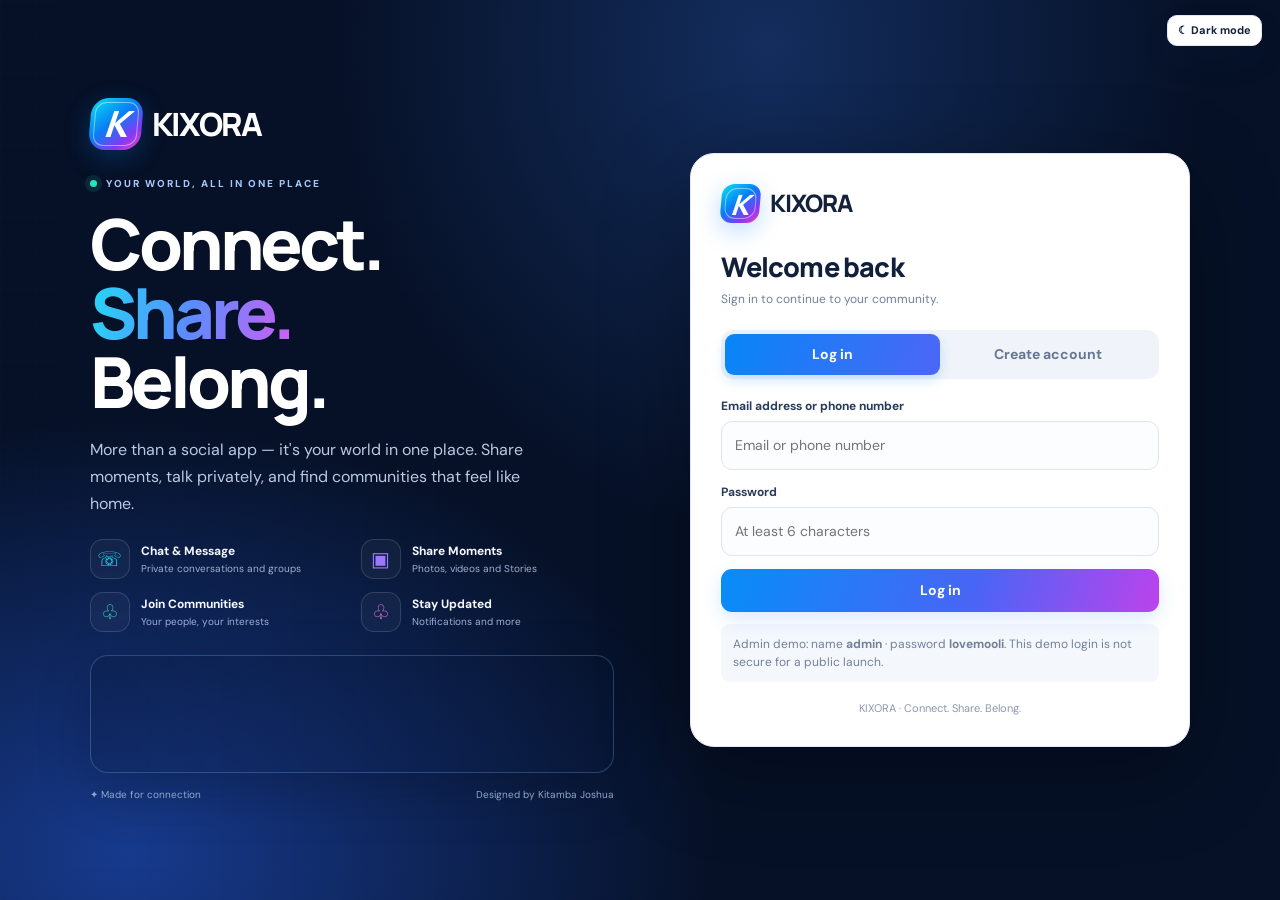
==== index.html @ 8cdecbd8 "Redesign KIXORA to match the approved social and messaging concept" ====
<!doctype html>
<html lang="en"><head><meta charset="utf-8"><meta name="viewport" content="width=device-width,initial-scale=1"><meta name="theme-color" content="#ffffff"><title>KIXORA — Connect. Share. Belong.</title>
<link rel="preconnect" href="https://fonts.googleapis.com"><link rel="preconnect" href="https://fonts.gstatic.com" crossorigin><link href="https://fonts.googleapis.com/css2?family=DM+Sans:wght@400;500;600;700&family=Manrope:wght@500;600;700;800&display=swap" rel="stylesheet">
<style>
:root{color-scheme:light;--bg:#fafafa;--surface:#fff;--text:#262626;--muted:#737373;--line:#dbdbdb;--soft:#f4f4f5;--accent:#635bdb;--accent2:#9a4fd6;--link:#385898;--shadow:0 8px 30px #0000000a}
body.dark{color-scheme:dark;--bg:#101114;--surface:#18191d;--text:#f5f5f5;--muted:#a4a4aa;--line:#34353a;--soft:#24252a;--accent:#b5adff;--accent2:#d28bf0;--link:#9fb7ff;--shadow:0 8px 30px #0003}
*{box-sizing:border-box}body{margin:0;background:var(--bg);color:var(--text);font:14px/1.5 "DM Sans",Arial,sans-serif}button,input,textarea,select{font:inherit}button{cursor:pointer}button:focus-visible,input:focus-visible,textarea:focus-visible,select:focus-visible{outline:2px solid var(--accent);outline-offset:2px}button:disabled{opacity:.45;cursor:not-allowed}a{color:var(--link)}.hidden{display:none!important}.muted{color:var(--muted)}.tiny{font-size:12px}.brand{display:flex;align-items:center;gap:10px;font:800 25px/1 Manrope,Arial;letter-spacing:-1px;color:var(--text)}.logo{width:43px;height:43px;flex:0 0 43px;border-radius:15px;display:grid;place-items:center;background:linear-gradient(140deg,#05d9f2 0%,#1678ff 42%,#9c35f4 72%,#f25bc8 100%);color:white;font:italic 900 31px/1 Manrope,Arial;letter-spacing:-4px;padding-right:4px;box-shadow:0 6px 18px #287dff44;position:relative;transform:skew(-5deg)}.logo:after{content:"";position:absolute;inset:4px;border:1px solid #ffffff75;border-radius:11px}.themebtn{position:fixed;z-index:80;right:18px;top:12px;background:var(--surface);color:var(--text);border:1px solid var(--line);border-radius:999px;padding:4px 8px;font-size:10px;font-weight:700;box-shadow:var(--shadow);min-height:26px;white-space:nowrap}.themebtn:hover{transform:translateY(-1px)}body.app-active .themebtn{display:none}
/* Sign in */
.auth{min-height:100vh;display:grid;grid-template-columns:minmax(320px,1fr) minmax(380px,520px);align-items:center;gap:clamp(28px,7vw,110px);padding:65px clamp(24px,8vw,130px);background:var(--surface)}.authhero{max-width:570px}.authhero .brand{font-size:30px;margin-bottom:45px}.authhero h1{font:800 clamp(43px,5vw,68px)/1.05 Manrope;margin:0 0 22px;letter-spacing:-3px}.gradient-text{background:linear-gradient(110deg,#6758e6,#d15ac2);-webkit-background-clip:text;background-clip:text;color:transparent}.authhero p{font-size:17px;line-height:1.8;color:var(--muted);max-width:470px}.hero-photo{height:190px;border-radius:23px;margin-top:30px;background:linear-gradient(0deg,#2a205c45,#2a205c00),url("https://images.unsplash.com/photo-1529156069898-49953e39b3ac?auto=format&fit=crop&w=1200&q=85") center 42%/cover;box-shadow:var(--shadow)}.authbox{width:100%;padding:30px;border:1px solid var(--line);border-radius:16px;background:var(--surface);box-shadow:var(--shadow)}.authbox h2{font:800 25px Manrope;margin:0 0 5px}.authbox .sub{margin:0 0 22px;color:var(--muted)}.tabs{display:grid;grid-template-columns:1fr 1fr;background:var(--soft);border-radius:10px;padding:4px;margin:18px 0}.tabs button{border:0;background:transparent;color:var(--muted);padding:10px;border-radius:8px;font-weight:700}.tabs button.active{background:var(--surface);color:var(--text);box-shadow:0 1px 5px #0000000c}.field{display:grid;gap:6px;margin:13px 0}.field label{font-size:12px;font-weight:700}.field input,.field textarea,.field select{width:100%;border:1px solid var(--line);border-radius:9px;padding:12px;background:var(--surface);color:var(--text);min-height:43px}.field textarea{min-height:84px;resize:vertical}.btn{border:0;border-radius:9px;padding:11px 15px;font-weight:700;transition:filter .15s,transform .15s}.btn:hover{filter:brightness(1.04)}.primary{background:linear-gradient(110deg,#6858e8,#a94fd2);color:#fff}.secondary{background:var(--soft);color:var(--text);border:1px solid var(--line)}.softbtn{background:#efedff;color:#5546b9}.full{width:100%}.notice{padding:11px 12px;background:var(--soft);border-radius:9px;font-size:12px;color:var(--muted);margin:12px 0}.error{color:#d93662;font-size:12px;margin-top:8px}.authfoot{text-align:center;font-size:11px;color:var(--muted);margin-top:18px}
/* App layout */
.app{min-height:100vh}.sidebar{position:fixed;left:0;top:0;bottom:0;width:244px;padding:25px 13px 15px;background:var(--surface);border-right:1px solid var(--line);display:flex;flex-direction:column;z-index:10}.sidebar .brand{padding:0 10px 30px;font-size:24px}.nav{display:grid;gap:5px}.nav button{display:flex;align-items:center;gap:14px;text-align:left;padding:11px 12px;border:0;border-radius:9px;background:transparent;color:var(--text);font-weight:500;font-size:14px}.nav button:hover,.nav button.active{background:var(--soft);font-weight:700}.nav .ico{width:27px;text-align:center;font-size:23px;line-height:1.1}.nav button.active .ico{color:var(--accent)}.sidebottom{margin-top:auto}.userchip{display:flex;align-items:center;gap:10px;padding:12px 7px;border-top:1px solid var(--line);margin-top:12px;min-width:0}.userchip div{min-width:0}.userchip b,.userchip small{display:block;white-space:nowrap;overflow:hidden;text-overflow:ellipsis}.userchip small{font-size:11px;color:var(--muted)}.avatar{display:inline-grid;place-items:center;flex:0 0 auto;width:42px;height:42px;border-radius:50%;background:linear-gradient(135deg,#f5d0d9,#c5bcff);color:#50458c;font-weight:800;object-fit:cover;overflow:hidden}.avatar.sm{width:32px;height:32px}.avatar.lg{width:88px;height:88px;font-size:23px;border:4px solid var(--surface)}.avatar img{width:100%;height:100%;object-fit:cover}.main{margin-left:244px;min-height:100vh}.topbar{height:66px;position:sticky;top:0;z-index:8;display:flex;align-items:center;gap:14px;padding:0 26px;background:color-mix(in srgb,var(--surface) 94%,transparent);backdrop-filter:blur(16px);border-bottom:1px solid var(--line)}.topbar .brand{display:none}.search{display:flex;align-items:center;gap:8px;background:var(--soft);padding:0 12px;border-radius:9px;width:min(330px,45vw)}.search input{border:0;background:transparent;outline:0;color:var(--text);padding:10px 0;width:100%;min-width:0}.topactions{margin-left:auto;display:flex;align-items:center;gap:9px}.iconbtn{border:0;background:transparent;color:var(--text);font-size:23px;padding:5px}.wrap{max-width:1000px;margin:0 auto;padding:25px 30px 55px}.contentcol{max-width:660px;margin:0 auto}.pagehead{display:flex;align-items:center;justify-content:space-between;gap:12px;margin:0 0 18px}.pagehead h1{font:800 25px Manrope;margin:0}.pagehead p{font-size:13px;color:var(--muted);margin:4px 0 0}.card{background:var(--surface);border:1px solid var(--line);border-radius:12px;overflow:hidden;margin-bottom:16px}.stories{border:0;background:transparent;display:flex;gap:15px;overflow-x:auto;padding:7px 0 18px}.story{flex:0 0 70px;display:grid;justify-items:center;gap:7px;border:0;background:transparent;color:var(--text);font-size:11px;overflow:hidden}.storyring{width:62px;height:62px;padding:3px;border-radius:50%;background:linear-gradient(140deg,#ffb347,#e84992,#7959ee)}.storyring .avatar{width:100%;height:100%;border:3px solid var(--bg)}.storyring.add{display:grid;place-items:center;border:3px solid var(--surface);background:var(--soft);color:var(--accent);font-size:26px}.composer{padding:14px}.compose-row{display:flex;align-items:center;gap:10px}.compose-prompt{flex:1;text-align:left;border:1px solid var(--line);background:var(--soft);border-radius:999px;padding:11px 15px;color:var(--muted)}.compose-tools{display:flex;gap:8px;border-top:1px solid var(--line);margin-top:13px;padding-top:10px}.compose-tools button{flex:1;background:transparent;border:0;color:var(--muted);padding:7px 3px;font-weight:700;font-size:12px}.posthead{display:flex;align-items:center;gap:10px;padding:14px 15px 9px}.postwho{flex:1;min-width:0}.postwho b,.postwho small{display:block}.postwho b{font-size:13px}.postwho small{font-size:11px;color:var(--muted)}.dots{border:0;background:transparent;color:var(--text);font-size:19px}.posttext{padding:4px 15px 13px;white-space:pre-wrap;line-height:1.65}.postimage{display:block;width:100%;max-height:560px;object-fit:cover;background:var(--soft)}.quoteimage{min-height:300px;padding:34px;display:flex;align-items:center;justify-content:center;text-align:center;background-size:cover;background-position:center;color:white;font:800 clamp(23px,3vw,34px)/1.3 Manrope;text-shadow:0 2px 15px #0008}.postcounts{display:flex;justify-content:space-between;color:var(--muted);font-size:12px;padding:10px 15px;border-bottom:1px solid var(--line)}.postactions{display:flex;gap:5px;padding:5px 10px}.postactions button{flex:1;border:0;background:transparent;color:var(--text);padding:8px 2px;border-radius:8px;font-weight:600;font-size:13px}.postactions button:hover{background:var(--soft)}.postactions .liked{color:#e6426c}.commentlist{padding:0 15px 12px}.comment{font-size:12px;margin:8px 0;overflow-wrap:anywhere}.comment b{margin-right:7px}.commentform{display:flex;gap:7px;border-top:1px solid var(--line);padding:10px 15px}.commentform input{flex:1;min-width:0;border:0;background:transparent;color:var(--text);outline:0}.commentform button{border:0;background:transparent;color:var(--accent);font-weight:800}.twocol{display:grid;grid-template-columns:1fr 1fr;gap:13px}.personcard,.groupcard{padding:18px;text-align:center}.personcard .avatar{width:58px;height:58px}.personcard h3,.groupcard h3{font-size:14px;margin:9px 0 4px}.personcard p,.groupcard p{font-size:12px;color:var(--muted);min-height:35px}.rightpanel{position:fixed;left:calc(244px + min(660px, (100vw - 244px)*.64) + 22px);top:95px;width:235px;max-width:calc(100vw - 990px);display:none}.rightbox{padding:15px 0;border-bottom:1px solid var(--line)}.rightbox h3{font-size:13px;margin:0 0 12px}.suggest{display:flex;align-items:center;gap:8px;margin:12px 0}.suggest .avatar{width:34px;height:34px}.suggest .name{flex:1;min-width:0}.suggest .name b,.suggest .name small{display:block;white-space:nowrap;overflow:hidden;text-overflow:ellipsis}.suggest .name b{font-size:11px}.suggest .name small{font-size:10px;color:var(--muted)}.suggest button{border:0;background:transparent;color:var(--accent);font-size:11px;font-weight:800}.profilecover{height:140px;background:linear-gradient(120deg,#6358dcaa,#b45ec5aa),url("https://images.unsplash.com/photo-1529156069898-49953e39b3ac?auto=format&fit=crop&w=1200&q=85") center/cover}.profilebody{padding:0 18px 18px}.profiletop{display:flex;align-items:end;gap:13px;margin-top:-45px;flex-wrap:wrap}.profiletop .who{padding-bottom:5px}.profiletop h2{font:800 22px Manrope;margin:0}.profiletop p{margin:2px 0;color:var(--muted);font-size:12px}.profilebio{margin:13px 0}.statsrow{display:flex;gap:23px;flex-wrap:wrap;padding:13px 0;border-top:1px solid var(--line);margin-top:12px}.statsrow b{font-size:15px}.statsrow span{font-size:12px;color:var(--muted)}.profileactions{display:flex;gap:8px;margin:10px 0}.settingrow{display:flex;align-items:center;justify-content:space-between;gap:12px;padding:15px;border-bottom:1px solid var(--line)}.settingrow:last-child{border:0}.settingrow p{font-size:12px;color:var(--muted);margin:4px 0 0}.chatlayout{display:grid;grid-template-columns:175px 1fr;min-height:430px}.chatlist{border-right:1px solid var(--line);padding:8px}.chatperson{display:flex;align-items:center;gap:8px;width:100%;padding:9px 5px;border:0;background:transparent;color:var(--text);text-align:left;font-size:12px;border-radius:8px}.chatperson.active,.chatperson:hover{background:var(--soft)}.chatperson .avatar{width:32px;height:32px}.chatwindow{display:flex;flex-direction:column;min-width:0}.chatmsgs{display:flex;flex-direction:column;gap:9px;flex:1;padding:15px;min-height:320px}.bubble{max-width:82%;align-self:flex-start;background:var(--soft);padding:9px 12px;border-radius:14px;font-size:12px;white-space:pre-wrap;overflow-wrap:anywhere}.bubble.mine{align-self:flex-end;background:#d9fdd3;color:#202720}.dark .bubble.mine{background:#245c48;color:#effff6}.sendform{display:flex;gap:7px;border-top:1px solid var(--line);padding:10px}.sendform input{flex:1;min-width:0;border:1px solid var(--line);border-radius:999px;padding:10px;background:var(--soft);color:var(--text)}.clipcard{position:relative;min-height:300px;border-radius:12px;overflow:hidden;display:flex;align-items:end;padding:17px;color:#fff;background-size:cover;background-position:center}.clipcard h3{font:800 20px Manrope;margin:0}.clipcard p{margin:5px 0}.modalbg{position:fixed;inset:0;z-index:90;background:#0008;display:grid;place-items:center;padding:16px}.modal{width:min(510px,100%);max-height:90vh;overflow:auto;background:var(--surface);border:1px solid var(--line);border-radius:16px;padding:22px;box-shadow:0 25px 80px #0003}.modalhead{display:flex;align-items:center;justify-content:space-between;margin-bottom:15px}.modalhead h2{font:800 20px Manrope;margin:0}.close{border:0;background:var(--soft);color:var(--text);border-radius:50%;width:32px;height:32px;font-size:20px}.toast{position:fixed;bottom:22px;left:50%;transform:translate(-50%,20px);opacity:0;pointer-events:none;z-index:100;background:#25252b;color:white;padding:11px 16px;border-radius:10px;box-shadow:var(--shadow);transition:.2s}.toast.show{opacity:1;transform:translate(-50%,0)}.bottomnav{display:none}.empty{text-align:center;padding:30px;color:var(--muted)}
@media(min-width:1450px){.rightpanel{display:block}.wrap{margin-left:0;margin-right:0}.contentcol{margin-left:0}}
@media(max-width:1100px){.sidebar{width:220px}.main{margin-left:220px}.rightpanel{display:none}.wrap{padding:23px 24px}.auth{gap:35px;padding:55px 5vw}}
@media(max-width:760px){.auth{display:block;padding:75px 16px 25px}.authhero{display:none}.authbox{max-width:440px;margin:0 auto;padding:23px 18px}.themebtn{top:9px;right:10px}.sidebar{width:70px;padding:18px 7px 12px}.sidebar .brand{padding:0 6px 25px;font-size:0}.sidebar .brand .logo{width:42px}.nav button{justify-content:center;padding:12px 3px}.nav .label{display:none}.nav .ico{font-size:24px}.sidebottom .userchip{justify-content:center;padding:12px 0}.sidebottom .userchip div,.sidebottom>.themebtn2{display:none}.main{margin-left:70px}.topbar{height:58px;padding:0 11px;gap:8px}.topbar .brand{display:flex;font-size:19px;gap:6px}.topbar .brand .logo{width:32px;height:32px;flex-basis:32px;border-radius:11px;font-size:19px}.search{width:auto;flex:1}.search input{font-size:12px}.topactions .newpost{display:none}.wrap{padding:17px 10px 35px}.pagehead h1{font-size:22px}.pagehead{align-items:start}.stories{gap:9px}.story{flex-basis:62px}.storyring{width:55px;height:55px}.postimage{max-height:430px}.postactions button{font-size:12px}.twocol{gap:8px}.personcard,.groupcard{padding:12px 8px}.chatlayout{grid-template-columns:88px 1fr}.chatperson{flex-direction:column;gap:3px;text-align:center;font-size:10px}.chatperson .avatar{width:32px;height:32px}.bottomnav{position:fixed;display:flex;left:70px;right:0;bottom:0;z-index:20;height:57px;background:var(--surface);border-top:1px solid var(--line);justify-content:space-around;align-items:center}.bottomnav button{display:grid;justify-items:center;gap:1px;background:transparent;border:0;color:var(--text);font-size:9px;padding:5px 2px}.bottomnav .ico{font-size:20px}.main{padding-bottom:57px}.profiletop h2{font-size:19px}.avatar.lg{width:75px;height:75px}}
@media(max-width:430px){.sidebar{display:none}.main{margin-left:0}.bottomnav{left:0}.topbar .brand{font-size:0}.topbar .brand .logo{font-size:19px}.topactions{gap:4px}.wrap{padding-left:8px;padding-right:8px}.postactions button{font-size:11px}.pagehead .btn{padding:9px;font-size:12px}.chatlayout{grid-template-columns:70px 1fr}.chatperson{padding:7px 2px}.chatmsgs{padding:10px}.quoteimage{min-height:230px;padding:20px}}

/* KIXORA visual refresh — inspired by the supplied product concept */
:root{--bg:#f3f6fb;--surface:#fff;--text:#14213a;--muted:#687791;--line:#e1e8f2;--soft:#f0f5fc;--accent:#087df5;--accent2:#a83ff0;--shadow:0 14px 36px #163a6510}
body.dark{--bg:#091326;--surface:#101e35;--text:#f3f7ff;--muted:#a8b8d2;--line:#263a59;--soft:#172945;--accent:#29c5f6;--accent2:#a855f7;--shadow:0 14px 36px #0003}
body{background:var(--bg);font-family:'DM Sans',Arial,sans-serif}
.logo{border-radius:14px;background:linear-gradient(140deg,#06e4f2 0%,#087df5 45%,#8738f5 76%,#f044bd 100%);box-shadow:0 7px 24px #087df544;font-style:italic;font-weight:900}
.themebtn{top:15px;right:18px;padding:6px 10px;min-height:29px;font-size:11px;border-radius:10px;z-index:100}
.auth{position:relative;isolation:isolate;min-height:100vh;grid-template-columns:minmax(340px,1.05fr) minmax(380px,500px);gap:clamp(28px,6vw,90px);padding:46px clamp(24px,7vw,110px);background:radial-gradient(ellipse at 10% 95%,#173a8d 0,transparent 36%),radial-gradient(ellipse at 60% 5%,#132d5d 0,transparent 40%),#061127;color:#f7faff}
.auth:before{content:"";position:absolute;inset:0;z-index:-1;opacity:.25;background-image:linear-gradient(#8fb8ff0c 1px,transparent 1px),linear-gradient(90deg,#8fb8ff0c 1px,transparent 1px);background-size:36px 36px;mask-image:linear-gradient(90deg,#000,transparent 78%)}
.authhero{max-width:580px;color:#f7faff}.authhero .brand{color:#fff;font-size:32px;letter-spacing:-1.3px;margin-bottom:26px}.authhero .logo{width:52px;height:52px;flex-basis:52px;font-size:36px;border-radius:17px}.auth-kicker{display:flex;align-items:center;gap:9px;color:#a7c7f7;font-size:10px;font-weight:800;letter-spacing:2px;margin:0 0 18px}.live-dot{width:7px;height:7px;border-radius:50%;background:#24e4c0;box-shadow:0 0 0 5px #24e4c01c}.authhero h1{font:800 clamp(48px,5.5vw,76px)/.98 Manrope;margin:0 0 20px;letter-spacing:-4px;color:#fff}.gradient-text{background:linear-gradient(105deg,#21dcf4 0%,#5b8cff 50%,#d35df2 100%);-webkit-background-clip:text;background-clip:text;color:transparent}.authhero .hero-copy{font-size:16px;line-height:1.7;color:#b9c9e2;max-width:470px;margin:0 0 22px}.feature-list{display:grid;grid-template-columns:1fr 1fr;gap:13px 18px;margin:22px 0 23px}.feature-line{display:flex;align-items:center;gap:11px;min-width:0}.feature-icon{display:grid;place-items:center;width:40px;height:40px;flex:0 0 40px;border:1px solid #ffffff22;border-radius:13px;font-size:20px;background:#ffffff09}.feature-icon.cyan{color:#21ddf4}.feature-icon.violet{color:#9a79ff}.feature-icon.teal{color:#3de0c2}.feature-icon.pink{color:#f47ce2}.feature-line b,.feature-line small{display:block}.feature-line b{font-size:12px;color:#f5f8ff}.feature-line small{font-size:10px;line-height:1.4;color:#9eafd0;margin-top:2px}.hero-photo{height:118px;border:1px solid #8bb5ff44;border-radius:18px;margin-top:20px;background:linear-gradient(90deg,#06112735,#06112705),url("https://images.unsplash.com/photo-1529156069898-49953e39b3ac?auto=format&fit=crop&w=1200&q=85") center 42%/cover;box-shadow:0 18px 55px #0003}.hero-foot{display:flex;justify-content:space-between;gap:12px;margin-top:14px;color:#8fa7cc;font-size:10px}.authbox{padding:30px;border:1px solid #e0e8f5;border-radius:24px;background:#fff;color:#14213a;box-shadow:0 25px 90px #0005}.authbox .brand{color:#14213a;font-size:24px;margin-bottom:25px!important}.authbox .brand .logo{width:39px;height:39px;flex-basis:39px;font-size:28px;border-radius:12px}.authbox h2{font-size:27px;letter-spacing:-.8px;color:#10203a}.authbox .sub{font-size:12px;color:#70809a}.authbox .tabs{background:#f0f4fa;border-radius:12px;padding:4px}.authbox .tabs button{border-radius:9px}.authbox .tabs button.active{background:linear-gradient(105deg,#0786f8,#4c66f6);color:#fff;box-shadow:0 5px 13px #087df533}.authbox .field label{color:#283b59}.authbox .field input{background:#fbfdff;border-color:#dbe5f3;border-radius:11px;padding:13px}.authbox .primary{background:linear-gradient(105deg,#078df8,#4965f6 58%,#bc43ec);box-shadow:0 7px 18px #347cf52b;border-radius:11px}.authbox .notice{background:#f4f7fc;color:#72809a}.authfoot{color:#8a98ad}
.sidebar{background:linear-gradient(180deg,#08152d,#0b1b38);border-right:1px solid #1a3155;color:#eaf2ff;box-shadow:8px 0 30px #0b20400a}.sidebar .brand{color:#fff;padding-bottom:28px}.sidebar .nav button{color:#c2d0e7;border-radius:12px;padding:12px 13px}.sidebar .nav button:hover,.sidebar .nav button.active{background:linear-gradient(100deg,#087df52e,#9747f21c);color:#fff}.sidebar .nav button.active{box-shadow:inset 3px 0 #1ed8f2}.sidebar .nav button.active .ico{color:#35d8f3}.sidebar .nav .ico{font-size:22px}.sidebar .userchip{border-color:#233b60}.sidebar .userchip small{color:#8da5c8}.sidebar .themebtn2{background:#142849;color:#dce9ff;border-color:#29456d;border-radius:10px}.main{background:var(--bg)}.topbar{background:color-mix(in srgb,var(--surface) 93%,transparent);border-color:var(--line);box-shadow:0 3px 16px #17385d05}.search{border:1px solid var(--line);background:var(--soft);border-radius:12px}.topactions .iconbtn{width:38px;height:38px;border:1px solid var(--line);border-radius:12px;background:var(--surface)}.topactions .primary{background:linear-gradient(105deg,#078df8,#4e62f7 65%,#a947ed);border-radius:11px;box-shadow:0 6px 14px #2d7de522}.wrap{max-width:1120px;padding:27px 30px 60px}.contentcol{max-width:700px}.pagehead h1{font-size:28px;letter-spacing:-.8px}.pagehead p{color:var(--muted)}.card{border-color:var(--line);border-radius:18px;box-shadow:0 8px 25px #18395c07}.composer{padding:17px}.compose-prompt{border-color:var(--line);background:var(--soft);border-radius:13px}.compose-tools button{border-radius:10px}.compose-tools button:hover{background:var(--soft)}.storyring{background:linear-gradient(140deg,#18d9e9,#4774ff,#c44af1);padding:3px}.storyring.add{border:1px dashed #b7c8e0;border-radius:50%}.posthead{padding:16px 17px 10px}.postactions{padding:7px 12px}.postactions button{border-radius:10px}.postactions button:hover{background:var(--soft)}.postimage{max-height:620px}.personcard,.groupcard{padding:20px;border-radius:18px}.softbtn{background:linear-gradient(105deg,#e8f5ff,#f0eaff);color:#2457b9}.btn{border-radius:11px}.secondary{border-color:var(--line)}.profilecover{height:175px;background-image:linear-gradient(115deg,#081a42a8,#4b3c94a8),url("https://images.unsplash.com/photo-1529156069898-49953e39b3ac?auto=format&fit=crop&w=1200&q=85")}.profiletop .avatar.lg{box-shadow:0 4px 15px #0a234422}.chatlayout{border-radius:18px}.chatperson{border-radius:11px}.chatperson.active{background:linear-gradient(100deg,#e8f5ff,#f2edff);color:#225bc4}.bubble{border-radius:15px}.bubble.mine{background:linear-gradient(110deg,#d9f7ff,#e5e7ff);color:#19365e}.dark .bubble.mine{background:linear-gradient(110deg,#174d66,#33366b);color:#f3f7ff}.clipcard{border-radius:18px;box-shadow:0 12px 25px #10264a1a}.modal{border-radius:22px}.toast{border-radius:14px;background:#10213d}
body.dark .auth{background:radial-gradient(ellipse at 10% 95%,#173a8d 0,transparent 36%),#061127}body.dark .authbox{background:#fff;color:#14213a}body.dark .authbox h2{color:#10203a}body.dark .authbox .brand{color:#14213a}body.dark .authbox .field label{color:#283b59}body.dark .authbox .field input{background:#fbfdff;color:#14213a}body.dark .authbox .notice{background:#f4f7fc;color:#72809a}
@media(min-width:1450px){.wrap{max-width:1160px}.contentcol{max-width:700px}}
@media(max-width:760px){.auth{padding:68px 16px 25px;background:#061127}.authhero{display:block;max-width:440px;margin:0 auto 24px}.authhero .brand{font-size:25px;margin-bottom:17px}.authhero .logo{width:40px;height:40px;flex-basis:40px;font-size:28px}.authhero h1{font-size:42px;letter-spacing:-2px;margin-bottom:10px}.authhero .hero-copy{font-size:13px;margin-bottom:13px}.feature-list{gap:10px;margin:14px 0}.feature-icon{width:34px;height:34px;flex-basis:34px}.feature-line b{font-size:11px}.feature-line small{font-size:9px}.hero-photo{height:80px;margin-top:12px}.hero-foot{font-size:9px}.authbox{max-width:440px;margin:0 auto;padding:23px 18px;border-radius:20px}.sidebar{background:#08152d}.wrap{padding:20px 12px 65px}.pagehead h1{font-size:24px}.card{border-radius:15px}.feature-list{grid-template-columns:1fr 1fr}}
@media(max-width:430px){.authhero .brand{font-size:22px}.authhero h1{font-size:37px}.feature-list{grid-template-columns:1fr 1fr}.hero-foot{flex-direction:column;gap:3px}.authbox .brand{font-size:22px}.authbox h2{font-size:24px}}
</style></head>
<body>
<button class="themebtn" id="themeBtn" type="button">☾ Dark mode</button>
<section id="auth" class="auth"><div class="authhero"><div class="brand"><span class="logo">K</span><span>KIXORA</span></div><div class="auth-kicker"><span class="live-dot"></span> YOUR WORLD, ALL IN ONE PLACE</div><h1>Connect.<br><span class="gradient-text">Share.</span><br>Belong.</h1><p class="hero-copy">More than a social app — it's your world in one place. Share moments, talk privately, and find communities that feel like home.</p><div class="feature-list"><div class="feature-line"><span class="feature-icon cyan">☏</span><span><b>Chat &amp; Message</b><small>Private conversations and groups</small></span></div><div class="feature-line"><span class="feature-icon violet">▣</span><span><b>Share Moments</b><small>Photos, videos and Stories</small></span></div><div class="feature-line"><span class="feature-icon teal">♧</span><span><b>Join Communities</b><small>Your people, your interests</small></span></div><div class="feature-line"><span class="feature-icon pink">♧</span><span><b>Stay Updated</b><small>Notifications and more</small></span></div></div><div class="hero-photo"></div><div class="hero-foot"><span>✦ Made for connection</span><span>Designed by Kitamba Joshua</span></div></div><div class="authbox"><div class="brand" style="margin-bottom:22px"><span class="logo">K</span>KIXORA</div><h2 id="authTitle">Welcome back</h2><p id="authSub" class="sub">Sign in to continue to your community.</p><div class="tabs"><button id="loginTab" class="active">Log in</button><button id="signupTab">Create account</button></div><form id="authForm"><div id="nameWrap" class="field hidden"><label for="authName">Full name</label><input id="authName" autocomplete="name" placeholder="Your given name and surname"></div><div class="field"><label for="authIdentity">Email address or phone number</label><input id="authIdentity" required autocomplete="username" placeholder="Email or phone number"></div><div class="field"><label for="authPassword">Password</label><input id="authPassword" type="password" required minlength="6" autocomplete="current-password" placeholder="At least 6 characters"></div><div id="verifyWrap" class="field hidden"><label for="verifyCode">Verification code</label><input id="verifyCode" inputmode="numeric" placeholder="Enter demo code"><small id="verifyHint" class="muted tiny">A verification code will be shown for this prototype.</small></div><div id="authError" class="error"></div><button id="authSubmit" class="btn primary full">Log in</button></form><div id="authNote" class="notice">Admin demo: name <b>admin</b> · password <b>lovemooli</b>. This demo login is not secure for a public launch.</div><div class="authfoot">KIXORA · Connect. Share. Belong.</div></div></section>
<section id="app" class="app hidden"><aside class="sidebar"><div class="brand"><span class="logo">K</span>KIXORA</div><nav class="nav" id="nav">
<button data-page="home" class="active"><span class="ico">⌂</span><span class="label">Home Feed</span></button><button data-page="explore"><span class="ico">⌕</span><span class="label">Explore</span></button><button data-page="clips"><span class="ico">▷</span><span class="label">KIXORA Clips</span></button><button data-page="messages"><span class="ico">▤</span><span class="label">Messages</span></button><button data-page="friends"><span class="ico">♧</span><span class="label">Friends</span></button><button data-page="communities"><span class="ico">◎</span><span class="label">Communities</span></button><button data-page="notifications"><span class="ico">♧</span><span class="label">Notifications</span></button><button data-page="profile"><span class="ico">◉</span><span class="label">My Profile</span></button><button data-page="settings"><span class="ico">⚙</span><span class="label">Settings</span></button><button data-page="kai"><span class="ico">✦</span><span class="label">Ask K AI</span></button></nav><div class="sidebottom"><button class="btn secondary full themebtn2" id="themeSide">☾ Dark mode</button><div class="userchip"><span id="sideAvatar" class="avatar">KJ</span><div><b id="sideName">Member</b><small id="sideHandle">@member</small></div></div></div></aside><main class="main"><header class="topbar"><div class="brand"><span class="logo">K</span>KIXORA</div><label class="search"><span>⌕</span><input id="searchInput" placeholder="Search people or posts"></label><div class="topactions"><button class="iconbtn" data-page="notifications" title="Notifications">♡</button><button class="btn primary newpost" id="topPost">＋ Create</button><button class="iconbtn" data-page="profile" title="My profile">◉</button></div></header><div id="page" class="wrap"><div class="contentcol"></div></div></main><aside id="rightPanel" class="rightpanel"><div class="rightbox"><h3>Suggested for you</h3><div id="suggestions"></div><button class="btn secondary full" data-page="explore">See all people</button></div><div class="rightbox"><h3>Trending in KIXORA</h3><p class="muted">#AfricanStories</p><p class="muted">#CreatorCommunity</p><p class="muted">#GoodEnergy</p></div><div class="rightbox tiny muted">Designed by Kitamba Joshua</div></aside><nav class="bottomnav"><button data-page="home"><span class="ico">⌂</span>Home</button><button data-page="explore"><span class="ico">⌕</span>Explore</button><button data-action="compose"><span class="ico">＋</span>Create</button><button data-page="messages"><span class="ico">▤</span>Messages</button><button data-page="profile"><span class="ico">◉</span>Profile</button></nav></section>
<div id="modalHost"></div><div id="toast" class="toast"></div>
<script>
const $=s=>document.querySelector(s),$$=s=>[...document.querySelectorAll(s)];
const boys=[['Daniel','Mooli'],['Brian','Bukeni'],['Joshua','Kibukuna'],['Isaac','Mooli'],['Samuel','Bukeni'],['David','Kibukuna'],['Mark','Mooli'],['Andrew','Bukeni'],['Peter','Kibukuna'],['Michael','Mooli']];
const girls=[['Amina','Natunga'],['Sarah','Kwaka'],['Kezia','Kakayi'],['Ruth','Mutonyi'],['Hannah','Nahumitsa'],['Esinasi','Esinasi'],['Naomi','Mukite'],['Mariam','Natunga'],['Grace','Kwaka'],['Lydia','Kakayi']];
const boyPortraits=['photo-1504593811423-6dd665756598','photo-1500648767791-00dcc994a43e','photo-1507003211169-0a1dd7228f2d','photo-1507591064344-4c6ce005b128','photo-1504593811423-6dd665756598','photo-1500648767791-00dcc994a43e','photo-1507003211169-0a1dd7228f2d','photo-1507591064344-4c6ce005b128','photo-1504593811423-6dd665756598','photo-1506794778202-cad84cf45f1d'];
const girlPortraits=['photo-1531123897727-8f129e1688ce','photo-1524250502761-1ac6f2e30d43','photo-1517841905240-472988babdf9','photo-1531123897727-8f129e1688ce','photo-1544005313-94ddf0286df2','photo-1524250502761-1ac6f2e30d43','photo-1524504388940-b1c1722653e1','photo-1531123897727-8f129e1688ce','photo-1517841905240-472988babdf9','photo-1524250502761-1ac6f2e30d43'];
const img=id=>'https://images.unsplash.com/'+id+'?auto=format&fit=crop&w=1200&q=85';
const samplePeople=[...boys.map((n,i)=>({id:'b'+i,name:n.join(' '),gender:'Boy',bio:['Football fan ⚽','Learning, building and dreaming big.','Good energy, good people.'][i%3],handle:'@'+n[0].toLowerCase()+n[1].toLowerCase(),photo:img(boyPortraits[i%boyPortraits.length])})),...girls.map((n,i)=>({id:'g'+i,name:n.join(' '),gender:'Girl',bio:['Stories, smiles and small joys. ✨','African stories and creative ideas.','Kind heart, brave dreams.'][i%3],handle:'@'+n[0].toLowerCase()+n[1].toLowerCase(),photo:img(girlPortraits[i%girlPortraits.length])}))];
let user=null,authMode='login',signupStage='details',pendingSignup=null,verificationCode='',page='home',friendTab='requests',chatId='b0',posts=[],likes=[],saved=[],friends=[],requests=[],sent=[],messages={},joined=[],stories=[],profile={},nextPostId=100,query='';
function esc(v){return String(v??'').replace(/[&<>"']/g,c=>({'&':'&amp;','<':'&lt;','>':'&gt;','"':'&quot;',"'":'&#39;'}[c]))}
function avatar(p,extra=''){if(!p)return '<span class="avatar '+extra+'">K</span>';let fallback=esc((p.name||'K').split(/\s+/).slice(0,2).map(x=>x[0]).join('').toUpperCase());return '<span class="avatar '+extra+'">'+(p.photo?'<img src="'+esc(p.photo)+'" alt="'+esc(p.name)+'" onerror="this.parentElement.textContent=\''+fallback+'\'">':fallback)+'</span>'}
function defaultPosts(){return [
{id:1,person:'g0',text:'A gentle reminder: your journey does not have to look like anyone else’s. Keep growing at your own pace. 🌱',photo:img('photo-1470770841072-f978cf4d019e'),likes:248,comments:[['Amina NATUNGA','Needed this reminder today 💜'],['Daniel MOOLI','Beautiful words.']]},
{id:2,person:'b1',text:'A little fresh air, a beautiful view and a quiet moment. Sometimes that is enough to reset your mind. 🌿',photo:img('photo-1472396961693-142e6e269027'),likes:96,comments:[['Joshua KIBUKUNA','This view is amazing!']]},
{id:3,person:'g2',text:'Keep showing up for the life you are building. Small steps count too. ✨',photo:img('photo-1490750967868-88aa4486c946'),quote:'“Grow through what you go through.”',likes:387,comments:[['Ruth MUTONYI','Saving this quote ❤️']]},
{id:4,person:'b2',text:'A few moments from today. What is one good thing that happened to you this week?',photo:img('photo-1500530855697-b586d89ba3ee'),likes:64,comments:[]},
{id:5,person:'g4',text:'Choose people who celebrate your growth, respect your peace and remind you of your worth. 💜',photo:img('photo-1511988617509-a57c8a288659'),quote:'“Protect your peace. Keep your heart kind.”',likes:512,comments:[['Naomi MUKITE','Always!']]},
].map(p=>({...p,created:'2h'}))}
function load(){try{const s=JSON.parse(localStorage.getItem('kixora-professional-v3'));if(s){user=s.user||null;posts=s.posts||defaultPosts();likes=s.likes||[];saved=s.saved||[];friends=s.friends||[];requests=s.requests||[];sent=s.sent||[];messages=s.messages||{};joined=s.joined||[];stories=s.stories||[];profile=s.profile||{}}else posts=defaultPosts()}catch{posts=defaultPosts()}if(!posts.length)posts=defaultPosts()}
function persist(){try{const old=JSON.parse(localStorage.getItem('kixora-professional-v3')||'{}');localStorage.setItem('kixora-professional-v3',JSON.stringify({...old,user,posts,likes,saved,friends,requests,sent,messages,joined,stories,profile}))}catch{}}
function toast(s){const e=$('#toast');e.textContent=s;e.classList.add('show');setTimeout(()=>e.classList.remove('show'),2600)}
function setTheme(dark){document.body.classList.toggle('dark',dark);const label=dark?'☀ Light mode':'☾ Dark mode';$('#themeBtn').textContent=label;$('#themeSide').textContent=label;localStorage.setItem('kixora-theme',dark?'dark':'light')}
function toggleTheme(){setTheme(!document.body.classList.contains('dark'))}
$('#themeBtn').onclick=toggleTheme;$('#themeSide').onclick=toggleTheme;
function setAuthMode(m){authMode=m;signupStage='details';$('#loginTab').classList.toggle('active',m==='login');$('#signupTab').classList.toggle('active',m==='signup');$('#authTitle').textContent=m==='login'?'Welcome back':'Join KIXORA';$('#authSub').textContent=m==='login'?'Sign in to continue to your community.':'Create an account, verify your contact, then finish your profile.';$('#nameWrap').classList.toggle('hidden',m!=='signup');$('#verifyWrap').classList.add('hidden');$('#authNote').classList.toggle('hidden',m==='signup');$('#authSubmit').textContent=m==='login'?'Log in':'Continue';$('#authError').textContent='';$('#authPassword').autocomplete=m==='login'?'current-password':'new-password'}
$('#loginTab').onclick=()=>setAuthMode('login');$('#signupTab').onclick=()=>setAuthMode('signup');
function showError(t){$('#authError').textContent=t}
$('#authForm').addEventListener('submit',e=>{e.preventDefault();const identity=$('#authIdentity').value.trim(),password=$('#authPassword').value,name=$('#authName').value.trim();showError('');
if(authMode==='login'){if(identity.toLowerCase()==='admin'&&password==='lovemooli'){user={id:'admin',name:'admin',handle:'@admin',email:'',phone:'',role:'admin',photo:'',bio:'KIXORA administrator',verified:true};profile={bio:'KIXORA administrator',location:'Uganda',website:'',gender:'',birthday:'',photo:''};enterApp();return}
let saved;try{saved=JSON.parse(localStorage.getItem('kixora-professional-v3'))}catch{};let existing=saved?.registered?.find(a=>(a.email||a.phone||'').toLowerCase()===identity.toLowerCase()&&a.password===password);if(!existing){showError('Account not found on this browser. Create an account first, or use the admin demo login.');return}user=existing.user;profile=existing.profile||{};enterApp();return}
if(signupStage==='details'){if(!name){showError('Please enter your full name.');return}if(password.length<6){showError('Use a password with at least 6 characters.');return}const isEmail=/^[^\s@]+@[^\s@]+\.[^\s@]+$/.test(identity),isPhone=/^\+?[\d\s()-]{8,}$/.test(identity);if(!isEmail&&!isPhone){showError('Enter a valid email address or phone number.');return}pendingSignup={name,identity,password,isEmail};verificationCode=String(Math.floor(100000+Math.random()*900000));signupStage='verify';$('#verifyWrap').classList.remove('hidden');$('#verifyCode').required=true;$('#verifyHint').innerHTML='Prototype only: your demo verification code is <b>'+verificationCode+'</b>. Real email/SMS delivery requires a secure service.';$('#authSubmit').textContent='Verify contact';$('#authSub').textContent='Enter the demo code to continue. Your account is not created until verification.';toast('Demo verification code created.');return}
if(signupStage==='verify'){if($('#verifyCode').value.trim()!==verificationCode){showError('That code does not match. Check the demo code shown above.');return}const id=pendingSignup.isEmail?'email':'phone';user={id:'u'+Date.now(),name:pendingSignup.name,handle:'@'+pendingSignup.name.toLowerCase().replace(/[^a-z0-9]+/g,'.'),email:pendingSignup.isEmail?pendingSignup.identity:'',phone:pendingSignup.isEmail?'':pendingSignup.identity,role:'member',photo:'',bio:'',verified:true};profile={bio:'',location:'',website:'',gender:'',birthday:'',photo:'',pronouns:''};const state=readState();state.registered=state.registered||[];state.registered.push({user,password:pendingSignup.password,profile});writeState(state);$('#auth').classList.add('hidden');$('#app').classList.remove('hidden');showProfileSetup();return}
});
function readState(){try{return JSON.parse(localStorage.getItem('kixora-professional-v3'))||{}}catch{return {}}}function writeState(s){try{localStorage.setItem('kixora-professional-v3',JSON.stringify(s))}catch{}}
function enterApp(){const s=readState();if(user.role!=='admin'){const a=s.registered?.find(a=>a.user.id===user.id);if(a)profile=a.profile||profile}document.body.classList.add('app-active');$('#auth').classList.add('hidden');$('#app').classList.remove('hidden');persist();render();toast('Welcome to KIXORA, '+user.name+'!')}
function showProfileSetup(){modal('Finish setting up your profile','<p class="muted">Before entering KIXORA, add a few details so people can recognise you. You can edit them later.</p><form id="setupForm"><div class="field"><label>Profile photo URL (optional)</label><input name="photo" placeholder="Paste a direct image URL"></div><div class="field"><label>Bio</label><textarea name="bio" maxlength="160" placeholder="Tell people a little about yourself…"></textarea></div><div class="field"><label>Location</label><input name="location" placeholder="e.g. Mbale, Uganda"></div><div class="field"><label>Website</label><input name="website" placeholder="https://…"></div><div class="field"><label>Birthday (optional)</label><input name="birthday" type="date"></div><div class="field"><label>Pronouns (optional)</label><input name="pronouns" placeholder="e.g. she/her"></div><button class="btn primary full">Save profile & enter KIXORA</button></form>',fd=>{profile={photo:fd.get('photo').trim(),bio:fd.get('bio').trim(),location:fd.get('location').trim(),website:fd.get('website').trim(),birthday:fd.get('birthday'),pronouns:fd.get('pronouns').trim()};user.photo=profile.photo;user.bio=profile.bio;const s=readState();let a=s.registered?.find(a=>a.user.id===user.id);if(a){a.user=user;a.profile=profile;writeState(s)}persist();closeModal();enterApp()})}
function person(id){if(id==='me')return {id:'me',name:user?.name||'You',handle:user?.handle||'@you',photo:profile.photo||user?.photo||'',bio:profile.bio||'',role:user?.role};return samplePeople.find(p=>p.id===id)||{id,name:'KIXORA member',handle:'@member',bio:'KIXORA community member'}}
function pageHead(title,sub,action=''){return '<div class="pagehead"><div><h1>'+title+'</h1><p>'+sub+'</p></div>'+action+'</div>'}
function renderAvatar(p,cls=''){return avatar(p,cls)}
function postHTML(p){const who=person(p.person),comments=p.comments||[],liked=likes.includes(p.id),isSaved=saved.includes(p.id);return '<article class="card"><div class="posthead">'+renderAvatar(who)+'<div class="postwho"><b>'+esc(who.name)+'</b><small>'+esc(who.handle||'@member')+' · '+esc(p.created||'just now')+'</small></div><button class="dots" data-action="postmenu" data-id="'+p.id+'" aria-label="Post options">···</button></div><div class="posttext">'+esc(p.text)+'</div>'+(p.quote?'<div class="quoteimage" style="background-image:linear-gradient(0deg,#20163888,#20163822),url(&quot;'+esc(p.photo||img('photo-1490750967868-88aa4486c946'))+'&quot;)">“'+esc(p.quote)+'”</div>':p.photo?'<img class="postimage" loading="lazy" src="'+esc(p.photo)+'" alt="Photo shared by '+esc(who.name)+'">':'')+'<div class="postcounts"><span>♥ '+(p.likes+(liked?1:0))+' likes</span><span>'+comments.length+' comments</span></div><div class="postactions"><button class="'+(liked?'liked':'')+'" data-action="like" data-id="'+p.id+'">'+(liked?'♥':'♡')+' Like</button><button data-action="focuscomment" data-id="'+p.id+'">◯ Comment</button><button data-action="share" data-id="'+p.id+'">↗ Share</button><button data-action="save" data-id="'+p.id+'">'+(isSaved?'▣ Saved':'▢ Save')+'</button></div><div class="commentlist">'+comments.map(c=>'<div class="comment"><b>'+esc(c[0])+'</b>'+esc(c[1])+'</div>').join('')+'</div><form class="commentform" data-post="'+p.id+'"><input name="comment" placeholder="Add a comment…" required aria-label="Write a comment"><button>Post</button></form></article>'}
function storiesHTML(){return '<section class="stories"><button class="story" data-action="addstory"><span class="storyring add">＋</span><span>Add Story</span></button>'+samplePeople.slice(0,8).map(p=>'<button class="story" data-action="viewstory" data-id="'+p.id+'"><span class="storyring">'+avatar(p)+'</span><span>'+esc(p.name.split(' ')[0])+'</span></button>').join('')+stories.map(s=>'<button class="story" data-action="viewownstory" data-id="'+s.id+'"><span class="storyring">'+avatar(person('me'))+'</span><span>Your story</span></button>').join('')+'</section>'}
function homePage(){let list=posts.filter(p=>(p.text+' '+person(p.person).name).toLowerCase().includes(query));return '<div class="contentcol">'+pageHead('Home Feed','Your friends, their moments, and things worth sharing.','<button class="btn primary" data-action="compose">＋ Create post</button>')+storiesHTML()+'<section class="card composer"><div class="compose-row">'+avatar(person('me'))+'<button class="compose-prompt" data-action="compose">What would you like to share, '+esc(user.name.split(' ')[0])+'?</button></div><div class="compose-tools"><button data-action="compose">▧ Photo / post</button><button data-action="quote">✦ Quote with image</button><button data-action="addstory">◉ Add Story</button></div></section>'+list.map(postHTML).join('')+'</div>'}
function peopleGrid(list){return '<div class="twocol">'+list.map(p=>'<article class="card personcard">'+avatar(p)+'<h3>'+esc(p.name)+'</h3><p>'+esc(p.bio)+'</p><button class="btn '+(friends.includes(p.id)?'secondary':'softbtn')+' full" data-action="'+(friends.includes(p.id)?'unfriend':requests.includes(p.id)?'accept':sent.includes(p.id)?'cancelrequest':'connect')+'" data-id="'+p.id+'">'+(friends.includes(p.id)?'Friends ✓':requests.includes(p.id)?'Accept request':sent.includes(p.id)?'Request sent':'＋ Add friend')+'</button></article>').join('')+'</div>'}
function explorePage(){let list=samplePeople.filter(p=>(p.name+' '+p.bio).toLowerCase().includes(query));return '<div class="contentcol">'+pageHead('Explore','Find people and discover your next inspiration.')+'<section class="card composer"><div class="compose-row">⌕ <input id="exploreSearch" class="compose-prompt" value="'+esc(query)+'" placeholder="Search names and bios" style="border-radius:9px"></div></section>'+peopleGrid(list)+'</div>'}
function friendsPage(){let list=friendTab==='requests'?samplePeople.filter(p=>requests.includes(p.id)):friendTab==='friends'?samplePeople.filter(p=>friends.includes(p.id)):samplePeople.filter(p=>!friends.includes(p.id));return '<div class="contentcol">'+pageHead('Friends','Build your circle, one connection at a time.')+'<div class="tabs"><button data-action="friendtab" data-id="requests" class="'+(friendTab==='requests'?'active':'')+'">Requests ('+requests.length+')</button><button data-action="friendtab" data-id="friends" class="'+(friendTab==='friends'?'active':'')+'">My friends ('+friends.length+')</button><button data-action="friendtab" data-id="discover" class="'+(friendTab==='discover'?'active':'')+'">Discover</button></div>'+peopleGrid(list)+'</div>'}
function communitiesPage(){const groups=[['📚','African Storytellers','Writers and readers sharing stories from across Africa.'],['🎨','Creators Circle','Artists, designers and photographers.'],['🎓','Campus Connect','Students exchanging ideas and encouragement.'],['🌻','Good Vibes Daily','Motivation, everyday wins and positive conversations.'],['⚽','Football Lounge','Match days, teams and friendly debates.'],['💻','Digital Builders','Designers, developers and curious minds.']];return '<div class="contentcol">'+pageHead('Communities','Find your people around shared interests.','<button class="btn primary" data-action="newgroup">＋ Create group</button>')+'<div class="twocol">'+groups.map((g,i)=>'<article class="card groupcard"><div style="font-size:30px">'+g[0]+'</div><h3>'+g[1]+'</h3><p>'+g[2]+'</p><button class="btn '+(joined.includes(i)?'secondary':'softbtn')+' full" data-action="join" data-id="'+i+'">'+(joined.includes(i)?'Joined ✓':'Join community')+'</button></article>').join('')+'</div></div>'}
function clipsPage(){return '<div class="contentcol">'+pageHead('KIXORA Clips','Short videos and creative moments.','<button class="btn primary" data-action="newclip">＋ Create clip</button>')+'<div class="twocol">'+[['A little motivation','Keep moving forward.','photo-1500530855697-b586d89ba3ee'],['Creative moments','Make something today.','photo-1492684223066-81342ee5ff30'],['Life in colour','Notice the beauty around you.','photo-1490750967868-88aa4486c946'],['Community first','Good people make good memories.','photo-1529156069898-49953e39b3ac']].map(c=>'<article class="clipcard" style="background-image:linear-gradient(0deg,#171324cc,transparent 80%),url('+img(c[2])+')"><div><h3>▶ '+c[0]+'</h3><p>'+c[1]+'</p><button class="btn secondary" data-action="cliplike">♡ Like</button></div></article>').join('')+'</div><p class="muted tiny">Photo-backed clip previews for now. Real video upload needs secure media storage.</p></div>'}
function messagesPage(){let ids=[...new Set([...friends,...samplePeople.slice(0,8).map(p=>p.id)])];if(!ids.includes(chatId))chatId=ids[0]||'b0';const who=person(chatId),msgs=messages[chatId]||[['them','Hello! Welcome to KIXORA 👋'],['them','How is your day going?']];return '<div class="contentcol">'+pageHead('Messages','Private conversations with your people.')+'<section class="card chatlayout"><div class="chatlist">'+ids.map(id=>'<button class="chatperson '+(chatId===id?'active':'')+'" data-action="openchat" data-id="'+id+'">'+avatar(person(id),'sm')+'<span>'+esc(person(id).name.split(' ')[0])+'</span></button>').join('')+'<button class="chatperson" data-action="newmessage">＋ New chat</button></div><div class="chatwindow"><div class="posthead">'+avatar(who,'sm')+'<div class="postwho"><b>'+esc(who.name)+'</b><small>Member</small></div></div><div class="chatmsgs">'+msgs.map(m=>'<div class="bubble '+(m[0]==='me'?'mine':'')+'">'+esc(m[1])+'</div>').join('')+'</div><form class="sendform" id="sendForm"><input name="message" required placeholder="Message…"><button class="btn primary">➤</button></form></div></section><p class="tiny muted">Demo messages are stored only in this browser. Live cross-device messaging needs a backend.</p></div>'}
function profilePage(){const me=person('me'),mine=posts.filter(p=>p.person==='me');return '<div class="contentcol">'+pageHead('My Profile','Your profile, your story.','<button class="btn secondary" data-action="editprofile">✎ Edit profile</button>')+'<section class="card"><div class="profilecover"></div><div class="profilebody"><div class="profiletop">'+avatar(me,'lg')+'<div class="who"><h2>'+esc(user.name)+'</h2><p>'+esc(user.handle)+(user.role==='admin'?' · Admin':'')+'</p></div></div><div class="profilebio">'+esc(profile.bio||'Add a bio to tell people about yourself.')+'</div>'+(profile.location?'<div class="tiny muted">⌖ '+esc(profile.location)+'</div>':'')+(profile.website?'<div class="tiny"><a href="'+esc(profile.website)+'" target="_blank" rel="noopener">'+esc(profile.website)+'</a></div>':'')+(profile.pronouns?'<div class="tiny muted">'+esc(profile.pronouns)+'</div>':'')+'<div class="statsrow"><div><b>'+mine.length+'</b> <span>posts</span></div><div><b>'+friends.length+'</b> <span>friends</span></div><div><b>'+sent.length+'</b> <span>following</span></div></div><div class="profileactions"><button class="btn secondary" data-action="editprofile">Edit profile</button><button class="btn secondary" data-action="addstory">＋ Add Story</button></div></div></section>'+storiesHTML()+mine.map(postHTML).join('')+'</div>'}
function notificationsPage(){return '<div class="contentcol">'+pageHead('Notifications','Friend requests and recent activity.')+'<section class="card">'+(requests.length?requests.map(id=>'<div class="settingrow">'+avatar(person(id))+'<div style="flex:1"><b>'+esc(person(id).name)+'</b><p>Sent you a friend request.</p></div><button class="btn primary" data-action="accept" data-id="'+id+'">Accept</button></div>').join(''):'<div class="empty">You’re all caught up. New activity will appear here.</div>')+'</section></div>'}
function settingsPage(){return '<div class="contentcol">'+pageHead('Settings','Manage your account and app appearance.')+'<section class="card">'+[['Appearance','Switch between light and dark mode.','theme'],['Edit profile','Update your bio, photo, location and website.','editprofile'],['Account','Name: '+user.name+' · '+(user.email||user.phone||'admin account'),'account'],['Privacy & security','Demo data stays in this browser.','privacy'],['Log out','Return to the welcome screen.','logout']].map(s=>'<div class="settingrow"><div><b>'+s[0]+'</b><p>'+esc(s[1])+'</p></div><button class="btn secondary" data-action="'+s[2]+'">'+(s[2]==='logout'?'Log out':s[2]==='theme'?'Switch':s[2]==='privacy'?'Details':s[2]==='account'?'View':'Edit')+'</button></div>').join('')+'</section><div class="notice">Prototype note: real secure login, email/SMS delivery, shared messages and public user accounts require a backend. The admin demo password is visible in the front-end code and must be replaced before public launch.</div></div>'}
function kaiPage(){return '<div class="contentcol">'+pageHead('Ask K AI','A demo helper for ideas and using KIXORA.')+'<section class="card"><div class="posthead">'+avatar({name:'K AI',photo:''})+'<div class="postwho"><b>K AI</b><small>Demo assistant</small></div></div><div id="kaiLog" class="chatmsgs"><div class="bubble">Hi '+esc(user.name.split(' ')[0])+'! I can help with profile bios, post ideas, quotes and how to use KIXORA.</div></div><form class="sendform" id="kaiForm"><input name="question" required placeholder="Ask K AI…"><button class="btn primary">Ask</button></form></section><p class="tiny muted">K AI is a scripted demo, not connected to a live AI model.</p></div>'}
function renderSuggestions(){$('#suggestions').innerHTML=samplePeople.filter(p=>!friends.includes(p.id)&&!sent.includes(p.id)).slice(0,5).map(p=>'<div class="suggest">'+avatar(p,'sm')+'<div class="name"><b>'+esc(p.name)+'</b><small>'+esc(p.handle)+'</small></div><button data-action="connect" data-id="'+p.id+'">Follow</button></div>').join('')}
function render(){const f={home:homePage,explore:explorePage,clips:clipsPage,messages:messagesPage,friends:friendsPage,communities:communitiesPage,notifications:notificationsPage,profile:profilePage,settings:settingsPage,kai:kaiPage};$('#page').innerHTML=(f[page]||homePage)();$$('[data-page]').forEach(b=>b.classList.toggle('active',b.dataset.page===page));$('#sideAvatar').innerHTML=profile.photo?'<img src="'+esc(profile.photo)+'" alt="">':esc((user.name||'K').split(/\s+/).slice(0,2).map(x=>x[0]).join('').toUpperCase());$('#sideName').textContent=user.name;$('#sideHandle').textContent=user.handle||'@member';renderSuggestions();const ex=$('#exploreSearch');if(ex){ex.oninput=()=>{query=ex.value;render()}}}
function go(p){page=p;render();window.scrollTo({top:0,behavior:'smooth'})}
function modal(title,body,submit){$('#modalHost').innerHTML='<div class="modalbg"><section class="modal"><div class="modalhead"><h2>'+title+'</h2><button class="close" data-action="closemodal">×</button></div>'+body+'</section></div>';const form=$('#modalHost form');if(form&&submit)form.onsubmit=e=>{e.preventDefault();submit(new FormData(form))}}
function closeModal(){$('#modalHost').innerHTML=''}
function compose(quote=false){modal(quote?'Create a quote post':'Create a post','<form><div class="field"><label>What would you like to share?</label><textarea name="text" required placeholder="Write a caption…"></textarea></div><div class="field"><label>Photo URL</label><input name="photo" placeholder="Paste an image URL (optional)"></div>'+(quote?'<div class="field"><label>Quote text</label><textarea name="quote" required placeholder="A quote that inspires you…"></textarea></div>':'')+'<div class="notice">Tip: use a direct image URL for a clear photo. Uploaded files need a backend.</div><button class="btn primary full">Share post</button></form>',fd=>{let ph=fd.get('photo').trim();posts.unshift({id:nextPostId++,person:'me',text:fd.get('text').trim(),photo:ph||img('photo-1490750967868-88aa4486c946'),quote:fd.get('quote')||'',likes:0,comments:[],created:'just now'});persist();closeModal();go('home');toast('Your post is on your feed.')})}
function editProfile(){modal('Edit profile','<form><div class="field"><label>Full name</label><input name="name" required value="'+esc(user.name)+'"></div><div class="field"><label>Profile photo URL</label><input name="photo" value="'+esc(profile.photo||'')+'" placeholder="Paste direct image URL"></div><div class="field"><label>Bio</label><textarea name="bio" maxlength="160" placeholder="Tell people about yourself">'+esc(profile.bio||'')+'</textarea></div><div class="field"><label>Location</label><input name="location" value="'+esc(profile.location||'')+'" placeholder="Mbale, Uganda"></div><div class="field"><label>Website</label><input name="website" value="'+esc(profile.website||'')+'" placeholder="https://…"></div><div class="field"><label>Birthday</label><input type="date" name="birthday" value="'+esc(profile.birthday||'')+'"></div><div class="field"><label>Pronouns</label><input name="pronouns" value="'+esc(profile.pronouns||'')+'" placeholder="Optional"></div><button class="btn primary full">Save profile</button></form>',fd=>{user.name=fd.get('name').trim()||user.name;user.handle='@'+user.name.toLowerCase().replace(/[^a-z0-9]+/g,'.');profile={...profile,photo:fd.get('photo').trim(),bio:fd.get('bio').trim(),location:fd.get('location').trim(),website:fd.get('website').trim(),birthday:fd.get('birthday'),pronouns:fd.get('pronouns').trim()};user.photo=profile.photo;const s=readState();if(s.registered){const a=s.registered.find(a=>a.user.id===user.id);if(a){a.user=user;a.profile=profile;writeState(s)}}persist();closeModal();render();toast('Profile updated.')})}
function addStory(){modal('Add a Story','<form><div class="field"><label>Story caption</label><textarea name="text" required placeholder="What are you sharing today?"></textarea></div><div class="field"><label>Photo URL (optional)</label><input name="photo" placeholder="Paste direct image URL"></div><button class="btn primary full">Share Story</button></form>',fd=>{stories.unshift({id:Date.now(),text:fd.get('text'),photo:fd.get('photo')});persist();closeModal();render();toast('Story added to your profile preview.')})}
function logOut(){user=null;profile={};document.body.classList.remove('app-active');$('#app').classList.add('hidden');$('#auth').classList.remove('hidden');setAuthMode('login');$('#authIdentity').value='';$('#authPassword').value='';toast('You have logged out.')}
document.addEventListener('click',e=>{const b=e.target.closest('[data-page],[data-action]');if(!b)return;if(b.dataset.page){go(b.dataset.page);return}const a=b.dataset.action,id=b.dataset.id;
if(a==='compose')compose();if(a==='quote')compose(true);if(a==='addstory')addStory();if(a==='viewstory'){const p=person(id);modal(esc(p.name)+' · Story','<div class="quoteimage" style="background-image:linear-gradient(#0002,#0008),url('+esc(p.photo)+')">'+esc(p.bio)+'</div><p class="muted tiny">Sample story preview</p>')}if(a==='viewownstory'){const s=stories.find(s=>String(s.id)===String(id));if(s)modal('Your Story','<p>'+esc(s.text)+'</p>'+(s.photo?'<img class="postimage" src="'+esc(s.photo)+'">':''))}
if(a==='like'){const n=+id;likes=likes.includes(n)?likes.filter(x=>x!==n):[...likes,n];persist();render()}
if(a==='save'){const n=+id;saved=saved.includes(n)?saved.filter(x=>x!==n):[...saved,n];persist();render();toast(saved.includes(n)?'Post saved.':'Post removed from saved.')}
if(a==='focuscomment'){const f=[...document.querySelectorAll('.commentform')].find(x=>x.dataset.post===id);f?.querySelector('input')?.focus()}
if(a==='share'){const p=posts.find(p=>p.id===+id);if(navigator.share){navigator.share({title:'KIXORA post',text:p?.text||'A post on KIXORA'}).catch(()=>{})}else{toast('Share this post by copying its text or showing it to a friend.')} }
if(a==='connect'){if(!sent.includes(id)&&!friends.includes(id)){sent.push(id);persist();render();toast('Connection request sent. They must accept before becoming friends.')}}
if(a==='accept'){requests=requests.filter(x=>x!==id);if(!friends.includes(id))friends.push(id);sent=sent.filter(x=>x!==id);persist();render();toast('Friend request accepted.')}
if(a==='cancelrequest'){sent=sent.filter(x=>x!==id);persist();render()}
if(a==='unfriend'){friends=friends.filter(x=>x!==id);persist();render()}
if(a==='friendtab'){friendTab=id;render()}
if(a==='join'){const n=+id;joined=joined.includes(n)?joined.filter(x=>x!==n):[...joined,n];persist();render();toast(joined.includes(n)?'You joined this community.':'You left this community.')}
if(a==='newgroup')modal('Create a community','<form><div class="field"><label>Community name</label><input name="name" required></div><div class="field"><label>Description</label><textarea name="desc"></textarea></div><button class="btn primary full">Create community</button></form>',fd=>{modal('Community created','<p><b>'+esc(fd.get('name'))+'</b> has been added to your local preview. Shared communities need a backend.</p><button class="btn primary full" data-action="closemodal">Done</button>');});
if(a==='newclip')modal('Create a KIXORA Clip','<p class="muted">This preview shows short-video cards. Uploading and playing real videos requires media hosting and a backend.</p><button class="btn primary full" data-action="closemodal">Understood</button>');
if(a==='cliplike')toast('Clip liked in this preview.');
if(a==='openchat'){chatId=id;render()}
if(a==='newmessage')modal('Start a conversation','<form><div class="field"><label>Choose a person</label><select name="person">'+samplePeople.map(p=>'<option value="'+p.id+'">'+esc(p.name)+'</option>').join('')+'</select></div><button class="btn primary full">Open chat</button></form>',fd=>{chatId=fd.get('person');closeModal();go('messages')});
if(a==='editprofile')editProfile();
if(a==='theme')toggleTheme();
if(a==='account')modal('Account details','<p><b>Name:</b> '+esc(user.name)+'</p><p><b>Email:</b> '+esc(user.email||'Not provided')+'</p><p><b>Phone:</b> '+esc(user.phone||'Not provided')+'</p><p><b>Contact verified in demo:</b> '+(user.verified?'Yes':'No')+'</p><button class="btn primary full" data-action="closemodal">Close</button>');
if(a==='privacy')modal('Privacy & security','<p>This prototype saves account and activity data in the current browser. Demo verification does not send real email or SMS. Do not use a real password here. Secure accounts require server-side authentication.</p><button class="btn primary full" data-action="closemodal">Understood</button>');
if(a==='logout')logOut();if(a==='closemodal')closeModal();
if(a==='postmenu')modal('Post options','<button class="btn secondary full" data-action="save" data-id="'+id+'">Save this post</button><p class="muted tiny">Reporting and moderation tools will be added with the backend.</p><button class="btn primary full" data-action="closemodal">Close</button>');
});
document.addEventListener('submit',e=>{if(e.target.matches('.commentform')){e.preventDefault();const id=+e.target.dataset.post,p=posts.find(p=>p.id===id),txt=e.target.comment.value.trim();if(txt&&p){p.comments.push([user.name,txt]);persist();render()}return}
if(e.target.id==='sendForm'){e.preventDefault();const txt=e.target.message.value.trim();if(!txt)return;(messages[chatId]??=[]).push(['me',txt],['them','Thanks for your message! This is a sample reply.']);persist();render();return}
if(e.target.id==='kaiForm'){e.preventDefault();const q=e.target.question.value.trim(),log=$('#kaiLog'),mine=document.createElement('div'),reply=document.createElement('div');mine.className='bubble mine';mine.textContent=q;reply.className='bubble';reply.textContent=/friend|connect|request/i.test(q)?'Open Friends or Explore and tap Add friend. A request must be accepted before you become friends.':/quote|post|write|caption|idea/i.test(q)?'Post idea: “Your story matters, even while it is still being written.” Pair it with a photo that captures your day.':/profile|bio/i.test(q)?'Try a bio like: “Writer ✍🏽 | Creator 🌍 | Sharing my journey one story at a time.”':/theme|dark|light/i.test(q)?'Tap the theme button at the top-right to switch between light and dark mode.':'I can help with KIXORA guidance, bio ideas, captions and quotes. I am a scripted demo helper, not connected to a live AI model.';log.append(mine,reply);e.target.reset();return}});
$('#topPost').onclick=()=>compose();
$('#searchInput').addEventListener('input',e=>{query=e.target.value;if(page!=='home'&&page!=='explore')go('explore');else render()});
load();setTheme(localStorage.getItem('kixora-theme')==='dark');if(user){document.body.classList.add('app-active');$('#auth').classList.add('hidden');$('#app').classList.remove('hidden');render()}else setAuthMode('login');
</script></body></html>
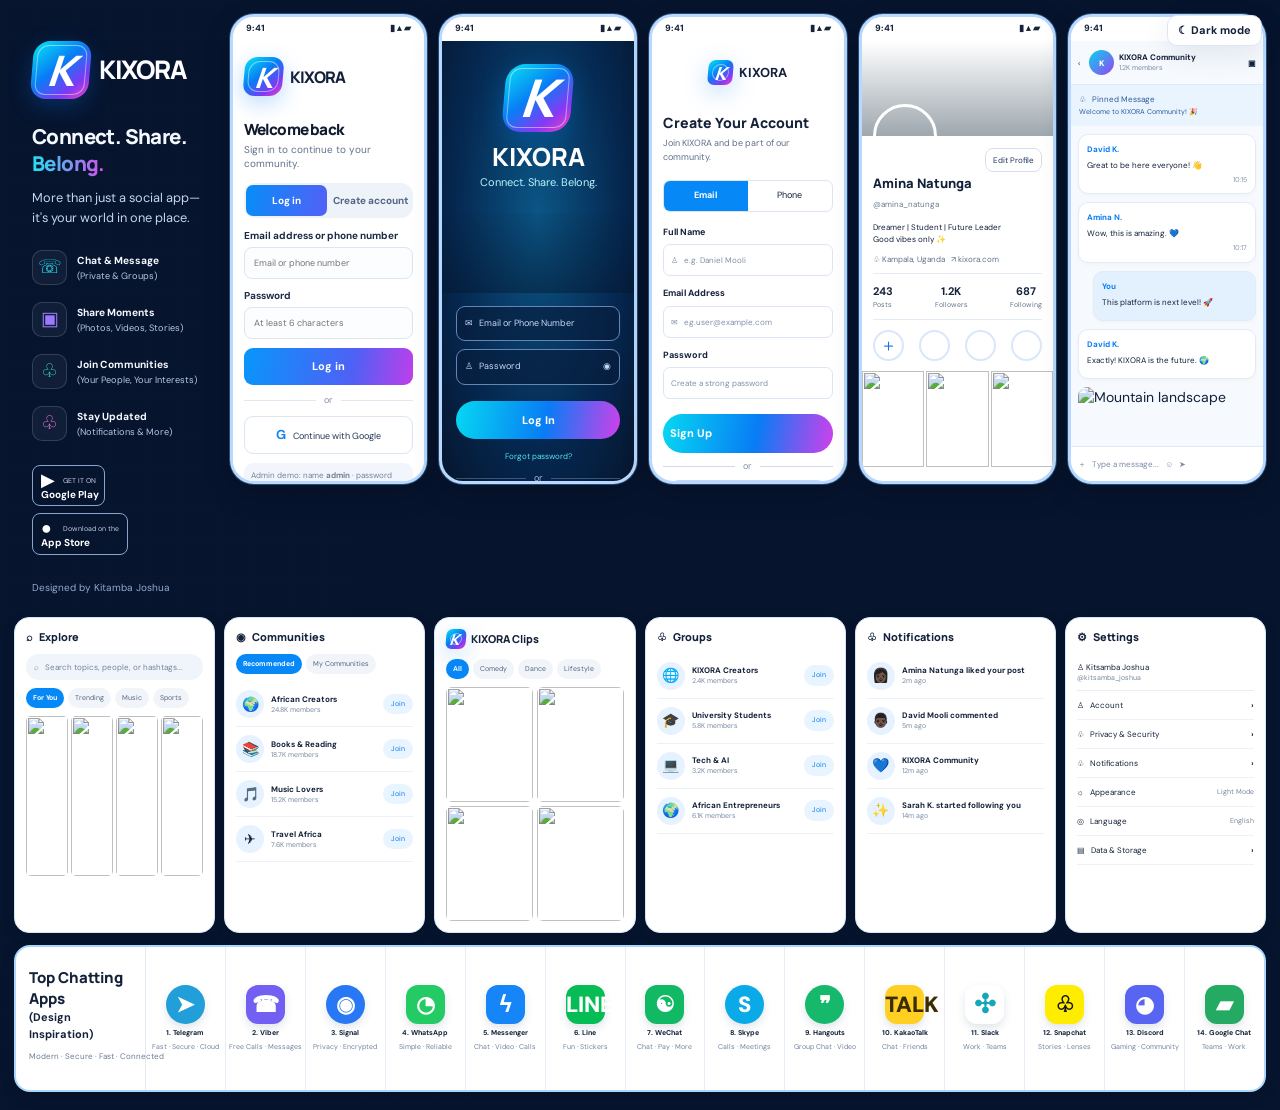
==== commit 04ffdece: "Rebuild KIXORA welcome screen to match the full visual reference board" ====
--- a/index.html
+++ b/index.html
@@ -28,10 +28,110 @@
 @media(min-width:1450px){.wrap{max-width:1160px}.contentcol{max-width:700px}}
 @media(max-width:760px){.auth{padding:68px 16px 25px;background:#061127}.authhero{display:block;max-width:440px;margin:0 auto 24px}.authhero .brand{font-size:25px;margin-bottom:17px}.authhero .logo{width:40px;height:40px;flex-basis:40px;font-size:28px}.authhero h1{font-size:42px;letter-spacing:-2px;margin-bottom:10px}.authhero .hero-copy{font-size:13px;margin-bottom:13px}.feature-list{gap:10px;margin:14px 0}.feature-icon{width:34px;height:34px;flex-basis:34px}.feature-line b{font-size:11px}.feature-line small{font-size:9px}.hero-photo{height:80px;margin-top:12px}.hero-foot{font-size:9px}.authbox{max-width:440px;margin:0 auto;padding:23px 18px;border-radius:20px}.sidebar{background:#08152d}.wrap{padding:20px 12px 65px}.pagehead h1{font-size:24px}.card{border-radius:15px}.feature-list{grid-template-columns:1fr 1fr}}
 @media(max-width:430px){.authhero .brand{font-size:22px}.authhero h1{font-size:37px}.feature-list{grid-template-columns:1fr 1fr}.hero-foot{flex-direction:column;gap:3px}.authbox .brand{font-size:22px}.authbox h2{font-size:24px}}
+
+/* Pixel-inspired KIXORA showcase matching the user's reference board */
+:root{--bg:#f1f6fc;--surface:#fff;--text:#13213a;--muted:#6b7a93;--line:#dce7f5;--soft:#eff5fc;--accent:#0788f7;--accent2:#c23ef0;--shadow:0 8px 28px #0c2b5717}
+body.dark{--bg:#08152c;--surface:#10203a;--text:#f6f8ff;--muted:#a6b9d5;--line:#263c5d;--soft:#182b48;--shadow:0 8px 28px #0004}
+.auth{display:block;min-height:100vh;padding:14px 14px 18px;background:#06142e;color:#12213b;overflow:hidden}
+.auth-top{display:grid;grid-template-columns:minmax(185px,1.03fr) repeat(5,minmax(0,1fr));gap:12px;align-items:stretch;max-width:1800px;margin:0 auto}
+.authhero{padding:27px 10px 10px 18px;max-width:none;color:#fff;min-width:0}
+.authhero .brand{color:#fff;font-size:clamp(22px,2vw,36px);margin-bottom:24px;gap:9px}
+.authhero .logo,.brand .logo{background:linear-gradient(140deg,#05e7f3,#087df5 44%,#7c3af5 76%,#ef42c6);box-shadow:0 7px 22px #087df544}
+.authhero .logo{width:58px;height:58px;flex-basis:58px;font-size:42px;border-radius:16px}
+.hero-slogan{font:800 clamp(19px,1.6vw,27px)/1.3 Manrope;letter-spacing:-.6px;color:#f4f8ff;margin:20px 0 12px}
+.hero-slogan span{background:linear-gradient(90deg,#20e2f5,#d64de9);-webkit-background-clip:text;background-clip:text;color:transparent}
+.authhero .hero-copy{font-size:clamp(12px,1vw,16px);line-height:1.55;color:#c5d5f0;margin:0 0 22px}
+.feature-list{display:grid;grid-template-columns:1fr;gap:17px;margin:22px 0}
+.feature-line{display:flex;align-items:center;gap:10px;min-width:0}
+.feature-icon{width:35px;height:35px;flex:0 0 35px;border:1px solid #ffffff26;border-radius:10px;background:#ffffff0b;font-size:19px}
+.feature-line b{display:block;color:#f6f8ff;font-size:clamp(10px,.8vw,13px)}
+.feature-line small{display:block;color:#b6c7e4;font-size:clamp(9px,.72vw,11px);line-height:1.35}
+.store-badges{display:flex;gap:7px;flex-wrap:wrap;margin:24px 0 18px}
+.store-badges>span{display:grid;grid-template-columns:22px auto;align-items:center;border:1px solid #8ba4cc;border-radius:8px;padding:5px 8px;font-size:18px;color:white;line-height:1.05;min-width:0}
+.store-badges small{font-size:7px;color:#c1d0e8}.store-badges b{font-size:10px;color:white;white-space:nowrap}
+.hero-foot{color:#8fa9d0;font-size:10px;margin-top:25px}
+.phone-frame{min-width:0;position:relative;border:3px solid #b8d8ff;border-radius:24px;background:#fff;overflow:hidden;box-shadow:0 0 0 1px #62bcff55,0 10px 28px #0003;min-height:470px;height:clamp(470px,35vw,570px);color:#12213a}
+.phone-status{height:24px;display:flex;justify-content:space-between;align-items:center;padding:0 13px;font-size:9px;font-weight:800;background:#fff;color:#17233b}
+.login-phone .authbox{width:100%;height:calc(100% - 24px);padding:12px 11px 10px;border:0;border-radius:0;box-shadow:none;background:#fff;color:#13213a;overflow:auto}
+.auth-brand{font-size:16px!important;margin:4px 0 19px!important;gap:7px!important}
+.auth-brand .logo{width:27px;height:27px;flex-basis:27px;font-size:20px;border-radius:8px;padding-right:2px}
+.authbox h2{font:800 clamp(14px,1.2vw,19px)/1.2 Manrope;color:#111b2f;margin:0 0 4px}
+.authbox .sub{font-size:10px;line-height:1.4;color:#61718d;margin:0 0 12px}
+.authbox .tabs{margin:10px 0;padding:2px;background:#eef3fa;display:grid;grid-template-columns:1fr 1fr;gap:2px}
+.authbox .tabs button{font-size:10px;padding:8px 3px;color:#536581;border-radius:7px}
+.authbox .tabs button.active{background:linear-gradient(100deg,#078df8,#5360f6);color:#fff;box-shadow:none}
+.authbox .field{gap:4px;margin:9px 0}
+.authbox .field label{font-size:10px;color:#1c2b45}
+.authbox .field input,.authbox .field select{padding:8px 9px;min-height:32px;border:1px solid #dbe5f3;border-radius:8px;background:#fbfdff;color:#17243d;font-size:9px}
+.authbox .btn{font-size:11px;padding:10px 8px;border-radius:9px}
+.authbox .primary{background:linear-gradient(100deg,#0796fb,#5060f5 65%,#c03eea);box-shadow:none}
+.authbox .notice{font-size:8px;padding:7px;background:#f2f6fc;color:#72809a;margin:9px 0;line-height:1.4}
+.authbox .authfoot{font-size:8px;margin-top:10px;color:#71809a}
+.auth-divider{display:flex;align-items:center;gap:8px;color:#8190a7;font-size:9px;margin:9px 0}.auth-divider:before,.auth-divider:after{content:"";height:1px;background:#e1e8f2;flex:1}
+.google-demo{width:100%;background:#fff;border:1px solid #dce5f1;border-radius:9px;padding:8px 4px;font-size:9px;color:#243754}.google-g{font-size:13px;color:#1684ed;margin-right:5px}
+.preview-phone{background:#fff}
+.mock-welcome{height:calc(100% - 24px);padding:18px 14px 12px;text-align:center;background:radial-gradient(ellipse at 50% 40%,#0b5686,#05274f 62%,#06162e);color:white;display:flex;align-items:center;flex-direction:column}
+.mock-welcome>.logo{width:68px;height:68px;flex:0 0 68px;font-size:52px;margin-top:5px;border-radius:19px}
+.mock-welcome h2{font:800 25px Manrope;margin:7px 0 0}.mock-welcome p{font-size:11px;color:#b9f5ff;margin:0 0 22px}
+.mock-landscape{width:calc(100% + 28px);height:80px;flex:0 0 80px;background:linear-gradient(#06203b10,#04152b70),url("https://images.unsplash.com/photo-1500530855697-b586d89ba3ee?auto=format&fit=crop&w=480&q=75") center/cover;margin-bottom:13px}
+.mock-input{width:100%;border:1px solid #6685b3;border-radius:9px;text-align:left;padding:10px 8px;font-size:9px;color:#c6d8f5;margin-bottom:8px;background:#061d3caa}
+.mock-input span{float:right}.mock-gradient-button{width:100%;border-radius:22px;background:linear-gradient(100deg,#06d8f1,#087cf5 55%,#d13feb);color:white;font-weight:800;font-size:11px;padding:11px 7px;margin:8px 0}
+.mock-welcome>small{font-size:8px;color:#54e6f4;margin:3px 0}.mock-or{display:flex;align-items:center;gap:8px;width:100%;font-size:9px;color:#a8bbd7;margin:7px 0}.mock-or:before,.mock-or:after{content:"";height:1px;background:#8ca2c366;flex:1}
+.mock-google{width:100%;border:1px solid #cbd7e8;border-radius:20px;padding:9px 4px;font-size:9px;color:#1c3150;margin-bottom:11px}
+.mock-signup{padding:15px 11px;color:#15213a}.mini-brand{display:flex;justify-content:center;align-items:center;gap:6px;font-size:13px;margin:4px 0 28px}.mini-brand .logo{width:25px;height:25px;flex-basis:25px;font-size:18px;border-radius:7px}
+.mock-signup h3{font:800 clamp(13px,1.1vw,18px) Manrope;margin:0 0 5px}.mock-signup p{font-size:9px;color:#62718a;margin:0 0 16px}.mock-tabs{display:grid;grid-template-columns:1fr 1fr;border:1px solid #dce5f3;border-radius:7px;overflow:hidden;margin-bottom:14px;font-size:9px;text-align:center}.mock-tabs>*{padding:8px}.mock-tabs b{background:#0788f7;color:#fff}.mock-signup label{display:block;font-size:9px;font-weight:700;margin:11px 0 5px}.mock-field{border:1px solid #dce5f3;border-radius:7px;padding:9px 7px;font-size:8px;color:#8190a7}.mock-signup .mock-gradient-button{margin:15px 0 7px}.mock-signup .mock-or{color:#8090a9}.mock-signup .mock-google{margin-bottom:9px}.mock-signup>small{display:block;text-align:center;font-size:8px;color:#6d7b92}.mock-signup>small b{color:#0788f7}
+.profile-preview{background:#fff}.mock-cover{height:95px;background:linear-gradient(180deg,#0d1d2a00,#0b243566),url("https://images.unsplash.com/photo-1500530855697-b586d89ba3ee?auto=format&fit=crop&w=600&q=75") center/cover}.mock-profile{padding:0 11px;position:relative}.mock-person-photo{width:64px;height:64px;border-radius:50%;border:3px solid white;margin-top:-32px;background:url("https://images.unsplash.com/photo-1531123897727-8f129e1688ce?auto=format&fit=crop&w=240&q=80") center/cover;position:relative}.mock-profile>button{float:right;margin-top:-20px;border:1px solid #d5e0ee;border-radius:8px;background:white;padding:5px 7px;font-size:8px;color:#1b3559}.mock-profile h3{font:800 13px Manrope;margin:6px 0 0}.mock-profile>small{font-size:8px;color:#6c7b91}.mock-profile p{font-size:8px;line-height:1.5;margin:8px 0}.mock-location{color:#60728b}.mock-stats{display:flex;justify-content:space-between;text-align:center;border-bottom:1px solid #e5ebf4;border-top:1px solid #e5ebf4;padding:9px 0;font-size:7px;color:#65738b}.mock-stats span b{display:block;font-size:11px;color:#15223a}.mock-stories{display:flex;justify-content:space-between;padding:10px 0}.mock-stories i{width:31px;height:31px;border:2px solid #d9e7fa;border-radius:50%;background:url("https://images.unsplash.com/photo-1470770841072-f978cf4d019e?auto=format&fit=crop&w=100&q=70") center/cover}.mock-stories i:first-child{display:grid;place-items:center;background:#fff;color:#1e6fe5;font-size:17px;font-style:normal}.mock-gallery{display:grid;grid-template-columns:repeat(3,1fr);gap:2px;margin:0 -11px}.mock-gallery img{width:100%;height:96px;object-fit:cover}
+.community-preview{padding-bottom:36px;background:#f6f9fd}.mock-chat-head{display:flex;align-items:center;gap:5px;padding:9px 7px;border-bottom:1px solid #e0e9f5;font-size:8px}.mock-chat-head>span:nth-child(2){flex:1}.mock-chat-head small{display:block;color:#7d8ca3;font-size:7px}.mock-chat-avatar{width:25px;height:25px;display:grid;place-items:center;border-radius:50%;background:linear-gradient(135deg,#04d5ef,#9b42f0);color:white;font-weight:900}.pinned-note{padding:8px;background:#e9f4ff;color:#2c5c96;font-size:8px}.pinned-note small{font-size:7px}.chat-bubble{background:white;border:1px solid #e4ebf4;border-radius:10px;margin:8px 7px;padding:8px;font-size:8px;box-shadow:0 2px 4px #132c4d06}.chat-bubble>b{color:#087df5}.chat-bubble p{margin:4px 0;font-size:8px}.chat-bubble small{display:block;text-align:right;color:#8996a8;font-size:7px}.mine-bubble{margin-left:22px;background:#e3f1ff}.chat-landscape{display:block;width:calc(100% - 14px);height:90px;object-fit:cover;margin:8px 7px;border-radius:9px}.mock-messagebar{position:absolute;bottom:0;left:0;right:0;padding:11px 7px;background:#fff;border-top:1px solid #e0e8f3;color:#7b8ba4;font-size:8px}
+.showcase-panels{display:grid;grid-template-columns:repeat(6,minmax(0,1fr));gap:9px;max-width:1800px;margin:12px auto}
+.showcase-panel{min-width:0;background:#fff;color:#15223a;border:1px solid #d4e5f8;border-radius:15px;padding:11px;box-shadow:0 3px 12px #0002;overflow:hidden}
+.showcase-panel h3{display:flex;align-items:center;gap:5px;font:800 clamp(10px,.85vw,14px) Manrope;margin:0 0 10px;white-space:nowrap}.mock-search{border-radius:20px;background:#f0f5fc;padding:7px 8px;font-size:8px;color:#74839a;white-space:nowrap;overflow:hidden}.chip-row{display:flex;gap:4px;overflow:hidden;margin:8px 0}.chip-row>*{white-space:nowrap;font-size:7px;border-radius:15px;padding:5px 7px;background:#f1f5fa;color:#536783}.chip-row b{background:#0788f7;color:white}.explore-thumbs{display:grid;grid-template-columns:repeat(4,minmax(0,1fr));gap:3px;margin-top:8px}.explore-thumbs img{width:100%;height:160px;object-fit:cover;border-radius:5px}.mini-list{display:flex;align-items:center;gap:7px;padding:8px 0;border-bottom:1px solid #edf1f7;min-width:0}.mini-list>span{width:28px;height:28px;flex:0 0 28px;display:grid;place-items:center;border-radius:50%;background:#e6f2ff;font-size:14px}.mini-list>div{min-width:0;flex:1}.mini-list b,.mini-list small{display:block;overflow:hidden;text-overflow:ellipsis;white-space:nowrap}.mini-list b{font-size:8px}.mini-list small{font-size:7px;color:#7c8ba2}.mini-list button{border:0;border-radius:14px;background:#e8f4ff;color:#087df5;padding:5px 8px;font-size:7px}.mini-logo{width:20px;height:20px;flex-basis:20px;border-radius:6px;font-size:15px;letter-spacing:-2px}.clip-thumbs{display:grid;grid-template-columns:repeat(2,minmax(0,1fr));gap:4px}.clip-thumbs img{width:100%;height:115px;object-fit:cover;border-radius:6px}.settings-mini{font-size:8px;padding:7px 0;border-bottom:1px solid #e7edf5}.settings-mini small{display:block;color:#74849b;font-size:7px}.settings-line{display:flex;gap:5px;align-items:center;padding:8px 0;border-bottom:1px solid #edf1f7;font-size:8px;white-space:nowrap}.settings-line b{margin-left:auto}.settings-line small{margin-left:auto;font-size:7px;color:#77879e}
+.apps-strip{display:flex;max-width:1800px;margin:0 auto;background:#fff;color:#13213a;border:2px solid #a9d8ff;border-radius:16px;overflow:hidden;min-height:110px;box-shadow:0 4px 15px #0002}
+.apps-heading{flex:1.35;min-width:130px;padding:20px 13px;border-right:1px solid #e0e9f4;align-self:stretch}.apps-heading b,.apps-heading small{display:block}.apps-heading b{font:800 15px Manrope}.apps-heading small{font-size:11px;font-weight:700}.apps-heading p{font-size:8px;color:#6c7d97;white-space:nowrap}.app-brand{flex:1;min-width:0;display:flex;align-items:center;justify-content:center;flex-direction:column;gap:4px;padding:10px 4px;border-right:1px solid #e7edf6;text-align:center}.app-brand:last-child{border-right:0}.app-icon{width:39px;height:39px;border-radius:12px;display:grid;place-items:center;font-size:22px;font-weight:900;color:#fff;box-shadow:0 4px 9px #18395c22}.app-brand>b{font-size:clamp(7px,.55vw,9px);white-space:nowrap}.app-brand>small{font-size:7px;color:#71829c;white-space:nowrap}.telegram{background:#229ed9;border-radius:50%}.viber{background:#7360f2}.signal{background:#2878f5;border-radius:50%}.whatsapp{background:#24cb65}.messenger{background:#1685f8}.line{background:#06bd55}.wechat{background:#12b965}.skype{background:#0aa9e8;border-radius:50%}.hangouts{background:#16b96b;border-radius:50%}.kakaotalk{background:#ffcf21;color:#3b2d00}.slack{background:#fff;color:#16a6b9;font-size:26px}.snapchat{background:#ffed00;color:#151515}.discord{background:#5865f2}.googlechat{background:#24aa63}
+body.dark .showcase-panel,body.dark .apps-strip{filter:brightness(.95)}
+body.app-active .auth{display:none}
+@media(max-width:1250px){.auth-top{grid-template-columns:minmax(180px,.9fr) repeat(4,minmax(0,1fr))}.community-preview{display:none}.showcase-panels{grid-template-columns:repeat(3,minmax(0,1fr))}.app-brand:nth-last-child(-n+4){display:none}}
+@media(max-width:850px){.auth{padding:10px}.auth-top{grid-template-columns:repeat(3,minmax(0,1fr));gap:9px}.authhero{grid-column:1/-1;padding:18px 10px 8px}.authhero .brand{margin-bottom:12px}.hero-slogan{margin:10px 0;font-size:26px}.authhero .hero-copy{margin-bottom:10px}.feature-list{grid-template-columns:repeat(2,minmax(0,1fr));gap:10px;margin:12px 0}.feature-icon{width:30px;height:30px;flex-basis:30px}.store-badges{display:none}.hero-foot{margin-top:10px}.phone-frame{height:490px;min-height:490px;border-radius:18px}.login-phone{grid-column:1}.preview-phone{grid-column:2}.signup-preview{grid-column:3}.profile-preview{display:none}.community-preview{display:none}.showcase-panels{grid-template-columns:repeat(2,minmax(0,1fr))}.explore-thumbs img{height:120px}.apps-strip{overflow-x:auto;min-height:100px}.apps-heading{min-width:135px}.app-brand{min-width:80px}}
+@media(max-width:520px){.auth-top{grid-template-columns:repeat(2,minmax(0,1fr))}.authhero{grid-column:1/-1}.login-phone{grid-column:1}.preview-phone{grid-column:2}.signup-preview{display:none}.phone-frame{height:470px;min-height:470px}.authbox .notice{font-size:7px}.showcase-panels{grid-template-columns:repeat(2,minmax(0,1fr));gap:7px}.showcase-panel{padding:8px}.showcase-panel h3{font-size:10px}.apps-strip{margin-top:8px}.apps-heading{min-width:120px;padding:12px 8px}.apps-heading b{font-size:12px}.app-brand{min-width:72px}.app-icon{width:33px;height:33px}.app-brand>b{font-size:7px}.app-brand>small{font-size:6px}}
 </style></head>
 <body>
 <button class="themebtn" id="themeBtn" type="button">☾ Dark mode</button>
-<section id="auth" class="auth"><div class="authhero"><div class="brand"><span class="logo">K</span><span>KIXORA</span></div><div class="auth-kicker"><span class="live-dot"></span> YOUR WORLD, ALL IN ONE PLACE</div><h1>Connect.<br><span class="gradient-text">Share.</span><br>Belong.</h1><p class="hero-copy">More than a social app — it's your world in one place. Share moments, talk privately, and find communities that feel like home.</p><div class="feature-list"><div class="feature-line"><span class="feature-icon cyan">☏</span><span><b>Chat &amp; Message</b><small>Private conversations and groups</small></span></div><div class="feature-line"><span class="feature-icon violet">▣</span><span><b>Share Moments</b><small>Photos, videos and Stories</small></span></div><div class="feature-line"><span class="feature-icon teal">♧</span><span><b>Join Communities</b><small>Your people, your interests</small></span></div><div class="feature-line"><span class="feature-icon pink">♧</span><span><b>Stay Updated</b><small>Notifications and more</small></span></div></div><div class="hero-photo"></div><div class="hero-foot"><span>✦ Made for connection</span><span>Designed by Kitamba Joshua</span></div></div><div class="authbox"><div class="brand" style="margin-bottom:22px"><span class="logo">K</span>KIXORA</div><h2 id="authTitle">Welcome back</h2><p id="authSub" class="sub">Sign in to continue to your community.</p><div class="tabs"><button id="loginTab" class="active">Log in</button><button id="signupTab">Create account</button></div><form id="authForm"><div id="nameWrap" class="field hidden"><label for="authName">Full name</label><input id="authName" autocomplete="name" placeholder="Your given name and surname"></div><div class="field"><label for="authIdentity">Email address or phone number</label><input id="authIdentity" required autocomplete="username" placeholder="Email or phone number"></div><div class="field"><label for="authPassword">Password</label><input id="authPassword" type="password" required minlength="6" autocomplete="current-password" placeholder="At least 6 characters"></div><div id="verifyWrap" class="field hidden"><label for="verifyCode">Verification code</label><input id="verifyCode" inputmode="numeric" placeholder="Enter demo code"><small id="verifyHint" class="muted tiny">A verification code will be shown for this prototype.</small></div><div id="authError" class="error"></div><button id="authSubmit" class="btn primary full">Log in</button></form><div id="authNote" class="notice">Admin demo: name <b>admin</b> · password <b>lovemooli</b>. This demo login is not secure for a public launch.</div><div class="authfoot">KIXORA · Connect. Share. Belong.</div></div></section>
+<section id="auth" class="auth">
+  <div class="auth-top">
+    <div class="authhero">
+      <div class="brand"><span class="logo">K</span><span>KIXORA</span></div>
+      <div class="hero-slogan">Connect. Share. <span>Belong.</span></div>
+      <p class="hero-copy">More than just a social app—it's your world in one place.</p>
+      <div class="feature-list">
+        <div class="feature-line"><span class="feature-icon cyan">☏</span><span><b>Chat &amp; Message</b><small>(Private &amp; Groups)</small></span></div>
+        <div class="feature-line"><span class="feature-icon violet">▣</span><span><b>Share Moments</b><small>(Photos, Videos, Stories)</small></span></div>
+        <div class="feature-line"><span class="feature-icon teal">♧</span><span><b>Join Communities</b><small>(Your People, Your Interests)</small></span></div>
+        <div class="feature-line"><span class="feature-icon pink">♧</span><span><b>Stay Updated</b><small>(Notifications &amp; More)</small></span></div>
+      </div>
+      <div class="store-badges"><span>▶ <small>GET IT ON</small><b>Google Play</b></span><span>● <small>Download on the</small><b>App Store</b></span></div>
+      <div class="hero-foot">Designed by Kitamba Joshua</div>
+    </div>
+    <div class="phone-frame login-phone"><div class="phone-status"><span>9:41</span><span>▮ ▴ ▰</span></div><div class="authbox">
+      <div class="brand auth-brand"><span class="logo">K</span><span>KIXORA</span></div>
+      <h2 id="authTitle">Welcome back</h2><p id="authSub" class="sub">Sign in to continue to your community.</p>
+      <div class="tabs"><button id="loginTab" class="active">Log in</button><button id="signupTab">Create account</button></div>
+      <form id="authForm"><div id="nameWrap" class="field hidden"><label for="authName">Full name</label><input id="authName" autocomplete="name" placeholder="Your given name and surname"></div><div class="field"><label for="authIdentity">Email address or phone number</label><input id="authIdentity" required autocomplete="username" placeholder="Email or phone number"></div><div class="field"><label for="authPassword">Password</label><input id="authPassword" type="password" required minlength="6" autocomplete="current-password" placeholder="At least 6 characters"></div><div id="verifyWrap" class="field hidden"><label for="verifyCode">Verification code</label><input id="verifyCode" inputmode="numeric" placeholder="Enter demo code"><small id="verifyHint" class="muted tiny">A verification code will be shown for this prototype.</small></div><div id="authError" class="error"></div><button id="authSubmit" class="btn primary full">Log in</button></form>
+      <div class="auth-divider"><span>or</span></div><button class="google-demo" type="button" onclick="toast('Google sign-in will be connected when KIXORA has a secure backend.')"><b class="google-g">G</b> Continue with Google</button><div id="authNote" class="notice">Admin demo: name <b>admin</b> · password <b>lovemooli</b>. This demo login is not secure for a public launch.</div><div class="authfoot">KIXORA · Connect. Share. Belong.</div>
+    </div></div>
+    <div class="phone-frame preview-phone"><div class="phone-status"><span>9:41</span><span>▮ ▴ ▰</span></div><div class="mock-welcome"><span class="logo">K</span><h2>KIXORA</h2><p>Connect. Share. Belong.</p><div class="mock-landscape"></div><div class="mock-input">✉ &nbsp; Email or Phone Number</div><div class="mock-input">♙ &nbsp; Password <span>◉</span></div><div class="mock-gradient-button">Log In</div><small>Forgot password?</small><div class="mock-or">or</div><div class="mock-google">G &nbsp; Continue with Google</div><small>Don't have an account? <b>Sign Up</b></small></div></div>
+    <div class="phone-frame preview-phone signup-preview"><div class="phone-status"><span>9:41</span><span>▮ ▴ ▰</span></div><div class="mock-signup"><div class="mini-brand"><span class="logo">K</span><b>KIXORA</b></div><h3>Create Your Account</h3><p>Join KIXORA and be part of our community.</p><div class="mock-tabs"><b>Email</b><span>Phone</span></div><label>Full Name</label><div class="mock-field">♙ &nbsp; e.g. Daniel Mooli</div><label>Email Address</label><div class="mock-field">✉ &nbsp; eg.user@example.com</div><label>Password</label><div class="mock-field">Create a strong password</div><div class="mock-gradient-button">Sign Up</div><div class="mock-or">or</div><div class="mock-google">G &nbsp; Continue with Google</div><small>Already have an account? <b>Sign In</b></small></div></div>
+    <div class="phone-frame profile-preview"><div class="phone-status"><span>9:41</span><span>▮ ▴ ▰</span></div><div class="mock-cover"></div><div class="mock-profile"><div class="mock-person-photo"></div><button>Edit Profile</button><h3>Amina Natunga</h3><small>@amina_natunga</small><p>Dreamer | Student | Future Leader<br>Good vibes only ✨</p><p class="mock-location">♧ Kampala, Uganda &nbsp; ↗ kixora.com</p><div class="mock-stats"><span><b>243</b>Posts</span><span><b>1.2K</b>Followers</span><span><b>687</b>Following</span></div><div class="mock-stories"><i>＋</i><i></i><i></i><i></i></div><div class="mock-gallery"><img src="https://images.unsplash.com/photo-1531123897727-8f129e1688ce?auto=format&fit=crop&w=240&q=70" alt=""><img src="https://images.unsplash.com/photo-1470770841072-f978cf4d019e?auto=format&fit=crop&w=240&q=70" alt=""><img src="https://images.unsplash.com/photo-1500530855697-b586d89ba3ee?auto=format&fit=crop&w=240&q=70" alt=""></div></div></div>
+    <div class="phone-frame community-preview"><div class="phone-status"><span>9:41</span><span>▮ ▴ ▰</span></div><div class="mock-chat-head">‹ &nbsp; <span class="mock-chat-avatar">K</span><span><b>KIXORA Community</b><small>1.2K members</small></span> <b>▣</b></div><div class="pinned-note">♧ &nbsp; Pinned Message<br><small>Welcome to KIXORA Community! 🎉</small></div><div class="chat-bubble"><b>David K.</b><p>Great to be here everyone! 👋</p><small>10:15</small></div><div class="chat-bubble"><b>Amina N.</b><p>Wow, this is amazing. 💙</p><small>10:17</small></div><div class="chat-bubble mine-bubble"><b>You</b><p>This platform is next level! 🚀</p></div><div class="chat-bubble"><b>David K.</b><p>Exactly! KIXORA is the future. 🌍</p></div><img class="chat-landscape" src="https://images.unsplash.com/photo-1470770841072-f978cf4d019e?auto=format&fit=crop&w=480&q=75" alt="Mountain landscape"><div class="mock-messagebar">＋ &nbsp; Type a message... &nbsp; ☺ &nbsp; ➤</div></div>
+  </div>
+  <div class="showcase-panels">
+    <div class="showcase-panel"><h3>⌕ &nbsp; Explore</h3><div class="mock-search">⌕ &nbsp; Search topics, people, or hashtags...</div><div class="chip-row"><b>For You</b><span>Trending</span><span>Music</span><span>Sports</span></div><div class="explore-thumbs"><img src="https://images.unsplash.com/photo-1480714378408-67cf0d13bc1b?auto=format&fit=crop&w=220&q=75" alt=""><img src="https://images.unsplash.com/photo-1470770841072-f978cf4d019e?auto=format&fit=crop&w=220&q=75" alt=""><img src="https://images.unsplash.com/photo-1500530855697-b586d89ba3ee?auto=format&fit=crop&w=220&q=75" alt=""><img src="https://images.unsplash.com/photo-1531123897727-8f129e1688ce?auto=format&fit=crop&w=220&q=75" alt=""></div></div>
+    <div class="showcase-panel"><h3>◉ &nbsp; Communities</h3><div class="chip-row"><b>Recommended</b><span>My Communities</span></div><div class="mini-list"><span>🌍</span><div><b>African Creators</b><small>24.8K members</small></div><button>Join</button></div><div class="mini-list"><span>📚</span><div><b>Books &amp; Reading</b><small>18.7K members</small></div><button>Join</button></div><div class="mini-list"><span>🎵</span><div><b>Music Lovers</b><small>15.2K members</small></div><button>Join</button></div><div class="mini-list"><span>✈</span><div><b>Travel Africa</b><small>7.6K members</small></div><button>Join</button></div></div>
+    <div class="showcase-panel"><h3><span class="logo mini-logo">K</span> KIXORA Clips</h3><div class="chip-row"><b>All</b><span>Comedy</span><span>Dance</span><span>Lifestyle</span></div><div class="clip-thumbs"><img src="https://images.unsplash.com/photo-1531123897727-8f129e1688ce?auto=format&fit=crop&w=220&q=75" alt=""><img src="https://images.unsplash.com/photo-1500648767791-00dcc994a43e?auto=format&fit=crop&w=220&q=75" alt=""><img src="https://images.unsplash.com/photo-1504593811423-6dd665756598?auto=format&fit=crop&w=220&q=75" alt=""><img src="https://images.unsplash.com/photo-1524250502761-1ac6f2e30d43?auto=format&fit=crop&w=220&q=75" alt=""></div></div>
+    <div class="showcase-panel"><h3>♧ &nbsp; Groups</h3><div class="mini-list"><span>🌐</span><div><b>KIXORA Creators</b><small>2.4K members</small></div><button>Join</button></div><div class="mini-list"><span>🎓</span><div><b>University Students</b><small>5.8K members</small></div><button>Join</button></div><div class="mini-list"><span>💻</span><div><b>Tech &amp; AI</b><small>3.2K members</small></div><button>Join</button></div><div class="mini-list"><span>🌍</span><div><b>African Entrepreneurs</b><small>6.1K members</small></div><button>Join</button></div></div>
+    <div class="showcase-panel"><h3>♧ &nbsp; Notifications</h3><div class="mini-list"><span>👩🏿</span><div><b>Amina Natunga liked your post</b><small>2m ago</small></div></div><div class="mini-list"><span>👨🏿</span><div><b>David Mooli commented</b><small>5m ago</small></div></div><div class="mini-list"><span>💙</span><div><b>KIXORA Community</b><small>12m ago</small></div></div><div class="mini-list"><span>✨</span><div><b>Sarah K. started following you</b><small>14m ago</small></div></div></div>
+    <div class="showcase-panel"><h3>⚙ &nbsp; Settings</h3><div class="settings-mini"><span>♙</span> Kitsamba Joshua <small>@kitsamba_joshua</small></div><div class="settings-line">♙ &nbsp; Account <b>›</b></div><div class="settings-line">♧ &nbsp; Privacy &amp; Security <b>›</b></div><div class="settings-line">♧ &nbsp; Notifications <b>›</b></div><div class="settings-line">☼ &nbsp; Appearance <small>Light Mode</small></div><div class="settings-line">◎ &nbsp; Language <small>English</small></div><div class="settings-line">▤ &nbsp; Data &amp; Storage <b>›</b></div></div>
+  </div>
+  <div class="apps-strip"><div class="apps-heading"><b>Top Chatting Apps</b><small>(Design Inspiration)</small><p>Modern · Secure · Fast · Connected</p></div><div class="app-brand"><span class="app-icon telegram">➤</span><b>1. Telegram</b><small>Fast · Secure · Cloud</small></div><div class="app-brand"><span class="app-icon viber">☎</span><b>2. Viber</b><small>Free Calls · Messages</small></div><div class="app-brand"><span class="app-icon signal">◉</span><b>3. Signal</b><small>Privacy · Encrypted</small></div><div class="app-brand"><span class="app-icon whatsapp">◔</span><b>4. WhatsApp</b><small>Simple · Reliable</small></div><div class="app-brand"><span class="app-icon messenger">ϟ</span><b>5. Messenger</b><small>Chat · Video · Calls</small></div><div class="app-brand"><span class="app-icon line">LINE</span><b>6. Line</b><small>Fun · Stickers</small></div><div class="app-brand"><span class="app-icon wechat">☯</span><b>7. WeChat</b><small>Chat · Pay · More</small></div><div class="app-brand"><span class="app-icon skype">S</span><b>8. Skype</b><small>Calls · Meetings</small></div><div class="app-brand"><span class="app-icon hangouts">❞</span><b>9. Hangouts</b><small>Group Chat · Video</small></div><div class="app-brand"><span class="app-icon kakaotalk">TALK</span><b>10. KakaoTalk</b><small>Chat · Friends</small></div><div class="app-brand"><span class="app-icon slack">✣</span><b>11. Slack</b><small>Work · Teams</small></div><div class="app-brand"><span class="app-icon snapchat">♧</span><b>12. Snapchat</b><small>Stories · Lenses</small></div><div class="app-brand"><span class="app-icon discord">◕</span><b>13. Discord</b><small>Gaming · Community</small></div><div class="app-brand"><span class="app-icon googlechat">▰</span><b>14. Google Chat</b><small>Teams · Work</small></div></div>
+</section>
 <section id="app" class="app hidden"><aside class="sidebar"><div class="brand"><span class="logo">K</span>KIXORA</div><nav class="nav" id="nav">
 <button data-page="home" class="active"><span class="ico">⌂</span><span class="label">Home Feed</span></button><button data-page="explore"><span class="ico">⌕</span><span class="label">Explore</span></button><button data-page="clips"><span class="ico">▷</span><span class="label">KIXORA Clips</span></button><button data-page="messages"><span class="ico">▤</span><span class="label">Messages</span></button><button data-page="friends"><span class="ico">♧</span><span class="label">Friends</span></button><button data-page="communities"><span class="ico">◎</span><span class="label">Communities</span></button><button data-page="notifications"><span class="ico">♧</span><span class="label">Notifications</span></button><button data-page="profile"><span class="ico">◉</span><span class="label">My Profile</span></button><button data-page="settings"><span class="ico">⚙</span><span class="label">Settings</span></button><button data-page="kai"><span class="ico">✦</span><span class="label">Ask K AI</span></button></nav><div class="sidebottom"><button class="btn secondary full themebtn2" id="themeSide">☾ Dark mode</button><div class="userchip"><span id="sideAvatar" class="avatar">KJ</span><div><b id="sideName">Member</b><small id="sideHandle">@member</small></div></div></div></aside><main class="main"><header class="topbar"><div class="brand"><span class="logo">K</span>KIXORA</div><label class="search"><span>⌕</span><input id="searchInput" placeholder="Search people or posts"></label><div class="topactions"><button class="iconbtn" data-page="notifications" title="Notifications">♡</button><button class="btn primary newpost" id="topPost">＋ Create</button><button class="iconbtn" data-page="profile" title="My profile">◉</button></div></header><div id="page" class="wrap"><div class="contentcol"></div></div></main><aside id="rightPanel" class="rightpanel"><div class="rightbox"><h3>Suggested for you</h3><div id="suggestions"></div><button class="btn secondary full" data-page="explore">See all people</button></div><div class="rightbox"><h3>Trending in KIXORA</h3><p class="muted">#AfricanStories</p><p class="muted">#CreatorCommunity</p><p class="muted">#GoodEnergy</p></div><div class="rightbox tiny muted">Designed by Kitamba Joshua</div></aside><nav class="bottomnav"><button data-page="home"><span class="ico">⌂</span>Home</button><button data-page="explore"><span class="ico">⌕</span>Explore</button><button data-action="compose"><span class="ico">＋</span>Create</button><button data-page="messages"><span class="ico">▤</span>Messages</button><button data-page="profile"><span class="ico">◉</span>Profile</button></nav></section>
 <div id="modalHost"></div><div id="toast" class="toast"></div>
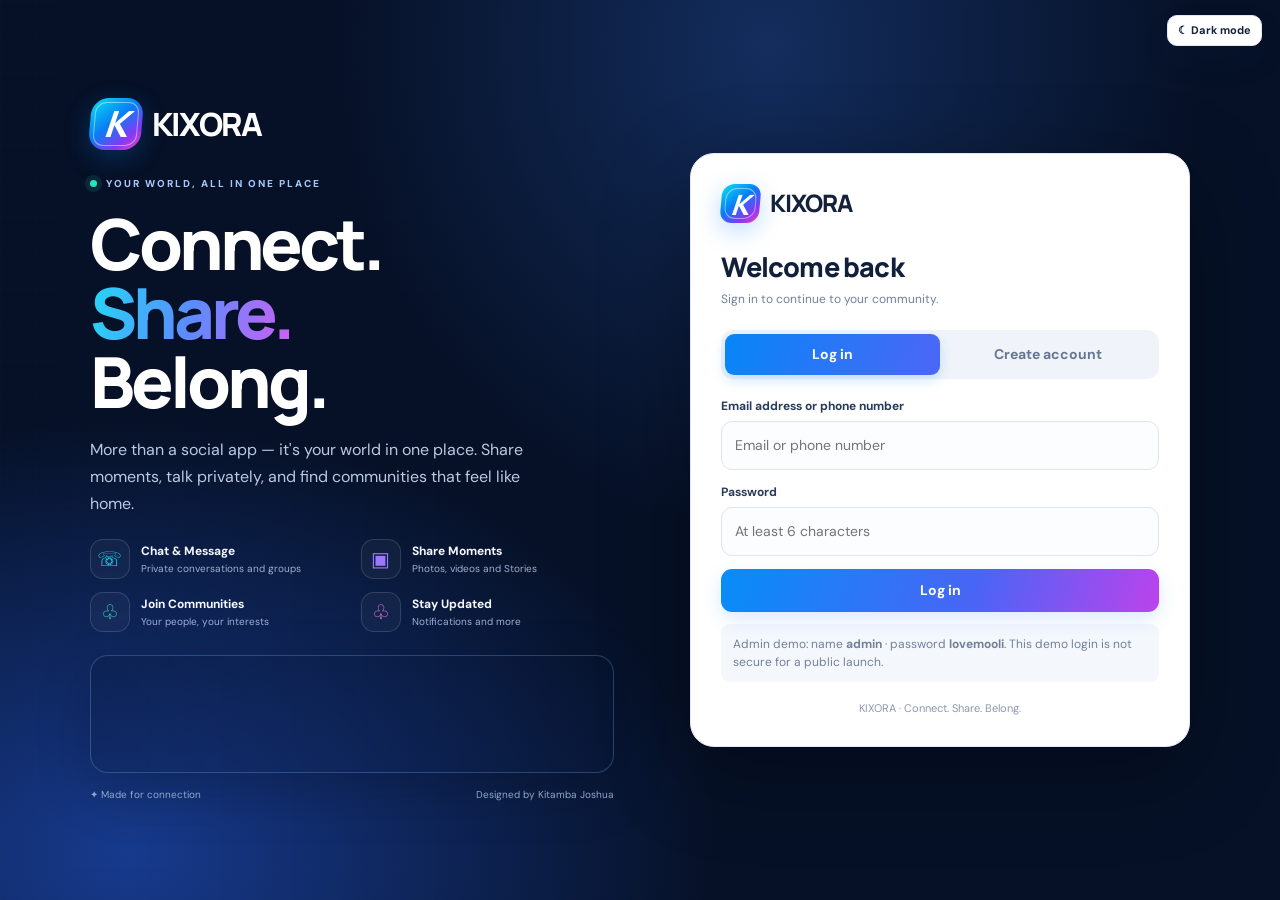
==== commit b748fa86: "Restore KIXORA homepage to previous format" ====
--- a/index.html
+++ b/index.html
@@ -28,110 +28,10 @@
 @media(min-width:1450px){.wrap{max-width:1160px}.contentcol{max-width:700px}}
 @media(max-width:760px){.auth{padding:68px 16px 25px;background:#061127}.authhero{display:block;max-width:440px;margin:0 auto 24px}.authhero .brand{font-size:25px;margin-bottom:17px}.authhero .logo{width:40px;height:40px;flex-basis:40px;font-size:28px}.authhero h1{font-size:42px;letter-spacing:-2px;margin-bottom:10px}.authhero .hero-copy{font-size:13px;margin-bottom:13px}.feature-list{gap:10px;margin:14px 0}.feature-icon{width:34px;height:34px;flex-basis:34px}.feature-line b{font-size:11px}.feature-line small{font-size:9px}.hero-photo{height:80px;margin-top:12px}.hero-foot{font-size:9px}.authbox{max-width:440px;margin:0 auto;padding:23px 18px;border-radius:20px}.sidebar{background:#08152d}.wrap{padding:20px 12px 65px}.pagehead h1{font-size:24px}.card{border-radius:15px}.feature-list{grid-template-columns:1fr 1fr}}
 @media(max-width:430px){.authhero .brand{font-size:22px}.authhero h1{font-size:37px}.feature-list{grid-template-columns:1fr 1fr}.hero-foot{flex-direction:column;gap:3px}.authbox .brand{font-size:22px}.authbox h2{font-size:24px}}
-
-/* Pixel-inspired KIXORA showcase matching the user's reference board */
-:root{--bg:#f1f6fc;--surface:#fff;--text:#13213a;--muted:#6b7a93;--line:#dce7f5;--soft:#eff5fc;--accent:#0788f7;--accent2:#c23ef0;--shadow:0 8px 28px #0c2b5717}
-body.dark{--bg:#08152c;--surface:#10203a;--text:#f6f8ff;--muted:#a6b9d5;--line:#263c5d;--soft:#182b48;--shadow:0 8px 28px #0004}
-.auth{display:block;min-height:100vh;padding:14px 14px 18px;background:#06142e;color:#12213b;overflow:hidden}
-.auth-top{display:grid;grid-template-columns:minmax(185px,1.03fr) repeat(5,minmax(0,1fr));gap:12px;align-items:stretch;max-width:1800px;margin:0 auto}
-.authhero{padding:27px 10px 10px 18px;max-width:none;color:#fff;min-width:0}
-.authhero .brand{color:#fff;font-size:clamp(22px,2vw,36px);margin-bottom:24px;gap:9px}
-.authhero .logo,.brand .logo{background:linear-gradient(140deg,#05e7f3,#087df5 44%,#7c3af5 76%,#ef42c6);box-shadow:0 7px 22px #087df544}
-.authhero .logo{width:58px;height:58px;flex-basis:58px;font-size:42px;border-radius:16px}
-.hero-slogan{font:800 clamp(19px,1.6vw,27px)/1.3 Manrope;letter-spacing:-.6px;color:#f4f8ff;margin:20px 0 12px}
-.hero-slogan span{background:linear-gradient(90deg,#20e2f5,#d64de9);-webkit-background-clip:text;background-clip:text;color:transparent}
-.authhero .hero-copy{font-size:clamp(12px,1vw,16px);line-height:1.55;color:#c5d5f0;margin:0 0 22px}
-.feature-list{display:grid;grid-template-columns:1fr;gap:17px;margin:22px 0}
-.feature-line{display:flex;align-items:center;gap:10px;min-width:0}
-.feature-icon{width:35px;height:35px;flex:0 0 35px;border:1px solid #ffffff26;border-radius:10px;background:#ffffff0b;font-size:19px}
-.feature-line b{display:block;color:#f6f8ff;font-size:clamp(10px,.8vw,13px)}
-.feature-line small{display:block;color:#b6c7e4;font-size:clamp(9px,.72vw,11px);line-height:1.35}
-.store-badges{display:flex;gap:7px;flex-wrap:wrap;margin:24px 0 18px}
-.store-badges>span{display:grid;grid-template-columns:22px auto;align-items:center;border:1px solid #8ba4cc;border-radius:8px;padding:5px 8px;font-size:18px;color:white;line-height:1.05;min-width:0}
-.store-badges small{font-size:7px;color:#c1d0e8}.store-badges b{font-size:10px;color:white;white-space:nowrap}
-.hero-foot{color:#8fa9d0;font-size:10px;margin-top:25px}
-.phone-frame{min-width:0;position:relative;border:3px solid #b8d8ff;border-radius:24px;background:#fff;overflow:hidden;box-shadow:0 0 0 1px #62bcff55,0 10px 28px #0003;min-height:470px;height:clamp(470px,35vw,570px);color:#12213a}
-.phone-status{height:24px;display:flex;justify-content:space-between;align-items:center;padding:0 13px;font-size:9px;font-weight:800;background:#fff;color:#17233b}
-.login-phone .authbox{width:100%;height:calc(100% - 24px);padding:12px 11px 10px;border:0;border-radius:0;box-shadow:none;background:#fff;color:#13213a;overflow:auto}
-.auth-brand{font-size:16px!important;margin:4px 0 19px!important;gap:7px!important}
-.auth-brand .logo{width:27px;height:27px;flex-basis:27px;font-size:20px;border-radius:8px;padding-right:2px}
-.authbox h2{font:800 clamp(14px,1.2vw,19px)/1.2 Manrope;color:#111b2f;margin:0 0 4px}
-.authbox .sub{font-size:10px;line-height:1.4;color:#61718d;margin:0 0 12px}
-.authbox .tabs{margin:10px 0;padding:2px;background:#eef3fa;display:grid;grid-template-columns:1fr 1fr;gap:2px}
-.authbox .tabs button{font-size:10px;padding:8px 3px;color:#536581;border-radius:7px}
-.authbox .tabs button.active{background:linear-gradient(100deg,#078df8,#5360f6);color:#fff;box-shadow:none}
-.authbox .field{gap:4px;margin:9px 0}
-.authbox .field label{font-size:10px;color:#1c2b45}
-.authbox .field input,.authbox .field select{padding:8px 9px;min-height:32px;border:1px solid #dbe5f3;border-radius:8px;background:#fbfdff;color:#17243d;font-size:9px}
-.authbox .btn{font-size:11px;padding:10px 8px;border-radius:9px}
-.authbox .primary{background:linear-gradient(100deg,#0796fb,#5060f5 65%,#c03eea);box-shadow:none}
-.authbox .notice{font-size:8px;padding:7px;background:#f2f6fc;color:#72809a;margin:9px 0;line-height:1.4}
-.authbox .authfoot{font-size:8px;margin-top:10px;color:#71809a}
-.auth-divider{display:flex;align-items:center;gap:8px;color:#8190a7;font-size:9px;margin:9px 0}.auth-divider:before,.auth-divider:after{content:"";height:1px;background:#e1e8f2;flex:1}
-.google-demo{width:100%;background:#fff;border:1px solid #dce5f1;border-radius:9px;padding:8px 4px;font-size:9px;color:#243754}.google-g{font-size:13px;color:#1684ed;margin-right:5px}
-.preview-phone{background:#fff}
-.mock-welcome{height:calc(100% - 24px);padding:18px 14px 12px;text-align:center;background:radial-gradient(ellipse at 50% 40%,#0b5686,#05274f 62%,#06162e);color:white;display:flex;align-items:center;flex-direction:column}
-.mock-welcome>.logo{width:68px;height:68px;flex:0 0 68px;font-size:52px;margin-top:5px;border-radius:19px}
-.mock-welcome h2{font:800 25px Manrope;margin:7px 0 0}.mock-welcome p{font-size:11px;color:#b9f5ff;margin:0 0 22px}
-.mock-landscape{width:calc(100% + 28px);height:80px;flex:0 0 80px;background:linear-gradient(#06203b10,#04152b70),url("https://images.unsplash.com/photo-1500530855697-b586d89ba3ee?auto=format&fit=crop&w=480&q=75") center/cover;margin-bottom:13px}
-.mock-input{width:100%;border:1px solid #6685b3;border-radius:9px;text-align:left;padding:10px 8px;font-size:9px;color:#c6d8f5;margin-bottom:8px;background:#061d3caa}
-.mock-input span{float:right}.mock-gradient-button{width:100%;border-radius:22px;background:linear-gradient(100deg,#06d8f1,#087cf5 55%,#d13feb);color:white;font-weight:800;font-size:11px;padding:11px 7px;margin:8px 0}
-.mock-welcome>small{font-size:8px;color:#54e6f4;margin:3px 0}.mock-or{display:flex;align-items:center;gap:8px;width:100%;font-size:9px;color:#a8bbd7;margin:7px 0}.mock-or:before,.mock-or:after{content:"";height:1px;background:#8ca2c366;flex:1}
-.mock-google{width:100%;border:1px solid #cbd7e8;border-radius:20px;padding:9px 4px;font-size:9px;color:#1c3150;margin-bottom:11px}
-.mock-signup{padding:15px 11px;color:#15213a}.mini-brand{display:flex;justify-content:center;align-items:center;gap:6px;font-size:13px;margin:4px 0 28px}.mini-brand .logo{width:25px;height:25px;flex-basis:25px;font-size:18px;border-radius:7px}
-.mock-signup h3{font:800 clamp(13px,1.1vw,18px) Manrope;margin:0 0 5px}.mock-signup p{font-size:9px;color:#62718a;margin:0 0 16px}.mock-tabs{display:grid;grid-template-columns:1fr 1fr;border:1px solid #dce5f3;border-radius:7px;overflow:hidden;margin-bottom:14px;font-size:9px;text-align:center}.mock-tabs>*{padding:8px}.mock-tabs b{background:#0788f7;color:#fff}.mock-signup label{display:block;font-size:9px;font-weight:700;margin:11px 0 5px}.mock-field{border:1px solid #dce5f3;border-radius:7px;padding:9px 7px;font-size:8px;color:#8190a7}.mock-signup .mock-gradient-button{margin:15px 0 7px}.mock-signup .mock-or{color:#8090a9}.mock-signup .mock-google{margin-bottom:9px}.mock-signup>small{display:block;text-align:center;font-size:8px;color:#6d7b92}.mock-signup>small b{color:#0788f7}
-.profile-preview{background:#fff}.mock-cover{height:95px;background:linear-gradient(180deg,#0d1d2a00,#0b243566),url("https://images.unsplash.com/photo-1500530855697-b586d89ba3ee?auto=format&fit=crop&w=600&q=75") center/cover}.mock-profile{padding:0 11px;position:relative}.mock-person-photo{width:64px;height:64px;border-radius:50%;border:3px solid white;margin-top:-32px;background:url("https://images.unsplash.com/photo-1531123897727-8f129e1688ce?auto=format&fit=crop&w=240&q=80") center/cover;position:relative}.mock-profile>button{float:right;margin-top:-20px;border:1px solid #d5e0ee;border-radius:8px;background:white;padding:5px 7px;font-size:8px;color:#1b3559}.mock-profile h3{font:800 13px Manrope;margin:6px 0 0}.mock-profile>small{font-size:8px;color:#6c7b91}.mock-profile p{font-size:8px;line-height:1.5;margin:8px 0}.mock-location{color:#60728b}.mock-stats{display:flex;justify-content:space-between;text-align:center;border-bottom:1px solid #e5ebf4;border-top:1px solid #e5ebf4;padding:9px 0;font-size:7px;color:#65738b}.mock-stats span b{display:block;font-size:11px;color:#15223a}.mock-stories{display:flex;justify-content:space-between;padding:10px 0}.mock-stories i{width:31px;height:31px;border:2px solid #d9e7fa;border-radius:50%;background:url("https://images.unsplash.com/photo-1470770841072-f978cf4d019e?auto=format&fit=crop&w=100&q=70") center/cover}.mock-stories i:first-child{display:grid;place-items:center;background:#fff;color:#1e6fe5;font-size:17px;font-style:normal}.mock-gallery{display:grid;grid-template-columns:repeat(3,1fr);gap:2px;margin:0 -11px}.mock-gallery img{width:100%;height:96px;object-fit:cover}
-.community-preview{padding-bottom:36px;background:#f6f9fd}.mock-chat-head{display:flex;align-items:center;gap:5px;padding:9px 7px;border-bottom:1px solid #e0e9f5;font-size:8px}.mock-chat-head>span:nth-child(2){flex:1}.mock-chat-head small{display:block;color:#7d8ca3;font-size:7px}.mock-chat-avatar{width:25px;height:25px;display:grid;place-items:center;border-radius:50%;background:linear-gradient(135deg,#04d5ef,#9b42f0);color:white;font-weight:900}.pinned-note{padding:8px;background:#e9f4ff;color:#2c5c96;font-size:8px}.pinned-note small{font-size:7px}.chat-bubble{background:white;border:1px solid #e4ebf4;border-radius:10px;margin:8px 7px;padding:8px;font-size:8px;box-shadow:0 2px 4px #132c4d06}.chat-bubble>b{color:#087df5}.chat-bubble p{margin:4px 0;font-size:8px}.chat-bubble small{display:block;text-align:right;color:#8996a8;font-size:7px}.mine-bubble{margin-left:22px;background:#e3f1ff}.chat-landscape{display:block;width:calc(100% - 14px);height:90px;object-fit:cover;margin:8px 7px;border-radius:9px}.mock-messagebar{position:absolute;bottom:0;left:0;right:0;padding:11px 7px;background:#fff;border-top:1px solid #e0e8f3;color:#7b8ba4;font-size:8px}
-.showcase-panels{display:grid;grid-template-columns:repeat(6,minmax(0,1fr));gap:9px;max-width:1800px;margin:12px auto}
-.showcase-panel{min-width:0;background:#fff;color:#15223a;border:1px solid #d4e5f8;border-radius:15px;padding:11px;box-shadow:0 3px 12px #0002;overflow:hidden}
-.showcase-panel h3{display:flex;align-items:center;gap:5px;font:800 clamp(10px,.85vw,14px) Manrope;margin:0 0 10px;white-space:nowrap}.mock-search{border-radius:20px;background:#f0f5fc;padding:7px 8px;font-size:8px;color:#74839a;white-space:nowrap;overflow:hidden}.chip-row{display:flex;gap:4px;overflow:hidden;margin:8px 0}.chip-row>*{white-space:nowrap;font-size:7px;border-radius:15px;padding:5px 7px;background:#f1f5fa;color:#536783}.chip-row b{background:#0788f7;color:white}.explore-thumbs{display:grid;grid-template-columns:repeat(4,minmax(0,1fr));gap:3px;margin-top:8px}.explore-thumbs img{width:100%;height:160px;object-fit:cover;border-radius:5px}.mini-list{display:flex;align-items:center;gap:7px;padding:8px 0;border-bottom:1px solid #edf1f7;min-width:0}.mini-list>span{width:28px;height:28px;flex:0 0 28px;display:grid;place-items:center;border-radius:50%;background:#e6f2ff;font-size:14px}.mini-list>div{min-width:0;flex:1}.mini-list b,.mini-list small{display:block;overflow:hidden;text-overflow:ellipsis;white-space:nowrap}.mini-list b{font-size:8px}.mini-list small{font-size:7px;color:#7c8ba2}.mini-list button{border:0;border-radius:14px;background:#e8f4ff;color:#087df5;padding:5px 8px;font-size:7px}.mini-logo{width:20px;height:20px;flex-basis:20px;border-radius:6px;font-size:15px;letter-spacing:-2px}.clip-thumbs{display:grid;grid-template-columns:repeat(2,minmax(0,1fr));gap:4px}.clip-thumbs img{width:100%;height:115px;object-fit:cover;border-radius:6px}.settings-mini{font-size:8px;padding:7px 0;border-bottom:1px solid #e7edf5}.settings-mini small{display:block;color:#74849b;font-size:7px}.settings-line{display:flex;gap:5px;align-items:center;padding:8px 0;border-bottom:1px solid #edf1f7;font-size:8px;white-space:nowrap}.settings-line b{margin-left:auto}.settings-line small{margin-left:auto;font-size:7px;color:#77879e}
-.apps-strip{display:flex;max-width:1800px;margin:0 auto;background:#fff;color:#13213a;border:2px solid #a9d8ff;border-radius:16px;overflow:hidden;min-height:110px;box-shadow:0 4px 15px #0002}
-.apps-heading{flex:1.35;min-width:130px;padding:20px 13px;border-right:1px solid #e0e9f4;align-self:stretch}.apps-heading b,.apps-heading small{display:block}.apps-heading b{font:800 15px Manrope}.apps-heading small{font-size:11px;font-weight:700}.apps-heading p{font-size:8px;color:#6c7d97;white-space:nowrap}.app-brand{flex:1;min-width:0;display:flex;align-items:center;justify-content:center;flex-direction:column;gap:4px;padding:10px 4px;border-right:1px solid #e7edf6;text-align:center}.app-brand:last-child{border-right:0}.app-icon{width:39px;height:39px;border-radius:12px;display:grid;place-items:center;font-size:22px;font-weight:900;color:#fff;box-shadow:0 4px 9px #18395c22}.app-brand>b{font-size:clamp(7px,.55vw,9px);white-space:nowrap}.app-brand>small{font-size:7px;color:#71829c;white-space:nowrap}.telegram{background:#229ed9;border-radius:50%}.viber{background:#7360f2}.signal{background:#2878f5;border-radius:50%}.whatsapp{background:#24cb65}.messenger{background:#1685f8}.line{background:#06bd55}.wechat{background:#12b965}.skype{background:#0aa9e8;border-radius:50%}.hangouts{background:#16b96b;border-radius:50%}.kakaotalk{background:#ffcf21;color:#3b2d00}.slack{background:#fff;color:#16a6b9;font-size:26px}.snapchat{background:#ffed00;color:#151515}.discord{background:#5865f2}.googlechat{background:#24aa63}
-body.dark .showcase-panel,body.dark .apps-strip{filter:brightness(.95)}
-body.app-active .auth{display:none}
-@media(max-width:1250px){.auth-top{grid-template-columns:minmax(180px,.9fr) repeat(4,minmax(0,1fr))}.community-preview{display:none}.showcase-panels{grid-template-columns:repeat(3,minmax(0,1fr))}.app-brand:nth-last-child(-n+4){display:none}}
-@media(max-width:850px){.auth{padding:10px}.auth-top{grid-template-columns:repeat(3,minmax(0,1fr));gap:9px}.authhero{grid-column:1/-1;padding:18px 10px 8px}.authhero .brand{margin-bottom:12px}.hero-slogan{margin:10px 0;font-size:26px}.authhero .hero-copy{margin-bottom:10px}.feature-list{grid-template-columns:repeat(2,minmax(0,1fr));gap:10px;margin:12px 0}.feature-icon{width:30px;height:30px;flex-basis:30px}.store-badges{display:none}.hero-foot{margin-top:10px}.phone-frame{height:490px;min-height:490px;border-radius:18px}.login-phone{grid-column:1}.preview-phone{grid-column:2}.signup-preview{grid-column:3}.profile-preview{display:none}.community-preview{display:none}.showcase-panels{grid-template-columns:repeat(2,minmax(0,1fr))}.explore-thumbs img{height:120px}.apps-strip{overflow-x:auto;min-height:100px}.apps-heading{min-width:135px}.app-brand{min-width:80px}}
-@media(max-width:520px){.auth-top{grid-template-columns:repeat(2,minmax(0,1fr))}.authhero{grid-column:1/-1}.login-phone{grid-column:1}.preview-phone{grid-column:2}.signup-preview{display:none}.phone-frame{height:470px;min-height:470px}.authbox .notice{font-size:7px}.showcase-panels{grid-template-columns:repeat(2,minmax(0,1fr));gap:7px}.showcase-panel{padding:8px}.showcase-panel h3{font-size:10px}.apps-strip{margin-top:8px}.apps-heading{min-width:120px;padding:12px 8px}.apps-heading b{font-size:12px}.app-brand{min-width:72px}.app-icon{width:33px;height:33px}.app-brand>b{font-size:7px}.app-brand>small{font-size:6px}}
 </style></head>
 <body>
 <button class="themebtn" id="themeBtn" type="button">☾ Dark mode</button>
-<section id="auth" class="auth">
-  <div class="auth-top">
-    <div class="authhero">
-      <div class="brand"><span class="logo">K</span><span>KIXORA</span></div>
-      <div class="hero-slogan">Connect. Share. <span>Belong.</span></div>
-      <p class="hero-copy">More than just a social app—it's your world in one place.</p>
-      <div class="feature-list">
-        <div class="feature-line"><span class="feature-icon cyan">☏</span><span><b>Chat &amp; Message</b><small>(Private &amp; Groups)</small></span></div>
-        <div class="feature-line"><span class="feature-icon violet">▣</span><span><b>Share Moments</b><small>(Photos, Videos, Stories)</small></span></div>
-        <div class="feature-line"><span class="feature-icon teal">♧</span><span><b>Join Communities</b><small>(Your People, Your Interests)</small></span></div>
-        <div class="feature-line"><span class="feature-icon pink">♧</span><span><b>Stay Updated</b><small>(Notifications &amp; More)</small></span></div>
-      </div>
-      <div class="store-badges"><span>▶ <small>GET IT ON</small><b>Google Play</b></span><span>● <small>Download on the</small><b>App Store</b></span></div>
-      <div class="hero-foot">Designed by Kitamba Joshua</div>
-    </div>
-    <div class="phone-frame login-phone"><div class="phone-status"><span>9:41</span><span>▮ ▴ ▰</span></div><div class="authbox">
-      <div class="brand auth-brand"><span class="logo">K</span><span>KIXORA</span></div>
-      <h2 id="authTitle">Welcome back</h2><p id="authSub" class="sub">Sign in to continue to your community.</p>
-      <div class="tabs"><button id="loginTab" class="active">Log in</button><button id="signupTab">Create account</button></div>
-      <form id="authForm"><div id="nameWrap" class="field hidden"><label for="authName">Full name</label><input id="authName" autocomplete="name" placeholder="Your given name and surname"></div><div class="field"><label for="authIdentity">Email address or phone number</label><input id="authIdentity" required autocomplete="username" placeholder="Email or phone number"></div><div class="field"><label for="authPassword">Password</label><input id="authPassword" type="password" required minlength="6" autocomplete="current-password" placeholder="At least 6 characters"></div><div id="verifyWrap" class="field hidden"><label for="verifyCode">Verification code</label><input id="verifyCode" inputmode="numeric" placeholder="Enter demo code"><small id="verifyHint" class="muted tiny">A verification code will be shown for this prototype.</small></div><div id="authError" class="error"></div><button id="authSubmit" class="btn primary full">Log in</button></form>
-      <div class="auth-divider"><span>or</span></div><button class="google-demo" type="button" onclick="toast('Google sign-in will be connected when KIXORA has a secure backend.')"><b class="google-g">G</b> Continue with Google</button><div id="authNote" class="notice">Admin demo: name <b>admin</b> · password <b>lovemooli</b>. This demo login is not secure for a public launch.</div><div class="authfoot">KIXORA · Connect. Share. Belong.</div>
-    </div></div>
-    <div class="phone-frame preview-phone"><div class="phone-status"><span>9:41</span><span>▮ ▴ ▰</span></div><div class="mock-welcome"><span class="logo">K</span><h2>KIXORA</h2><p>Connect. Share. Belong.</p><div class="mock-landscape"></div><div class="mock-input">✉ &nbsp; Email or Phone Number</div><div class="mock-input">♙ &nbsp; Password <span>◉</span></div><div class="mock-gradient-button">Log In</div><small>Forgot password?</small><div class="mock-or">or</div><div class="mock-google">G &nbsp; Continue with Google</div><small>Don't have an account? <b>Sign Up</b></small></div></div>
-    <div class="phone-frame preview-phone signup-preview"><div class="phone-status"><span>9:41</span><span>▮ ▴ ▰</span></div><div class="mock-signup"><div class="mini-brand"><span class="logo">K</span><b>KIXORA</b></div><h3>Create Your Account</h3><p>Join KIXORA and be part of our community.</p><div class="mock-tabs"><b>Email</b><span>Phone</span></div><label>Full Name</label><div class="mock-field">♙ &nbsp; e.g. Daniel Mooli</div><label>Email Address</label><div class="mock-field">✉ &nbsp; eg.user@example.com</div><label>Password</label><div class="mock-field">Create a strong password</div><div class="mock-gradient-button">Sign Up</div><div class="mock-or">or</div><div class="mock-google">G &nbsp; Continue with Google</div><small>Already have an account? <b>Sign In</b></small></div></div>
-    <div class="phone-frame profile-preview"><div class="phone-status"><span>9:41</span><span>▮ ▴ ▰</span></div><div class="mock-cover"></div><div class="mock-profile"><div class="mock-person-photo"></div><button>Edit Profile</button><h3>Amina Natunga</h3><small>@amina_natunga</small><p>Dreamer | Student | Future Leader<br>Good vibes only ✨</p><p class="mock-location">♧ Kampala, Uganda &nbsp; ↗ kixora.com</p><div class="mock-stats"><span><b>243</b>Posts</span><span><b>1.2K</b>Followers</span><span><b>687</b>Following</span></div><div class="mock-stories"><i>＋</i><i></i><i></i><i></i></div><div class="mock-gallery"><img src="https://images.unsplash.com/photo-1531123897727-8f129e1688ce?auto=format&fit=crop&w=240&q=70" alt=""><img src="https://images.unsplash.com/photo-1470770841072-f978cf4d019e?auto=format&fit=crop&w=240&q=70" alt=""><img src="https://images.unsplash.com/photo-1500530855697-b586d89ba3ee?auto=format&fit=crop&w=240&q=70" alt=""></div></div></div>
-    <div class="phone-frame community-preview"><div class="phone-status"><span>9:41</span><span>▮ ▴ ▰</span></div><div class="mock-chat-head">‹ &nbsp; <span class="mock-chat-avatar">K</span><span><b>KIXORA Community</b><small>1.2K members</small></span> <b>▣</b></div><div class="pinned-note">♧ &nbsp; Pinned Message<br><small>Welcome to KIXORA Community! 🎉</small></div><div class="chat-bubble"><b>David K.</b><p>Great to be here everyone! 👋</p><small>10:15</small></div><div class="chat-bubble"><b>Amina N.</b><p>Wow, this is amazing. 💙</p><small>10:17</small></div><div class="chat-bubble mine-bubble"><b>You</b><p>This platform is next level! 🚀</p></div><div class="chat-bubble"><b>David K.</b><p>Exactly! KIXORA is the future. 🌍</p></div><img class="chat-landscape" src="https://images.unsplash.com/photo-1470770841072-f978cf4d019e?auto=format&fit=crop&w=480&q=75" alt="Mountain landscape"><div class="mock-messagebar">＋ &nbsp; Type a message... &nbsp; ☺ &nbsp; ➤</div></div>
-  </div>
-  <div class="showcase-panels">
-    <div class="showcase-panel"><h3>⌕ &nbsp; Explore</h3><div class="mock-search">⌕ &nbsp; Search topics, people, or hashtags...</div><div class="chip-row"><b>For You</b><span>Trending</span><span>Music</span><span>Sports</span></div><div class="explore-thumbs"><img src="https://images.unsplash.com/photo-1480714378408-67cf0d13bc1b?auto=format&fit=crop&w=220&q=75" alt=""><img src="https://images.unsplash.com/photo-1470770841072-f978cf4d019e?auto=format&fit=crop&w=220&q=75" alt=""><img src="https://images.unsplash.com/photo-1500530855697-b586d89ba3ee?auto=format&fit=crop&w=220&q=75" alt=""><img src="https://images.unsplash.com/photo-1531123897727-8f129e1688ce?auto=format&fit=crop&w=220&q=75" alt=""></div></div>
-    <div class="showcase-panel"><h3>◉ &nbsp; Communities</h3><div class="chip-row"><b>Recommended</b><span>My Communities</span></div><div class="mini-list"><span>🌍</span><div><b>African Creators</b><small>24.8K members</small></div><button>Join</button></div><div class="mini-list"><span>📚</span><div><b>Books &amp; Reading</b><small>18.7K members</small></div><button>Join</button></div><div class="mini-list"><span>🎵</span><div><b>Music Lovers</b><small>15.2K members</small></div><button>Join</button></div><div class="mini-list"><span>✈</span><div><b>Travel Africa</b><small>7.6K members</small></div><button>Join</button></div></div>
-    <div class="showcase-panel"><h3><span class="logo mini-logo">K</span> KIXORA Clips</h3><div class="chip-row"><b>All</b><span>Comedy</span><span>Dance</span><span>Lifestyle</span></div><div class="clip-thumbs"><img src="https://images.unsplash.com/photo-1531123897727-8f129e1688ce?auto=format&fit=crop&w=220&q=75" alt=""><img src="https://images.unsplash.com/photo-1500648767791-00dcc994a43e?auto=format&fit=crop&w=220&q=75" alt=""><img src="https://images.unsplash.com/photo-1504593811423-6dd665756598?auto=format&fit=crop&w=220&q=75" alt=""><img src="https://images.unsplash.com/photo-1524250502761-1ac6f2e30d43?auto=format&fit=crop&w=220&q=75" alt=""></div></div>
-    <div class="showcase-panel"><h3>♧ &nbsp; Groups</h3><div class="mini-list"><span>🌐</span><div><b>KIXORA Creators</b><small>2.4K members</small></div><button>Join</button></div><div class="mini-list"><span>🎓</span><div><b>University Students</b><small>5.8K members</small></div><button>Join</button></div><div class="mini-list"><span>💻</span><div><b>Tech &amp; AI</b><small>3.2K members</small></div><button>Join</button></div><div class="mini-list"><span>🌍</span><div><b>African Entrepreneurs</b><small>6.1K members</small></div><button>Join</button></div></div>
-    <div class="showcase-panel"><h3>♧ &nbsp; Notifications</h3><div class="mini-list"><span>👩🏿</span><div><b>Amina Natunga liked your post</b><small>2m ago</small></div></div><div class="mini-list"><span>👨🏿</span><div><b>David Mooli commented</b><small>5m ago</small></div></div><div class="mini-list"><span>💙</span><div><b>KIXORA Community</b><small>12m ago</small></div></div><div class="mini-list"><span>✨</span><div><b>Sarah K. started following you</b><small>14m ago</small></div></div></div>
-    <div class="showcase-panel"><h3>⚙ &nbsp; Settings</h3><div class="settings-mini"><span>♙</span> Kitsamba Joshua <small>@kitsamba_joshua</small></div><div class="settings-line">♙ &nbsp; Account <b>›</b></div><div class="settings-line">♧ &nbsp; Privacy &amp; Security <b>›</b></div><div class="settings-line">♧ &nbsp; Notifications <b>›</b></div><div class="settings-line">☼ &nbsp; Appearance <small>Light Mode</small></div><div class="settings-line">◎ &nbsp; Language <small>English</small></div><div class="settings-line">▤ &nbsp; Data &amp; Storage <b>›</b></div></div>
-  </div>
-  <div class="apps-strip"><div class="apps-heading"><b>Top Chatting Apps</b><small>(Design Inspiration)</small><p>Modern · Secure · Fast · Connected</p></div><div class="app-brand"><span class="app-icon telegram">➤</span><b>1. Telegram</b><small>Fast · Secure · Cloud</small></div><div class="app-brand"><span class="app-icon viber">☎</span><b>2. Viber</b><small>Free Calls · Messages</small></div><div class="app-brand"><span class="app-icon signal">◉</span><b>3. Signal</b><small>Privacy · Encrypted</small></div><div class="app-brand"><span class="app-icon whatsapp">◔</span><b>4. WhatsApp</b><small>Simple · Reliable</small></div><div class="app-brand"><span class="app-icon messenger">ϟ</span><b>5. Messenger</b><small>Chat · Video · Calls</small></div><div class="app-brand"><span class="app-icon line">LINE</span><b>6. Line</b><small>Fun · Stickers</small></div><div class="app-brand"><span class="app-icon wechat">☯</span><b>7. WeChat</b><small>Chat · Pay · More</small></div><div class="app-brand"><span class="app-icon skype">S</span><b>8. Skype</b><small>Calls · Meetings</small></div><div class="app-brand"><span class="app-icon hangouts">❞</span><b>9. Hangouts</b><small>Group Chat · Video</small></div><div class="app-brand"><span class="app-icon kakaotalk">TALK</span><b>10. KakaoTalk</b><small>Chat · Friends</small></div><div class="app-brand"><span class="app-icon slack">✣</span><b>11. Slack</b><small>Work · Teams</small></div><div class="app-brand"><span class="app-icon snapchat">♧</span><b>12. Snapchat</b><small>Stories · Lenses</small></div><div class="app-brand"><span class="app-icon discord">◕</span><b>13. Discord</b><small>Gaming · Community</small></div><div class="app-brand"><span class="app-icon googlechat">▰</span><b>14. Google Chat</b><small>Teams · Work</small></div></div>
-</section>
+<section id="auth" class="auth"><div class="authhero"><div class="brand"><span class="logo">K</span><span>KIXORA</span></div><div class="auth-kicker"><span class="live-dot"></span> YOUR WORLD, ALL IN ONE PLACE</div><h1>Connect.<br><span class="gradient-text">Share.</span><br>Belong.</h1><p class="hero-copy">More than a social app — it's your world in one place. Share moments, talk privately, and find communities that feel like home.</p><div class="feature-list"><div class="feature-line"><span class="feature-icon cyan">☏</span><span><b>Chat &amp; Message</b><small>Private conversations and groups</small></span></div><div class="feature-line"><span class="feature-icon violet">▣</span><span><b>Share Moments</b><small>Photos, videos and Stories</small></span></div><div class="feature-line"><span class="feature-icon teal">♧</span><span><b>Join Communities</b><small>Your people, your interests</small></span></div><div class="feature-line"><span class="feature-icon pink">♧</span><span><b>Stay Updated</b><small>Notifications and more</small></span></div></div><div class="hero-photo"></div><div class="hero-foot"><span>✦ Made for connection</span><span>Designed by Kitamba Joshua</span></div></div><div class="authbox"><div class="brand" style="margin-bottom:22px"><span class="logo">K</span>KIXORA</div><h2 id="authTitle">Welcome back</h2><p id="authSub" class="sub">Sign in to continue to your community.</p><div class="tabs"><button id="loginTab" class="active">Log in</button><button id="signupTab">Create account</button></div><form id="authForm"><div id="nameWrap" class="field hidden"><label for="authName">Full name</label><input id="authName" autocomplete="name" placeholder="Your given name and surname"></div><div class="field"><label for="authIdentity">Email address or phone number</label><input id="authIdentity" required autocomplete="username" placeholder="Email or phone number"></div><div class="field"><label for="authPassword">Password</label><input id="authPassword" type="password" required minlength="6" autocomplete="current-password" placeholder="At least 6 characters"></div><div id="verifyWrap" class="field hidden"><label for="verifyCode">Verification code</label><input id="verifyCode" inputmode="numeric" placeholder="Enter demo code"><small id="verifyHint" class="muted tiny">A verification code will be shown for this prototype.</small></div><div id="authError" class="error"></div><button id="authSubmit" class="btn primary full">Log in</button></form><div id="authNote" class="notice">Admin demo: name <b>admin</b> · password <b>lovemooli</b>. This demo login is not secure for a public launch.</div><div class="authfoot">KIXORA · Connect. Share. Belong.</div></div></section>
 <section id="app" class="app hidden"><aside class="sidebar"><div class="brand"><span class="logo">K</span>KIXORA</div><nav class="nav" id="nav">
 <button data-page="home" class="active"><span class="ico">⌂</span><span class="label">Home Feed</span></button><button data-page="explore"><span class="ico">⌕</span><span class="label">Explore</span></button><button data-page="clips"><span class="ico">▷</span><span class="label">KIXORA Clips</span></button><button data-page="messages"><span class="ico">▤</span><span class="label">Messages</span></button><button data-page="friends"><span class="ico">♧</span><span class="label">Friends</span></button><button data-page="communities"><span class="ico">◎</span><span class="label">Communities</span></button><button data-page="notifications"><span class="ico">♧</span><span class="label">Notifications</span></button><button data-page="profile"><span class="ico">◉</span><span class="label">My Profile</span></button><button data-page="settings"><span class="ico">⚙</span><span class="label">Settings</span></button><button data-page="kai"><span class="ico">✦</span><span class="label">Ask K AI</span></button></nav><div class="sidebottom"><button class="btn secondary full themebtn2" id="themeSide">☾ Dark mode</button><div class="userchip"><span id="sideAvatar" class="avatar">KJ</span><div><b id="sideName">Member</b><small id="sideHandle">@member</small></div></div></div></aside><main class="main"><header class="topbar"><div class="brand"><span class="logo">K</span>KIXORA</div><label class="search"><span>⌕</span><input id="searchInput" placeholder="Search people or posts"></label><div class="topactions"><button class="iconbtn" data-page="notifications" title="Notifications">♡</button><button class="btn primary newpost" id="topPost">＋ Create</button><button class="iconbtn" data-page="profile" title="My profile">◉</button></div></header><div id="page" class="wrap"><div class="contentcol"></div></div></main><aside id="rightPanel" class="rightpanel"><div class="rightbox"><h3>Suggested for you</h3><div id="suggestions"></div><button class="btn secondary full" data-page="explore">See all people</button></div><div class="rightbox"><h3>Trending in KIXORA</h3><p class="muted">#AfricanStories</p><p class="muted">#CreatorCommunity</p><p class="muted">#GoodEnergy</p></div><div class="rightbox tiny muted">Designed by Kitamba Joshua</div></aside><nav class="bottomnav"><button data-page="home"><span class="ico">⌂</span>Home</button><button data-page="explore"><span class="ico">⌕</span>Explore</button><button data-action="compose"><span class="ico">＋</span>Create</button><button data-page="messages"><span class="ico">▤</span>Messages</button><button data-page="profile"><span class="ico">◉</span>Profile</button></nav></section>
 <div id="modalHost"></div><div id="toast" class="toast"></div>
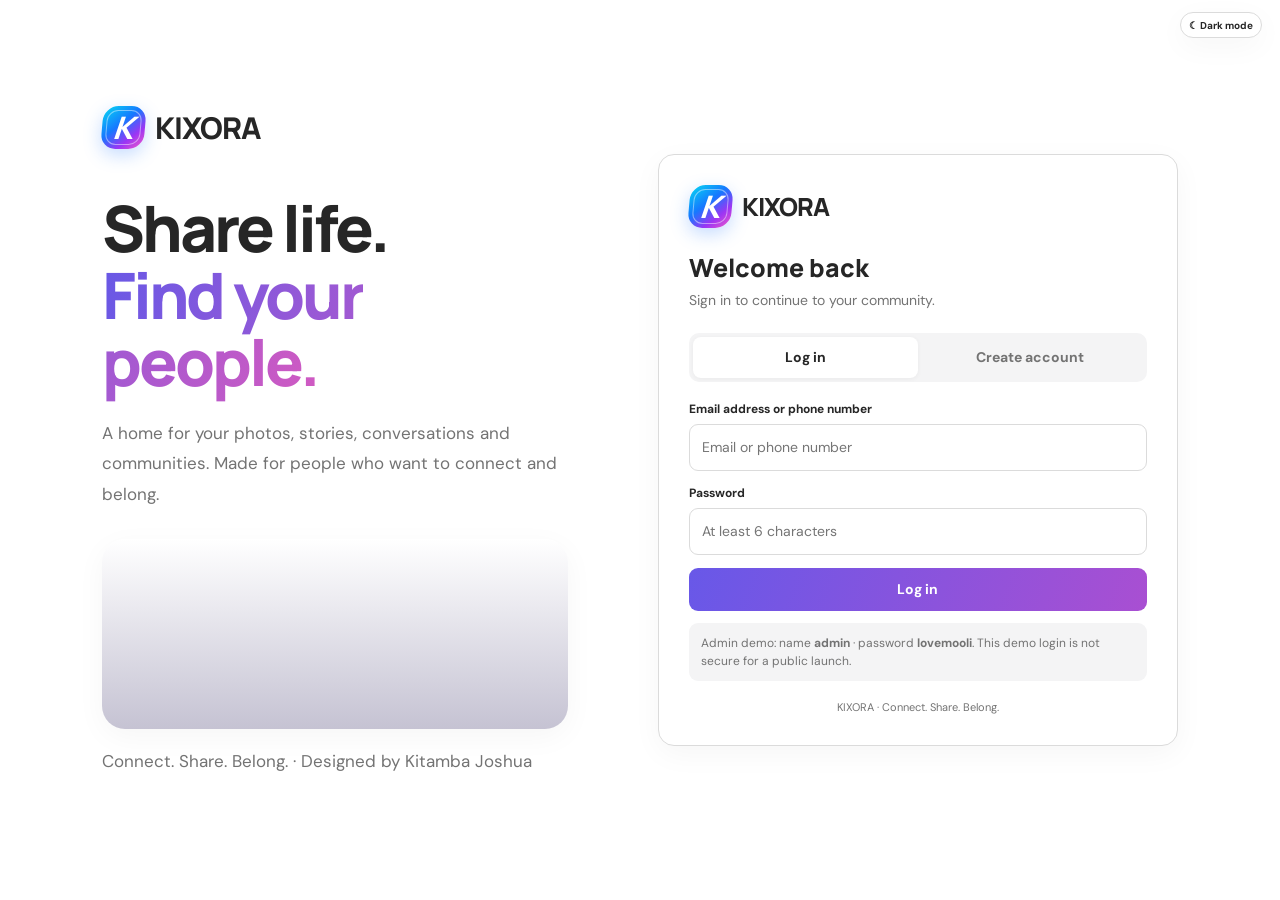
==== commit a78d61d5: "Add files via upload" ====
--- a/index.html
+++ b/index.html
@@ -13,25 +13,10 @@
 @media(max-width:1100px){.sidebar{width:220px}.main{margin-left:220px}.rightpanel{display:none}.wrap{padding:23px 24px}.auth{gap:35px;padding:55px 5vw}}
 @media(max-width:760px){.auth{display:block;padding:75px 16px 25px}.authhero{display:none}.authbox{max-width:440px;margin:0 auto;padding:23px 18px}.themebtn{top:9px;right:10px}.sidebar{width:70px;padding:18px 7px 12px}.sidebar .brand{padding:0 6px 25px;font-size:0}.sidebar .brand .logo{width:42px}.nav button{justify-content:center;padding:12px 3px}.nav .label{display:none}.nav .ico{font-size:24px}.sidebottom .userchip{justify-content:center;padding:12px 0}.sidebottom .userchip div,.sidebottom>.themebtn2{display:none}.main{margin-left:70px}.topbar{height:58px;padding:0 11px;gap:8px}.topbar .brand{display:flex;font-size:19px;gap:6px}.topbar .brand .logo{width:32px;height:32px;flex-basis:32px;border-radius:11px;font-size:19px}.search{width:auto;flex:1}.search input{font-size:12px}.topactions .newpost{display:none}.wrap{padding:17px 10px 35px}.pagehead h1{font-size:22px}.pagehead{align-items:start}.stories{gap:9px}.story{flex-basis:62px}.storyring{width:55px;height:55px}.postimage{max-height:430px}.postactions button{font-size:12px}.twocol{gap:8px}.personcard,.groupcard{padding:12px 8px}.chatlayout{grid-template-columns:88px 1fr}.chatperson{flex-direction:column;gap:3px;text-align:center;font-size:10px}.chatperson .avatar{width:32px;height:32px}.bottomnav{position:fixed;display:flex;left:70px;right:0;bottom:0;z-index:20;height:57px;background:var(--surface);border-top:1px solid var(--line);justify-content:space-around;align-items:center}.bottomnav button{display:grid;justify-items:center;gap:1px;background:transparent;border:0;color:var(--text);font-size:9px;padding:5px 2px}.bottomnav .ico{font-size:20px}.main{padding-bottom:57px}.profiletop h2{font-size:19px}.avatar.lg{width:75px;height:75px}}
 @media(max-width:430px){.sidebar{display:none}.main{margin-left:0}.bottomnav{left:0}.topbar .brand{font-size:0}.topbar .brand .logo{font-size:19px}.topactions{gap:4px}.wrap{padding-left:8px;padding-right:8px}.postactions button{font-size:11px}.pagehead .btn{padding:9px;font-size:12px}.chatlayout{grid-template-columns:70px 1fr}.chatperson{padding:7px 2px}.chatmsgs{padding:10px}.quoteimage{min-height:230px;padding:20px}}
-
-/* KIXORA visual refresh — inspired by the supplied product concept */
-:root{--bg:#f3f6fb;--surface:#fff;--text:#14213a;--muted:#687791;--line:#e1e8f2;--soft:#f0f5fc;--accent:#087df5;--accent2:#a83ff0;--shadow:0 14px 36px #163a6510}
-body.dark{--bg:#091326;--surface:#101e35;--text:#f3f7ff;--muted:#a8b8d2;--line:#263a59;--soft:#172945;--accent:#29c5f6;--accent2:#a855f7;--shadow:0 14px 36px #0003}
-body{background:var(--bg);font-family:'DM Sans',Arial,sans-serif}
-.logo{border-radius:14px;background:linear-gradient(140deg,#06e4f2 0%,#087df5 45%,#8738f5 76%,#f044bd 100%);box-shadow:0 7px 24px #087df544;font-style:italic;font-weight:900}
-.themebtn{top:15px;right:18px;padding:6px 10px;min-height:29px;font-size:11px;border-radius:10px;z-index:100}
-.auth{position:relative;isolation:isolate;min-height:100vh;grid-template-columns:minmax(340px,1.05fr) minmax(380px,500px);gap:clamp(28px,6vw,90px);padding:46px clamp(24px,7vw,110px);background:radial-gradient(ellipse at 10% 95%,#173a8d 0,transparent 36%),radial-gradient(ellipse at 60% 5%,#132d5d 0,transparent 40%),#061127;color:#f7faff}
-.auth:before{content:"";position:absolute;inset:0;z-index:-1;opacity:.25;background-image:linear-gradient(#8fb8ff0c 1px,transparent 1px),linear-gradient(90deg,#8fb8ff0c 1px,transparent 1px);background-size:36px 36px;mask-image:linear-gradient(90deg,#000,transparent 78%)}
-.authhero{max-width:580px;color:#f7faff}.authhero .brand{color:#fff;font-size:32px;letter-spacing:-1.3px;margin-bottom:26px}.authhero .logo{width:52px;height:52px;flex-basis:52px;font-size:36px;border-radius:17px}.auth-kicker{display:flex;align-items:center;gap:9px;color:#a7c7f7;font-size:10px;font-weight:800;letter-spacing:2px;margin:0 0 18px}.live-dot{width:7px;height:7px;border-radius:50%;background:#24e4c0;box-shadow:0 0 0 5px #24e4c01c}.authhero h1{font:800 clamp(48px,5.5vw,76px)/.98 Manrope;margin:0 0 20px;letter-spacing:-4px;color:#fff}.gradient-text{background:linear-gradient(105deg,#21dcf4 0%,#5b8cff 50%,#d35df2 100%);-webkit-background-clip:text;background-clip:text;color:transparent}.authhero .hero-copy{font-size:16px;line-height:1.7;color:#b9c9e2;max-width:470px;margin:0 0 22px}.feature-list{display:grid;grid-template-columns:1fr 1fr;gap:13px 18px;margin:22px 0 23px}.feature-line{display:flex;align-items:center;gap:11px;min-width:0}.feature-icon{display:grid;place-items:center;width:40px;height:40px;flex:0 0 40px;border:1px solid #ffffff22;border-radius:13px;font-size:20px;background:#ffffff09}.feature-icon.cyan{color:#21ddf4}.feature-icon.violet{color:#9a79ff}.feature-icon.teal{color:#3de0c2}.feature-icon.pink{color:#f47ce2}.feature-line b,.feature-line small{display:block}.feature-line b{font-size:12px;color:#f5f8ff}.feature-line small{font-size:10px;line-height:1.4;color:#9eafd0;margin-top:2px}.hero-photo{height:118px;border:1px solid #8bb5ff44;border-radius:18px;margin-top:20px;background:linear-gradient(90deg,#06112735,#06112705),url("https://images.unsplash.com/photo-1529156069898-49953e39b3ac?auto=format&fit=crop&w=1200&q=85") center 42%/cover;box-shadow:0 18px 55px #0003}.hero-foot{display:flex;justify-content:space-between;gap:12px;margin-top:14px;color:#8fa7cc;font-size:10px}.authbox{padding:30px;border:1px solid #e0e8f5;border-radius:24px;background:#fff;color:#14213a;box-shadow:0 25px 90px #0005}.authbox .brand{color:#14213a;font-size:24px;margin-bottom:25px!important}.authbox .brand .logo{width:39px;height:39px;flex-basis:39px;font-size:28px;border-radius:12px}.authbox h2{font-size:27px;letter-spacing:-.8px;color:#10203a}.authbox .sub{font-size:12px;color:#70809a}.authbox .tabs{background:#f0f4fa;border-radius:12px;padding:4px}.authbox .tabs button{border-radius:9px}.authbox .tabs button.active{background:linear-gradient(105deg,#0786f8,#4c66f6);color:#fff;box-shadow:0 5px 13px #087df533}.authbox .field label{color:#283b59}.authbox .field input{background:#fbfdff;border-color:#dbe5f3;border-radius:11px;padding:13px}.authbox .primary{background:linear-gradient(105deg,#078df8,#4965f6 58%,#bc43ec);box-shadow:0 7px 18px #347cf52b;border-radius:11px}.authbox .notice{background:#f4f7fc;color:#72809a}.authfoot{color:#8a98ad}
-.sidebar{background:linear-gradient(180deg,#08152d,#0b1b38);border-right:1px solid #1a3155;color:#eaf2ff;box-shadow:8px 0 30px #0b20400a}.sidebar .brand{color:#fff;padding-bottom:28px}.sidebar .nav button{color:#c2d0e7;border-radius:12px;padding:12px 13px}.sidebar .nav button:hover,.sidebar .nav button.active{background:linear-gradient(100deg,#087df52e,#9747f21c);color:#fff}.sidebar .nav button.active{box-shadow:inset 3px 0 #1ed8f2}.sidebar .nav button.active .ico{color:#35d8f3}.sidebar .nav .ico{font-size:22px}.sidebar .userchip{border-color:#233b60}.sidebar .userchip small{color:#8da5c8}.sidebar .themebtn2{background:#142849;color:#dce9ff;border-color:#29456d;border-radius:10px}.main{background:var(--bg)}.topbar{background:color-mix(in srgb,var(--surface) 93%,transparent);border-color:var(--line);box-shadow:0 3px 16px #17385d05}.search{border:1px solid var(--line);background:var(--soft);border-radius:12px}.topactions .iconbtn{width:38px;height:38px;border:1px solid var(--line);border-radius:12px;background:var(--surface)}.topactions .primary{background:linear-gradient(105deg,#078df8,#4e62f7 65%,#a947ed);border-radius:11px;box-shadow:0 6px 14px #2d7de522}.wrap{max-width:1120px;padding:27px 30px 60px}.contentcol{max-width:700px}.pagehead h1{font-size:28px;letter-spacing:-.8px}.pagehead p{color:var(--muted)}.card{border-color:var(--line);border-radius:18px;box-shadow:0 8px 25px #18395c07}.composer{padding:17px}.compose-prompt{border-color:var(--line);background:var(--soft);border-radius:13px}.compose-tools button{border-radius:10px}.compose-tools button:hover{background:var(--soft)}.storyring{background:linear-gradient(140deg,#18d9e9,#4774ff,#c44af1);padding:3px}.storyring.add{border:1px dashed #b7c8e0;border-radius:50%}.posthead{padding:16px 17px 10px}.postactions{padding:7px 12px}.postactions button{border-radius:10px}.postactions button:hover{background:var(--soft)}.postimage{max-height:620px}.personcard,.groupcard{padding:20px;border-radius:18px}.softbtn{background:linear-gradient(105deg,#e8f5ff,#f0eaff);color:#2457b9}.btn{border-radius:11px}.secondary{border-color:var(--line)}.profilecover{height:175px;background-image:linear-gradient(115deg,#081a42a8,#4b3c94a8),url("https://images.unsplash.com/photo-1529156069898-49953e39b3ac?auto=format&fit=crop&w=1200&q=85")}.profiletop .avatar.lg{box-shadow:0 4px 15px #0a234422}.chatlayout{border-radius:18px}.chatperson{border-radius:11px}.chatperson.active{background:linear-gradient(100deg,#e8f5ff,#f2edff);color:#225bc4}.bubble{border-radius:15px}.bubble.mine{background:linear-gradient(110deg,#d9f7ff,#e5e7ff);color:#19365e}.dark .bubble.mine{background:linear-gradient(110deg,#174d66,#33366b);color:#f3f7ff}.clipcard{border-radius:18px;box-shadow:0 12px 25px #10264a1a}.modal{border-radius:22px}.toast{border-radius:14px;background:#10213d}
-body.dark .auth{background:radial-gradient(ellipse at 10% 95%,#173a8d 0,transparent 36%),#061127}body.dark .authbox{background:#fff;color:#14213a}body.dark .authbox h2{color:#10203a}body.dark .authbox .brand{color:#14213a}body.dark .authbox .field label{color:#283b59}body.dark .authbox .field input{background:#fbfdff;color:#14213a}body.dark .authbox .notice{background:#f4f7fc;color:#72809a}
-@media(min-width:1450px){.wrap{max-width:1160px}.contentcol{max-width:700px}}
-@media(max-width:760px){.auth{padding:68px 16px 25px;background:#061127}.authhero{display:block;max-width:440px;margin:0 auto 24px}.authhero .brand{font-size:25px;margin-bottom:17px}.authhero .logo{width:40px;height:40px;flex-basis:40px;font-size:28px}.authhero h1{font-size:42px;letter-spacing:-2px;margin-bottom:10px}.authhero .hero-copy{font-size:13px;margin-bottom:13px}.feature-list{gap:10px;margin:14px 0}.feature-icon{width:34px;height:34px;flex-basis:34px}.feature-line b{font-size:11px}.feature-line small{font-size:9px}.hero-photo{height:80px;margin-top:12px}.hero-foot{font-size:9px}.authbox{max-width:440px;margin:0 auto;padding:23px 18px;border-radius:20px}.sidebar{background:#08152d}.wrap{padding:20px 12px 65px}.pagehead h1{font-size:24px}.card{border-radius:15px}.feature-list{grid-template-columns:1fr 1fr}}
-@media(max-width:430px){.authhero .brand{font-size:22px}.authhero h1{font-size:37px}.feature-list{grid-template-columns:1fr 1fr}.hero-foot{flex-direction:column;gap:3px}.authbox .brand{font-size:22px}.authbox h2{font-size:24px}}
 </style></head>
 <body>
 <button class="themebtn" id="themeBtn" type="button">☾ Dark mode</button>
-<section id="auth" class="auth"><div class="authhero"><div class="brand"><span class="logo">K</span><span>KIXORA</span></div><div class="auth-kicker"><span class="live-dot"></span> YOUR WORLD, ALL IN ONE PLACE</div><h1>Connect.<br><span class="gradient-text">Share.</span><br>Belong.</h1><p class="hero-copy">More than a social app — it's your world in one place. Share moments, talk privately, and find communities that feel like home.</p><div class="feature-list"><div class="feature-line"><span class="feature-icon cyan">☏</span><span><b>Chat &amp; Message</b><small>Private conversations and groups</small></span></div><div class="feature-line"><span class="feature-icon violet">▣</span><span><b>Share Moments</b><small>Photos, videos and Stories</small></span></div><div class="feature-line"><span class="feature-icon teal">♧</span><span><b>Join Communities</b><small>Your people, your interests</small></span></div><div class="feature-line"><span class="feature-icon pink">♧</span><span><b>Stay Updated</b><small>Notifications and more</small></span></div></div><div class="hero-photo"></div><div class="hero-foot"><span>✦ Made for connection</span><span>Designed by Kitamba Joshua</span></div></div><div class="authbox"><div class="brand" style="margin-bottom:22px"><span class="logo">K</span>KIXORA</div><h2 id="authTitle">Welcome back</h2><p id="authSub" class="sub">Sign in to continue to your community.</p><div class="tabs"><button id="loginTab" class="active">Log in</button><button id="signupTab">Create account</button></div><form id="authForm"><div id="nameWrap" class="field hidden"><label for="authName">Full name</label><input id="authName" autocomplete="name" placeholder="Your given name and surname"></div><div class="field"><label for="authIdentity">Email address or phone number</label><input id="authIdentity" required autocomplete="username" placeholder="Email or phone number"></div><div class="field"><label for="authPassword">Password</label><input id="authPassword" type="password" required minlength="6" autocomplete="current-password" placeholder="At least 6 characters"></div><div id="verifyWrap" class="field hidden"><label for="verifyCode">Verification code</label><input id="verifyCode" inputmode="numeric" placeholder="Enter demo code"><small id="verifyHint" class="muted tiny">A verification code will be shown for this prototype.</small></div><div id="authError" class="error"></div><button id="authSubmit" class="btn primary full">Log in</button></form><div id="authNote" class="notice">Admin demo: name <b>admin</b> · password <b>lovemooli</b>. This demo login is not secure for a public launch.</div><div class="authfoot">KIXORA · Connect. Share. Belong.</div></div></section>
+<section id="auth" class="auth"><div class="authhero"><div class="brand"><span class="logo">K</span>KIXORA</div><h1>Share life.<br><span class="gradient-text">Find your people.</span></h1><p>A home for your photos, stories, conversations and communities. Made for people who want to connect and belong.</p><div class="hero-photo"></div><p class="tiny">Connect. Share. Belong. · Designed by Kitamba Joshua</p></div><div class="authbox"><div class="brand" style="margin-bottom:22px"><span class="logo">K</span>KIXORA</div><h2 id="authTitle">Welcome back</h2><p id="authSub" class="sub">Sign in to continue to your community.</p><div class="tabs"><button id="loginTab" class="active">Log in</button><button id="signupTab">Create account</button></div><form id="authForm"><div id="nameWrap" class="field hidden"><label for="authName">Full name</label><input id="authName" autocomplete="name" placeholder="Your given name and surname"></div><div class="field"><label for="authIdentity">Email address or phone number</label><input id="authIdentity" required autocomplete="username" placeholder="Email or phone number"></div><div class="field"><label for="authPassword">Password</label><input id="authPassword" type="password" required minlength="6" autocomplete="current-password" placeholder="At least 6 characters"></div><div id="verifyWrap" class="field hidden"><label for="verifyCode">Verification code</label><input id="verifyCode" inputmode="numeric" placeholder="Enter demo code"><small id="verifyHint" class="muted tiny">A verification code will be shown for this prototype.</small></div><div id="authError" class="error"></div><button id="authSubmit" class="btn primary full">Log in</button></form><div id="authNote" class="notice">Admin demo: name <b>admin</b> · password <b>lovemooli</b>. This demo login is not secure for a public launch.</div><div class="authfoot">KIXORA · Connect. Share. Belong.</div></div></section>
 <section id="app" class="app hidden"><aside class="sidebar"><div class="brand"><span class="logo">K</span>KIXORA</div><nav class="nav" id="nav">
 <button data-page="home" class="active"><span class="ico">⌂</span><span class="label">Home Feed</span></button><button data-page="explore"><span class="ico">⌕</span><span class="label">Explore</span></button><button data-page="clips"><span class="ico">▷</span><span class="label">KIXORA Clips</span></button><button data-page="messages"><span class="ico">▤</span><span class="label">Messages</span></button><button data-page="friends"><span class="ico">♧</span><span class="label">Friends</span></button><button data-page="communities"><span class="ico">◎</span><span class="label">Communities</span></button><button data-page="notifications"><span class="ico">♧</span><span class="label">Notifications</span></button><button data-page="profile"><span class="ico">◉</span><span class="label">My Profile</span></button><button data-page="settings"><span class="ico">⚙</span><span class="label">Settings</span></button><button data-page="kai"><span class="ico">✦</span><span class="label">Ask K AI</span></button></nav><div class="sidebottom"><button class="btn secondary full themebtn2" id="themeSide">☾ Dark mode</button><div class="userchip"><span id="sideAvatar" class="avatar">KJ</span><div><b id="sideName">Member</b><small id="sideHandle">@member</small></div></div></div></aside><main class="main"><header class="topbar"><div class="brand"><span class="logo">K</span>KIXORA</div><label class="search"><span>⌕</span><input id="searchInput" placeholder="Search people or posts"></label><div class="topactions"><button class="iconbtn" data-page="notifications" title="Notifications">♡</button><button class="btn primary newpost" id="topPost">＋ Create</button><button class="iconbtn" data-page="profile" title="My profile">◉</button></div></header><div id="page" class="wrap"><div class="contentcol"></div></div></main><aside id="rightPanel" class="rightpanel"><div class="rightbox"><h3>Suggested for you</h3><div id="suggestions"></div><button class="btn secondary full" data-page="explore">See all people</button></div><div class="rightbox"><h3>Trending in KIXORA</h3><p class="muted">#AfricanStories</p><p class="muted">#CreatorCommunity</p><p class="muted">#GoodEnergy</p></div><div class="rightbox tiny muted">Designed by Kitamba Joshua</div></aside><nav class="bottomnav"><button data-page="home"><span class="ico">⌂</span>Home</button><button data-page="explore"><span class="ico">⌕</span>Explore</button><button data-action="compose"><span class="ico">＋</span>Create</button><button data-page="messages"><span class="ico">▤</span>Messages</button><button data-page="profile"><span class="ico">◉</span>Profile</button></nav></section>
 <div id="modalHost"></div><div id="toast" class="toast"></div>
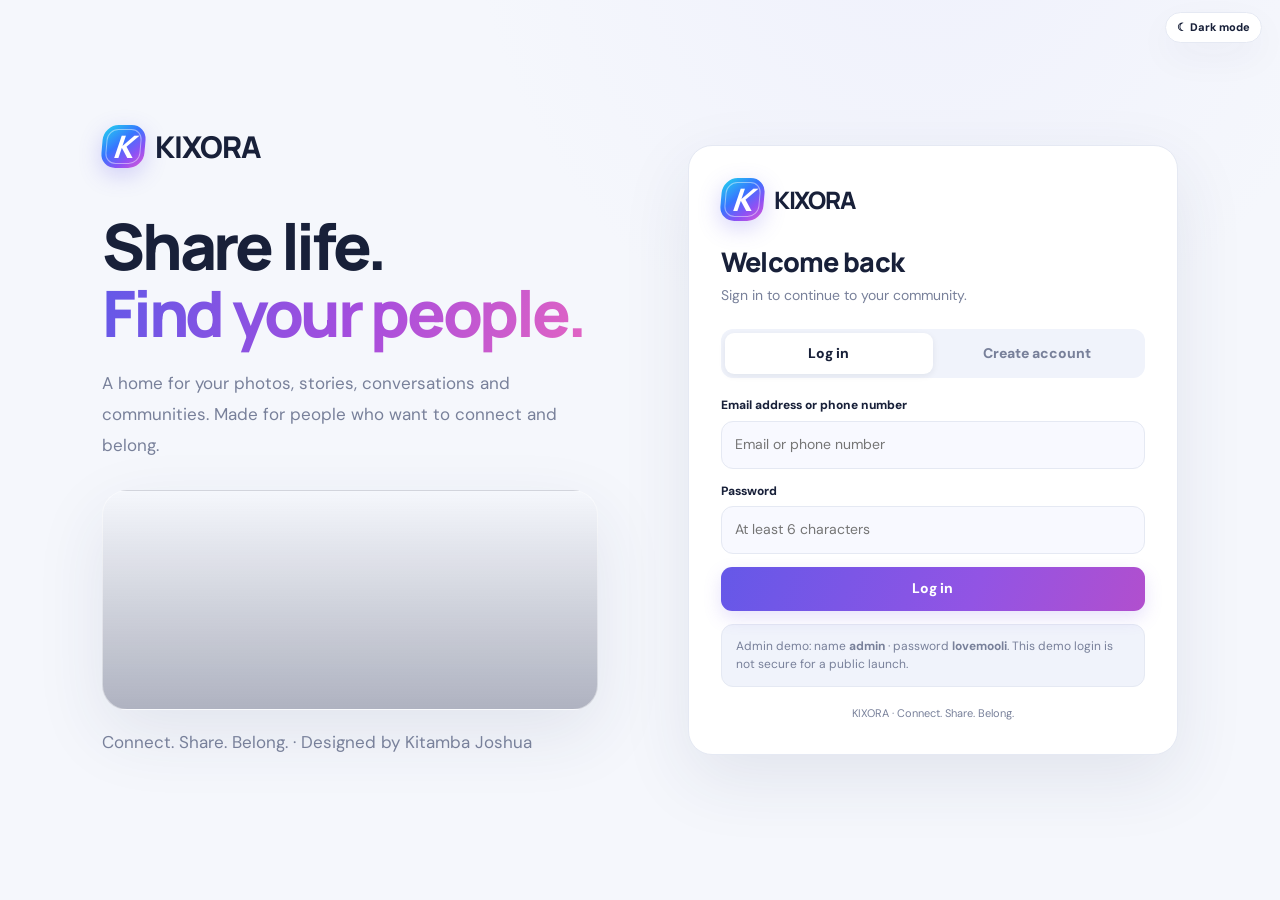
==== commit d6df028f: "Redesign KIXORA interface and responsive feed styling" ====
--- a/index.html
+++ b/index.html
@@ -2,17 +2,20 @@
 <html lang="en"><head><meta charset="utf-8"><meta name="viewport" content="width=device-width,initial-scale=1"><meta name="theme-color" content="#ffffff"><title>KIXORA — Connect. Share. Belong.</title>
 <link rel="preconnect" href="https://fonts.googleapis.com"><link rel="preconnect" href="https://fonts.gstatic.com" crossorigin><link href="https://fonts.googleapis.com/css2?family=DM+Sans:wght@400;500;600;700&family=Manrope:wght@500;600;700;800&display=swap" rel="stylesheet">
 <style>
-:root{color-scheme:light;--bg:#fafafa;--surface:#fff;--text:#262626;--muted:#737373;--line:#dbdbdb;--soft:#f4f4f5;--accent:#635bdb;--accent2:#9a4fd6;--link:#385898;--shadow:0 8px 30px #0000000a}
-body.dark{color-scheme:dark;--bg:#101114;--surface:#18191d;--text:#f5f5f5;--muted:#a4a4aa;--line:#34353a;--soft:#24252a;--accent:#b5adff;--accent2:#d28bf0;--link:#9fb7ff;--shadow:0 8px 30px #0003}
-*{box-sizing:border-box}body{margin:0;background:var(--bg);color:var(--text);font:14px/1.5 "DM Sans",Arial,sans-serif}button,input,textarea,select{font:inherit}button{cursor:pointer}button:focus-visible,input:focus-visible,textarea:focus-visible,select:focus-visible{outline:2px solid var(--accent);outline-offset:2px}button:disabled{opacity:.45;cursor:not-allowed}a{color:var(--link)}.hidden{display:none!important}.muted{color:var(--muted)}.tiny{font-size:12px}.brand{display:flex;align-items:center;gap:10px;font:800 25px/1 Manrope,Arial;letter-spacing:-1px;color:var(--text)}.logo{width:43px;height:43px;flex:0 0 43px;border-radius:15px;display:grid;place-items:center;background:linear-gradient(140deg,#05d9f2 0%,#1678ff 42%,#9c35f4 72%,#f25bc8 100%);color:white;font:italic 900 31px/1 Manrope,Arial;letter-spacing:-4px;padding-right:4px;box-shadow:0 6px 18px #287dff44;position:relative;transform:skew(-5deg)}.logo:after{content:"";position:absolute;inset:4px;border:1px solid #ffffff75;border-radius:11px}.themebtn{position:fixed;z-index:80;right:18px;top:12px;background:var(--surface);color:var(--text);border:1px solid var(--line);border-radius:999px;padding:4px 8px;font-size:10px;font-weight:700;box-shadow:var(--shadow);min-height:26px;white-space:nowrap}.themebtn:hover{transform:translateY(-1px)}body.app-active .themebtn{display:none}
-/* Sign in */
-.auth{min-height:100vh;display:grid;grid-template-columns:minmax(320px,1fr) minmax(380px,520px);align-items:center;gap:clamp(28px,7vw,110px);padding:65px clamp(24px,8vw,130px);background:var(--surface)}.authhero{max-width:570px}.authhero .brand{font-size:30px;margin-bottom:45px}.authhero h1{font:800 clamp(43px,5vw,68px)/1.05 Manrope;margin:0 0 22px;letter-spacing:-3px}.gradient-text{background:linear-gradient(110deg,#6758e6,#d15ac2);-webkit-background-clip:text;background-clip:text;color:transparent}.authhero p{font-size:17px;line-height:1.8;color:var(--muted);max-width:470px}.hero-photo{height:190px;border-radius:23px;margin-top:30px;background:linear-gradient(0deg,#2a205c45,#2a205c00),url("https://images.unsplash.com/photo-1529156069898-49953e39b3ac?auto=format&fit=crop&w=1200&q=85") center 42%/cover;box-shadow:var(--shadow)}.authbox{width:100%;padding:30px;border:1px solid var(--line);border-radius:16px;background:var(--surface);box-shadow:var(--shadow)}.authbox h2{font:800 25px Manrope;margin:0 0 5px}.authbox .sub{margin:0 0 22px;color:var(--muted)}.tabs{display:grid;grid-template-columns:1fr 1fr;background:var(--soft);border-radius:10px;padding:4px;margin:18px 0}.tabs button{border:0;background:transparent;color:var(--muted);padding:10px;border-radius:8px;font-weight:700}.tabs button.active{background:var(--surface);color:var(--text);box-shadow:0 1px 5px #0000000c}.field{display:grid;gap:6px;margin:13px 0}.field label{font-size:12px;font-weight:700}.field input,.field textarea,.field select{width:100%;border:1px solid var(--line);border-radius:9px;padding:12px;background:var(--surface);color:var(--text);min-height:43px}.field textarea{min-height:84px;resize:vertical}.btn{border:0;border-radius:9px;padding:11px 15px;font-weight:700;transition:filter .15s,transform .15s}.btn:hover{filter:brightness(1.04)}.primary{background:linear-gradient(110deg,#6858e8,#a94fd2);color:#fff}.secondary{background:var(--soft);color:var(--text);border:1px solid var(--line)}.softbtn{background:#efedff;color:#5546b9}.full{width:100%}.notice{padding:11px 12px;background:var(--soft);border-radius:9px;font-size:12px;color:var(--muted);margin:12px 0}.error{color:#d93662;font-size:12px;margin-top:8px}.authfoot{text-align:center;font-size:11px;color:var(--muted);margin-top:18px}
-/* App layout */
-.app{min-height:100vh}.sidebar{position:fixed;left:0;top:0;bottom:0;width:244px;padding:25px 13px 15px;background:var(--surface);border-right:1px solid var(--line);display:flex;flex-direction:column;z-index:10}.sidebar .brand{padding:0 10px 30px;font-size:24px}.nav{display:grid;gap:5px}.nav button{display:flex;align-items:center;gap:14px;text-align:left;padding:11px 12px;border:0;border-radius:9px;background:transparent;color:var(--text);font-weight:500;font-size:14px}.nav button:hover,.nav button.active{background:var(--soft);font-weight:700}.nav .ico{width:27px;text-align:center;font-size:23px;line-height:1.1}.nav button.active .ico{color:var(--accent)}.sidebottom{margin-top:auto}.userchip{display:flex;align-items:center;gap:10px;padding:12px 7px;border-top:1px solid var(--line);margin-top:12px;min-width:0}.userchip div{min-width:0}.userchip b,.userchip small{display:block;white-space:nowrap;overflow:hidden;text-overflow:ellipsis}.userchip small{font-size:11px;color:var(--muted)}.avatar{display:inline-grid;place-items:center;flex:0 0 auto;width:42px;height:42px;border-radius:50%;background:linear-gradient(135deg,#f5d0d9,#c5bcff);color:#50458c;font-weight:800;object-fit:cover;overflow:hidden}.avatar.sm{width:32px;height:32px}.avatar.lg{width:88px;height:88px;font-size:23px;border:4px solid var(--surface)}.avatar img{width:100%;height:100%;object-fit:cover}.main{margin-left:244px;min-height:100vh}.topbar{height:66px;position:sticky;top:0;z-index:8;display:flex;align-items:center;gap:14px;padding:0 26px;background:color-mix(in srgb,var(--surface) 94%,transparent);backdrop-filter:blur(16px);border-bottom:1px solid var(--line)}.topbar .brand{display:none}.search{display:flex;align-items:center;gap:8px;background:var(--soft);padding:0 12px;border-radius:9px;width:min(330px,45vw)}.search input{border:0;background:transparent;outline:0;color:var(--text);padding:10px 0;width:100%;min-width:0}.topactions{margin-left:auto;display:flex;align-items:center;gap:9px}.iconbtn{border:0;background:transparent;color:var(--text);font-size:23px;padding:5px}.wrap{max-width:1000px;margin:0 auto;padding:25px 30px 55px}.contentcol{max-width:660px;margin:0 auto}.pagehead{display:flex;align-items:center;justify-content:space-between;gap:12px;margin:0 0 18px}.pagehead h1{font:800 25px Manrope;margin:0}.pagehead p{font-size:13px;color:var(--muted);margin:4px 0 0}.card{background:var(--surface);border:1px solid var(--line);border-radius:12px;overflow:hidden;margin-bottom:16px}.stories{border:0;background:transparent;display:flex;gap:15px;overflow-x:auto;padding:7px 0 18px}.story{flex:0 0 70px;display:grid;justify-items:center;gap:7px;border:0;background:transparent;color:var(--text);font-size:11px;overflow:hidden}.storyring{width:62px;height:62px;padding:3px;border-radius:50%;background:linear-gradient(140deg,#ffb347,#e84992,#7959ee)}.storyring .avatar{width:100%;height:100%;border:3px solid var(--bg)}.storyring.add{display:grid;place-items:center;border:3px solid var(--surface);background:var(--soft);color:var(--accent);font-size:26px}.composer{padding:14px}.compose-row{display:flex;align-items:center;gap:10px}.compose-prompt{flex:1;text-align:left;border:1px solid var(--line);background:var(--soft);border-radius:999px;padding:11px 15px;color:var(--muted)}.compose-tools{display:flex;gap:8px;border-top:1px solid var(--line);margin-top:13px;padding-top:10px}.compose-tools button{flex:1;background:transparent;border:0;color:var(--muted);padding:7px 3px;font-weight:700;font-size:12px}.posthead{display:flex;align-items:center;gap:10px;padding:14px 15px 9px}.postwho{flex:1;min-width:0}.postwho b,.postwho small{display:block}.postwho b{font-size:13px}.postwho small{font-size:11px;color:var(--muted)}.dots{border:0;background:transparent;color:var(--text);font-size:19px}.posttext{padding:4px 15px 13px;white-space:pre-wrap;line-height:1.65}.postimage{display:block;width:100%;max-height:560px;object-fit:cover;background:var(--soft)}.quoteimage{min-height:300px;padding:34px;display:flex;align-items:center;justify-content:center;text-align:center;background-size:cover;background-position:center;color:white;font:800 clamp(23px,3vw,34px)/1.3 Manrope;text-shadow:0 2px 15px #0008}.postcounts{display:flex;justify-content:space-between;color:var(--muted);font-size:12px;padding:10px 15px;border-bottom:1px solid var(--line)}.postactions{display:flex;gap:5px;padding:5px 10px}.postactions button{flex:1;border:0;background:transparent;color:var(--text);padding:8px 2px;border-radius:8px;font-weight:600;font-size:13px}.postactions button:hover{background:var(--soft)}.postactions .liked{color:#e6426c}.commentlist{padding:0 15px 12px}.comment{font-size:12px;margin:8px 0;overflow-wrap:anywhere}.comment b{margin-right:7px}.commentform{display:flex;gap:7px;border-top:1px solid var(--line);padding:10px 15px}.commentform input{flex:1;min-width:0;border:0;background:transparent;color:var(--text);outline:0}.commentform button{border:0;background:transparent;color:var(--accent);font-weight:800}.twocol{display:grid;grid-template-columns:1fr 1fr;gap:13px}.personcard,.groupcard{padding:18px;text-align:center}.personcard .avatar{width:58px;height:58px}.personcard h3,.groupcard h3{font-size:14px;margin:9px 0 4px}.personcard p,.groupcard p{font-size:12px;color:var(--muted);min-height:35px}.rightpanel{position:fixed;left:calc(244px + min(660px, (100vw - 244px)*.64) + 22px);top:95px;width:235px;max-width:calc(100vw - 990px);display:none}.rightbox{padding:15px 0;border-bottom:1px solid var(--line)}.rightbox h3{font-size:13px;margin:0 0 12px}.suggest{display:flex;align-items:center;gap:8px;margin:12px 0}.suggest .avatar{width:34px;height:34px}.suggest .name{flex:1;min-width:0}.suggest .name b,.suggest .name small{display:block;white-space:nowrap;overflow:hidden;text-overflow:ellipsis}.suggest .name b{font-size:11px}.suggest .name small{font-size:10px;color:var(--muted)}.suggest button{border:0;background:transparent;color:var(--accent);font-size:11px;font-weight:800}.profilecover{height:140px;background:linear-gradient(120deg,#6358dcaa,#b45ec5aa),url("https://images.unsplash.com/photo-1529156069898-49953e39b3ac?auto=format&fit=crop&w=1200&q=85") center/cover}.profilebody{padding:0 18px 18px}.profiletop{display:flex;align-items:end;gap:13px;margin-top:-45px;flex-wrap:wrap}.profiletop .who{padding-bottom:5px}.profiletop h2{font:800 22px Manrope;margin:0}.profiletop p{margin:2px 0;color:var(--muted);font-size:12px}.profilebio{margin:13px 0}.statsrow{display:flex;gap:23px;flex-wrap:wrap;padding:13px 0;border-top:1px solid var(--line);margin-top:12px}.statsrow b{font-size:15px}.statsrow span{font-size:12px;color:var(--muted)}.profileactions{display:flex;gap:8px;margin:10px 0}.settingrow{display:flex;align-items:center;justify-content:space-between;gap:12px;padding:15px;border-bottom:1px solid var(--line)}.settingrow:last-child{border:0}.settingrow p{font-size:12px;color:var(--muted);margin:4px 0 0}.chatlayout{display:grid;grid-template-columns:175px 1fr;min-height:430px}.chatlist{border-right:1px solid var(--line);padding:8px}.chatperson{display:flex;align-items:center;gap:8px;width:100%;padding:9px 5px;border:0;background:transparent;color:var(--text);text-align:left;font-size:12px;border-radius:8px}.chatperson.active,.chatperson:hover{background:var(--soft)}.chatperson .avatar{width:32px;height:32px}.chatwindow{display:flex;flex-direction:column;min-width:0}.chatmsgs{display:flex;flex-direction:column;gap:9px;flex:1;padding:15px;min-height:320px}.bubble{max-width:82%;align-self:flex-start;background:var(--soft);padding:9px 12px;border-radius:14px;font-size:12px;white-space:pre-wrap;overflow-wrap:anywhere}.bubble.mine{align-self:flex-end;background:#d9fdd3;color:#202720}.dark .bubble.mine{background:#245c48;color:#effff6}.sendform{display:flex;gap:7px;border-top:1px solid var(--line);padding:10px}.sendform input{flex:1;min-width:0;border:1px solid var(--line);border-radius:999px;padding:10px;background:var(--soft);color:var(--text)}.clipcard{position:relative;min-height:300px;border-radius:12px;overflow:hidden;display:flex;align-items:end;padding:17px;color:#fff;background-size:cover;background-position:center}.clipcard h3{font:800 20px Manrope;margin:0}.clipcard p{margin:5px 0}.modalbg{position:fixed;inset:0;z-index:90;background:#0008;display:grid;place-items:center;padding:16px}.modal{width:min(510px,100%);max-height:90vh;overflow:auto;background:var(--surface);border:1px solid var(--line);border-radius:16px;padding:22px;box-shadow:0 25px 80px #0003}.modalhead{display:flex;align-items:center;justify-content:space-between;margin-bottom:15px}.modalhead h2{font:800 20px Manrope;margin:0}.close{border:0;background:var(--soft);color:var(--text);border-radius:50%;width:32px;height:32px;font-size:20px}.toast{position:fixed;bottom:22px;left:50%;transform:translate(-50%,20px);opacity:0;pointer-events:none;z-index:100;background:#25252b;color:white;padding:11px 16px;border-radius:10px;box-shadow:var(--shadow);transition:.2s}.toast.show{opacity:1;transform:translate(-50%,0)}.bottomnav{display:none}.empty{text-align:center;padding:30px;color:var(--muted)}
+
+:root{color-scheme:light;--bg:#f5f7fc;--surface:#fff;--surface2:#f8f9ff;--text:#182039;--muted:#78809a;--line:#e5e9f3;--soft:#f0f3fb;--accent:#6558e8;--accent2:#a14de0;--cyan:#13c8e8;--link:#4f5ed7;--shadow:0 14px 38px #27345d0b;--shadow2:0 24px 70px #28345d18}
+body.dark{color-scheme:dark;--bg:#080d1b;--surface:#10182a;--surface2:#141e33;--text:#f1f5ff;--muted:#99a7c2;--line:#26334d;--soft:#17223a;--accent:#9c92ff;--accent2:#d37ce9;--cyan:#27d9f2;--link:#a8b4ff;--shadow:0 14px 38px #0002;--shadow2:0 24px 70px #0005}
+*{box-sizing:border-box}html{scroll-behavior:smooth}body{margin:0;background:radial-gradient(ellipse at 72% -15%,#d8d8ff35,transparent 35%),var(--bg);color:var(--text);font:14px/1.55 "DM Sans",Inter,Arial,sans-serif;transition:background .2s,color .2s}body.dark{background:radial-gradient(ellipse at 72% -15%,#3b2c7d24,transparent 35%),var(--bg)}button,input,textarea,select{font:inherit}button{cursor:pointer;transition:background .16s,border-color .16s,transform .16s,filter .16s}button:focus-visible,input:focus-visible,textarea:focus-visible,select:focus-visible{outline:2px solid var(--cyan);outline-offset:3px}button:disabled{opacity:.45;cursor:not-allowed}a{color:var(--link)}.hidden{display:none!important}.muted{color:var(--muted)}.tiny{font-size:12px}.brand{display:flex;align-items:center;gap:10px;font:800 24px/1 "Manrope",Arial,sans-serif;letter-spacing:-1.1px;color:var(--text)}.logo{width:43px;height:43px;flex:0 0 43px;border-radius:15px;display:grid;place-items:center;background:linear-gradient(140deg,#21d7ed 0%,#3775ff 42%,#8e51f4 72%,#db59d5 100%);color:white;font:italic 900 31px/1 "Manrope",Arial;letter-spacing:-4px;padding-right:4px;box-shadow:0 7px 22px #6259ed40;position:relative;transform:skew(-5deg)}.logo:after{content:"";position:absolute;inset:4px;border:1px solid #ffffff75;border-radius:11px}.themebtn{position:fixed;z-index:80;right:18px;top:12px;background:var(--surface);color:var(--text);border:1px solid var(--line);border-radius:999px;padding:6px 11px;font-size:11px;font-weight:800;box-shadow:var(--shadow);min-height:30px;white-space:nowrap}.themebtn:hover{transform:translateY(-1px);border-color:var(--accent)}body.app-active .themebtn{display:none}
+/* Welcome */
+.auth{min-height:100vh;display:grid;grid-template-columns:minmax(320px,1fr) minmax(380px,490px);align-items:center;gap:clamp(28px,7vw,110px);padding:65px clamp(24px,8vw,130px);background:transparent}.authhero{max-width:590px}.authhero .brand{font-size:30px;margin-bottom:45px}.authhero h1{font:800 clamp(43px,5vw,68px)/1.04 "Manrope",Arial;margin:0 0 22px;letter-spacing:-3.3px}.gradient-text{background:linear-gradient(110deg,#6259e8,#a74ddd 55%,#e264c3);-webkit-background-clip:text;background-clip:text;color:transparent}.authhero p{font-size:17px;line-height:1.8;color:var(--muted);max-width:470px}.hero-photo{height:220px;border-radius:25px;margin-top:30px;background:linear-gradient(0deg,#161d3e50,#2a205c00),url("https://images.unsplash.com/photo-1529156069898-49953e39b3ac?auto=format&fit=crop&w=1200&q=85") center 42%/cover;box-shadow:var(--shadow2);border:1px solid #ffffff70}.authbox{width:100%;padding:32px;border:1px solid var(--line);border-radius:24px;background:var(--surface);box-shadow:var(--shadow2)}.authbox h2{font:800 27px "Manrope",Arial;margin:0 0 5px;letter-spacing:-.7px}.authbox .sub{margin:0 0 22px;color:var(--muted)}.tabs{display:grid;grid-template-columns:1fr 1fr;background:var(--soft);border-radius:12px;padding:4px;margin:18px 0}.tabs button{border:0;background:transparent;color:var(--muted);padding:10px;border-radius:9px;font-weight:800}.tabs button.active{background:var(--surface);color:var(--text);box-shadow:0 2px 7px #10182a12}.field{display:grid;gap:6px;margin:13px 0}.field label{font-size:12px;font-weight:800;color:var(--text)}.field input,.field textarea,.field select{width:100%;border:1px solid var(--line);border-radius:12px;padding:12px 13px;background:var(--surface2);color:var(--text);min-height:45px;transition:border-color .15s,box-shadow .15s}.field input:focus,.field textarea:focus,.field select:focus{border-color:var(--accent);box-shadow:0 0 0 3px #6558e815;outline:0}.field textarea{min-height:90px;resize:vertical}.btn{border:0;border-radius:11px;padding:11px 16px;font-weight:800;transition:filter .15s,transform .15s,box-shadow .15s}.btn:hover{filter:brightness(1.04);transform:translateY(-1px)}.primary{background:linear-gradient(110deg,#6558e8,#9254e4 60%,#b14fce);color:#fff;box-shadow:0 7px 18px #7359e52c}.secondary{background:var(--surface);color:var(--text);border:1px solid var(--line)}.secondary:hover{border-color:var(--accent)}.softbtn{background:#eeecff;color:#5546b9}.dark .softbtn{background:#28284c;color:#c9c2ff}.full{width:100%}.notice{padding:12px 14px;background:var(--soft);border:1px solid var(--line);border-radius:12px;font-size:12px;color:var(--muted);margin:13px 0}.error{color:#d93662;font-size:12px;margin-top:8px}.authfoot{text-align:center;font-size:11px;color:var(--muted);margin-top:18px}
+/* App frame */
+.app{min-height:100vh}.sidebar{position:fixed;left:0;top:0;bottom:0;width:250px;padding:25px 15px 15px;background:color-mix(in srgb,var(--surface) 96%,transparent);backdrop-filter:blur(18px);border-right:1px solid var(--line);display:flex;flex-direction:column;z-index:10}.sidebar .brand{padding:0 10px 31px;font-size:24px}.nav{display:grid;gap:5px}.nav button{display:flex;align-items:center;gap:14px;text-align:left;padding:12px 13px;border:1px solid transparent;border-radius:12px;background:transparent;color:var(--muted);font-weight:600;font-size:14px}.nav button:hover{background:var(--soft);color:var(--text)}.nav button.active{background:linear-gradient(100deg,#6b5ce714,#a74ddd0b);border-color:#7868e51a;color:var(--accent);font-weight:800}.nav .ico{width:27px;text-align:center;font-size:23px;line-height:1.1}.nav button.active .ico{color:var(--accent)}.sidebottom{margin-top:auto}.userchip{display:flex;align-items:center;gap:10px;padding:13px 7px;border-top:1px solid var(--line);margin-top:12px;min-width:0}.userchip div{min-width:0}.userchip b,.userchip small{display:block;white-space:nowrap;overflow:hidden;text-overflow:ellipsis}.userchip b{font-size:12px}.userchip small{font-size:11px;color:var(--muted)}.avatar{display:inline-grid;place-items:center;flex:0 0 auto;width:42px;height:42px;border-radius:50%;background:linear-gradient(135deg,#f5d0d9,#c5bcff);color:#50458c;font-weight:800;object-fit:cover;overflow:hidden;border:2px solid var(--surface)}.avatar.sm{width:34px;height:34px}.avatar.lg{width:88px;height:88px;font-size:23px;border:4px solid var(--surface)}.avatar img{width:100%;height:100%;object-fit:cover}.main{margin-left:250px;min-height:100vh}.topbar{height:72px;position:sticky;top:0;z-index:8;display:flex;align-items:center;gap:14px;padding:0 30px;background:color-mix(in srgb,var(--bg) 82%,transparent);backdrop-filter:blur(18px);border-bottom:1px solid color-mix(in srgb,var(--line) 80%,transparent)}.topbar .brand{display:none}.search{display:flex;align-items:center;gap:9px;background:var(--surface);border:1px solid var(--line);padding:0 13px;border-radius:13px;width:min(360px,45vw);box-shadow:var(--shadow)}.search:focus-within{border-color:var(--accent);box-shadow:0 0 0 3px #6558e810}.search input{border:0;background:transparent;outline:0;color:var(--text);padding:11px 0;width:100%;min-width:0}.topactions{margin-left:auto;display:flex;align-items:center;gap:9px}.iconbtn{border:1px solid var(--line);background:var(--surface);color:var(--text);font-size:20px;padding:7px 10px;border-radius:12px}.iconbtn:hover{border-color:var(--accent);background:var(--soft)}.wrap{max-width:1160px;margin:0 auto;padding:29px 34px 60px}.contentcol{max-width:690px;margin:0 auto}.pagehead{display:flex;align-items:center;justify-content:space-between;gap:12px;margin:0 0 20px}.pagehead h1{font:800 28px/1.2 "Manrope",Arial;margin:0;letter-spacing:-.8px}.pagehead p{font-size:13px;color:var(--muted);margin:6px 0 0}.card{background:var(--surface);border:1px solid var(--line);border-radius:18px;overflow:hidden;margin-bottom:17px;box-shadow:var(--shadow)}.stories{border:0;background:transparent;display:flex;gap:16px;overflow-x:auto;padding:5px 0 20px;scrollbar-width:thin}.story{flex:0 0 73px;display:grid;justify-items:center;gap:8px;border:0;background:transparent;color:var(--text);font-size:11px;overflow:hidden}.story:hover{transform:translateY(-2px)}.storyring{width:65px;height:65px;padding:3px;border-radius:50%;background:linear-gradient(140deg,#ffb347,#ed4d96,#7658f3)}.storyring .avatar{width:100%;height:100%;border:3px solid var(--surface)}.storyring.add{display:grid;place-items:center;border:3px solid var(--surface);background:var(--soft);color:var(--accent);font-size:26px;box-shadow:0 0 0 1px var(--line)}.composer{padding:16px}.compose-row{display:flex;align-items:center;gap:12px}.compose-prompt{flex:1;text-align:left;border:1px solid var(--line);background:var(--soft);border-radius:999px;padding:12px 17px;color:var(--muted)}.compose-prompt:hover{border-color:var(--accent);background:var(--surface)}.compose-tools{display:flex;gap:8px;border-top:1px solid var(--line);margin-top:14px;padding-top:11px}.compose-tools button{flex:1;background:transparent;border:0;color:var(--muted);padding:8px 3px;border-radius:10px;font-weight:800;font-size:12px}.compose-tools button:hover{background:var(--soft);color:var(--accent)}.posthead{display:flex;align-items:center;gap:11px;padding:16px 17px 10px}.postwho{flex:1;min-width:0}.postwho b,.postwho small{display:block}.postwho b{font-size:13px}.postwho small{font-size:11px;color:var(--muted)}.dots{border:0;background:transparent;color:var(--muted);font-size:20px;border-radius:8px;padding:4px 8px}.dots:hover{background:var(--soft);color:var(--text)}.posttext{padding:4px 17px 15px;white-space:pre-wrap;line-height:1.7;font-size:14px}.postimage{display:block;width:100%;max-height:590px;object-fit:cover;background:var(--soft)}.quoteimage{min-height:310px;padding:35px;display:flex;align-items:center;justify-content:center;text-align:center;background-size:cover;background-position:center;color:white;font:800 clamp(23px,3vw,35px)/1.3 "Manrope",Arial;text-shadow:0 2px 15px #0008}.postcounts{display:flex;justify-content:space-between;color:var(--muted);font-size:12px;padding:11px 17px;border-bottom:1px solid var(--line)}.postactions{display:flex;gap:5px;padding:6px 11px}.postactions button{flex:1;border:0;background:transparent;color:var(--muted);padding:10px 2px;border-radius:10px;font-weight:800;font-size:13px}.postactions button:hover{background:var(--soft);color:var(--accent)}.postactions .liked{color:#e6426c}.commentlist{padding:0 17px 13px}.comment{font-size:12px;margin:8px 0;overflow-wrap:anywhere}.comment b{margin-right:7px}.commentform{display:flex;gap:8px;border-top:1px solid var(--line);padding:11px 17px}.commentform input{flex:1;min-width:0;border:1px solid transparent;border-radius:999px;background:var(--soft);color:var(--text);outline:0;padding:9px 13px}.commentform input:focus{border-color:var(--accent)}.commentform button{border:0;background:transparent;color:var(--accent);font-weight:800;padding:0 7px}.twocol{display:grid;grid-template-columns:1fr 1fr;gap:14px}.personcard,.groupcard{padding:20px;text-align:center}.personcard .avatar{width:60px;height:60px}.personcard h3,.groupcard h3{font-size:14px;margin:10px 0 4px}.personcard p,.groupcard p{font-size:12px;color:var(--muted);min-height:35px}.rightpanel{position:fixed;left:calc(250px + min(690px, (100vw - 250px)*.64) + 25px);top:104px;width:240px;max-width:calc(100vw - 1010px);display:none}.rightbox{padding:15px 0;border-bottom:1px solid var(--line)}.rightbox h3{font-size:13px;margin:0 0 12px}.suggest{display:flex;align-items:center;gap:8px;margin:13px 0}.suggest .avatar{width:35px;height:35px}.suggest .name{flex:1;min-width:0}.suggest .name b,.suggest .name small{display:block;white-space:nowrap;overflow:hidden;text-overflow:ellipsis}.suggest .name b{font-size:11px}.suggest .name small{font-size:10px;color:var(--muted)}.suggest button{border:0;background:transparent;color:var(--accent);font-size:11px;font-weight:800}.profilecover{height:155px;background:linear-gradient(120deg,#6358dcaa,#b45ec5aa),url("https://images.unsplash.com/photo-1529156069898-49953e39b3ac?auto=format&fit=crop&w=1200&q=85") center/cover}.profilebody{padding:0 20px 20px}.profiletop{display:flex;align-items:end;gap:13px;margin-top:-45px;flex-wrap:wrap}.profiletop .who{padding-bottom:5px}.profiletop h2{font:800 23px "Manrope",Arial;margin:0}.profiletop p{margin:3px 0;color:var(--muted);font-size:12px}.profilebio{margin:14px 0}.statsrow{display:flex;gap:25px;flex-wrap:wrap;padding:14px 0;border-top:1px solid var(--line);margin-top:12px}.statsrow b{font-size:16px}.statsrow span{font-size:12px;color:var(--muted)}.profileactions{display:flex;gap:8px;margin:10px 0}.settingrow{display:flex;align-items:center;justify-content:space-between;gap:12px;padding:16px 18px;border-bottom:1px solid var(--line)}.settingrow:last-child{border:0}.settingrow p{font-size:12px;color:var(--muted);margin:4px 0 0}.chatlayout{display:grid;grid-template-columns:185px 1fr;min-height:440px}.chatlist{border-right:1px solid var(--line);padding:9px}.chatperson{display:flex;align-items:center;gap:8px;width:100%;padding:10px 7px;border:0;background:transparent;color:var(--text);text-align:left;font-size:12px;border-radius:10px}.chatperson.active,.chatperson:hover{background:var(--soft)}.chatwindow{display:flex;flex-direction:column;min-width:0}.chatmsgs{display:flex;flex-direction:column;gap:10px;flex:1;padding:16px;min-height:320px}.bubble{max-width:82%;align-self:flex-start;background:var(--soft);padding:10px 13px;border-radius:15px;font-size:12px;white-space:pre-wrap;overflow-wrap:anywhere}.bubble.mine{align-self:flex-end;background:#d9fdd3;color:#202720}.dark .bubble.mine{background:#245c48;color:#effff6}.sendform{display:flex;gap:8px;border-top:1px solid var(--line);padding:11px}.sendform input{flex:1;min-width:0;border:1px solid var(--line);border-radius:999px;padding:11px 14px;background:var(--soft);color:var(--text)}.clipcard{position:relative;min-height:310px;border-radius:17px;overflow:hidden;display:flex;align-items:end;padding:18px;color:#fff;background-size:cover;background-position:center;box-shadow:var(--shadow)}.clipcard:before{content:"";position:absolute;inset:0;background:linear-gradient(0deg,#090b19dd,transparent 80%);pointer-events:none}.clipcard>div{position:relative;z-index:1}.clipcard h3{font:800 20px "Manrope",Arial;margin:0}.clipcard p{margin:5px 0 12px}.modalbg{position:fixed;inset:0;z-index:90;background:#05091a9c;backdrop-filter:blur(7px);display:grid;place-items:center;padding:16px}.modal{width:min(510px,100%);max-height:90vh;overflow:auto;background:var(--surface);border:1px solid var(--line);border-radius:22px;padding:24px;box-shadow:0 25px 80px #0004}.modalhead{display:flex;align-items:center;justify-content:space-between;margin-bottom:15px}.modalhead h2{font:800 21px "Manrope",Arial;margin:0}.close{border:0;background:var(--soft);color:var(--text);border-radius:50%;width:34px;height:34px;font-size:20px}.close:hover{background:var(--line)}.toast{position:fixed;bottom:22px;left:50%;transform:translate(-50%,20px);opacity:0;pointer-events:none;z-index:100;background:#202640;color:white;padding:12px 17px;border-radius:12px;box-shadow:var(--shadow2);transition:.2s}.toast.show{opacity:1;transform:translate(-50%,0)}.bottomnav{display:none}.empty{text-align:center;padding:34px 22px;color:var(--muted)}
 @media(min-width:1450px){.rightpanel{display:block}.wrap{margin-left:0;margin-right:0}.contentcol{margin-left:0}}
-@media(max-width:1100px){.sidebar{width:220px}.main{margin-left:220px}.rightpanel{display:none}.wrap{padding:23px 24px}.auth{gap:35px;padding:55px 5vw}}
-@media(max-width:760px){.auth{display:block;padding:75px 16px 25px}.authhero{display:none}.authbox{max-width:440px;margin:0 auto;padding:23px 18px}.themebtn{top:9px;right:10px}.sidebar{width:70px;padding:18px 7px 12px}.sidebar .brand{padding:0 6px 25px;font-size:0}.sidebar .brand .logo{width:42px}.nav button{justify-content:center;padding:12px 3px}.nav .label{display:none}.nav .ico{font-size:24px}.sidebottom .userchip{justify-content:center;padding:12px 0}.sidebottom .userchip div,.sidebottom>.themebtn2{display:none}.main{margin-left:70px}.topbar{height:58px;padding:0 11px;gap:8px}.topbar .brand{display:flex;font-size:19px;gap:6px}.topbar .brand .logo{width:32px;height:32px;flex-basis:32px;border-radius:11px;font-size:19px}.search{width:auto;flex:1}.search input{font-size:12px}.topactions .newpost{display:none}.wrap{padding:17px 10px 35px}.pagehead h1{font-size:22px}.pagehead{align-items:start}.stories{gap:9px}.story{flex-basis:62px}.storyring{width:55px;height:55px}.postimage{max-height:430px}.postactions button{font-size:12px}.twocol{gap:8px}.personcard,.groupcard{padding:12px 8px}.chatlayout{grid-template-columns:88px 1fr}.chatperson{flex-direction:column;gap:3px;text-align:center;font-size:10px}.chatperson .avatar{width:32px;height:32px}.bottomnav{position:fixed;display:flex;left:70px;right:0;bottom:0;z-index:20;height:57px;background:var(--surface);border-top:1px solid var(--line);justify-content:space-around;align-items:center}.bottomnav button{display:grid;justify-items:center;gap:1px;background:transparent;border:0;color:var(--text);font-size:9px;padding:5px 2px}.bottomnav .ico{font-size:20px}.main{padding-bottom:57px}.profiletop h2{font-size:19px}.avatar.lg{width:75px;height:75px}}
-@media(max-width:430px){.sidebar{display:none}.main{margin-left:0}.bottomnav{left:0}.topbar .brand{font-size:0}.topbar .brand .logo{font-size:19px}.topactions{gap:4px}.wrap{padding-left:8px;padding-right:8px}.postactions button{font-size:11px}.pagehead .btn{padding:9px;font-size:12px}.chatlayout{grid-template-columns:70px 1fr}.chatperson{padding:7px 2px}.chatmsgs{padding:10px}.quoteimage{min-height:230px;padding:20px}}
+@media(max-width:1100px){.sidebar{width:220px}.main{margin-left:220px}.rightpanel{display:none}.wrap{padding:24px 23px}.auth{gap:35px;padding:55px 5vw}}
+@media(max-width:760px){.auth{display:block;padding:75px 16px 25px}.authhero{display:none}.authbox{max-width:440px;margin:0 auto;padding:25px 19px}.themebtn{top:9px;right:10px}.sidebar{width:72px;padding:18px 7px 12px}.sidebar .brand{padding:0 6px 25px;font-size:0}.sidebar .brand .logo{width:42px}.nav button{justify-content:center;padding:12px 3px}.nav .label{display:none}.nav .ico{font-size:24px}.sidebottom .userchip{justify-content:center;padding:12px 0}.sidebottom .userchip div,.sidebottom>.themebtn2{display:none}.main{margin-left:72px}.topbar{height:60px;padding:0 12px;gap:8px}.topbar .brand{display:flex;font-size:19px;gap:6px}.topbar .brand .logo{width:32px;height:32px;flex-basis:32px;border-radius:11px;font-size:19px}.search{width:auto;flex:1}.search input{font-size:12px}.topactions .newpost{display:none}.wrap{padding:18px 11px 35px}.pagehead h1{font-size:23px}.pagehead{align-items:start}.stories{gap:10px}.story{flex-basis:62px}.storyring{width:55px;height:55px}.postimage{max-height:430px}.postactions button{font-size:12px}.twocol{gap:9px}.personcard,.groupcard{padding:13px 8px}.chatlayout{grid-template-columns:90px 1fr}.chatperson{flex-direction:column;gap:3px;text-align:center;font-size:10px}.chatperson .avatar{width:32px;height:32px}.bottomnav{position:fixed;display:flex;left:72px;right:0;bottom:0;z-index:20;height:60px;background:color-mix(in srgb,var(--surface) 96%,transparent);backdrop-filter:blur(16px);border-top:1px solid var(--line);justify-content:space-around;align-items:center}.bottomnav button{display:grid;justify-items:center;gap:1px;background:transparent;border:0;color:var(--muted);font-size:9px;padding:5px 2px}.bottomnav button:active{color:var(--accent)}.bottomnav .ico{font-size:20px}.main{padding-bottom:60px}.profiletop h2{font-size:19px}.avatar.lg{width:75px;height:75px}}
+@media(max-width:430px){.sidebar{display:none}.main{margin-left:0}.bottomnav{left:0}.topbar .brand{font-size:0}.topbar .brand .logo{font-size:19px}.topactions{gap:4px}.wrap{padding-left:8px;padding-right:8px}.postactions button{font-size:11px}.pagehead .btn{padding:9px;font-size:12px}.chatlayout{grid-template-columns:70px 1fr}.chatperson{padding:7px 2px}.chatmsgs{padding:10px}.quoteimage{min-height:230px;padding:20px}.modal{padding:19px}}
+@media(prefers-reduced-motion:reduce){*,*:before,*:after{scroll-behavior:auto!important;transition:none!important;animation:none!important}}
+
 </style></head>
 <body>
 <button class="themebtn" id="themeBtn" type="button">☾ Dark mode</button>
